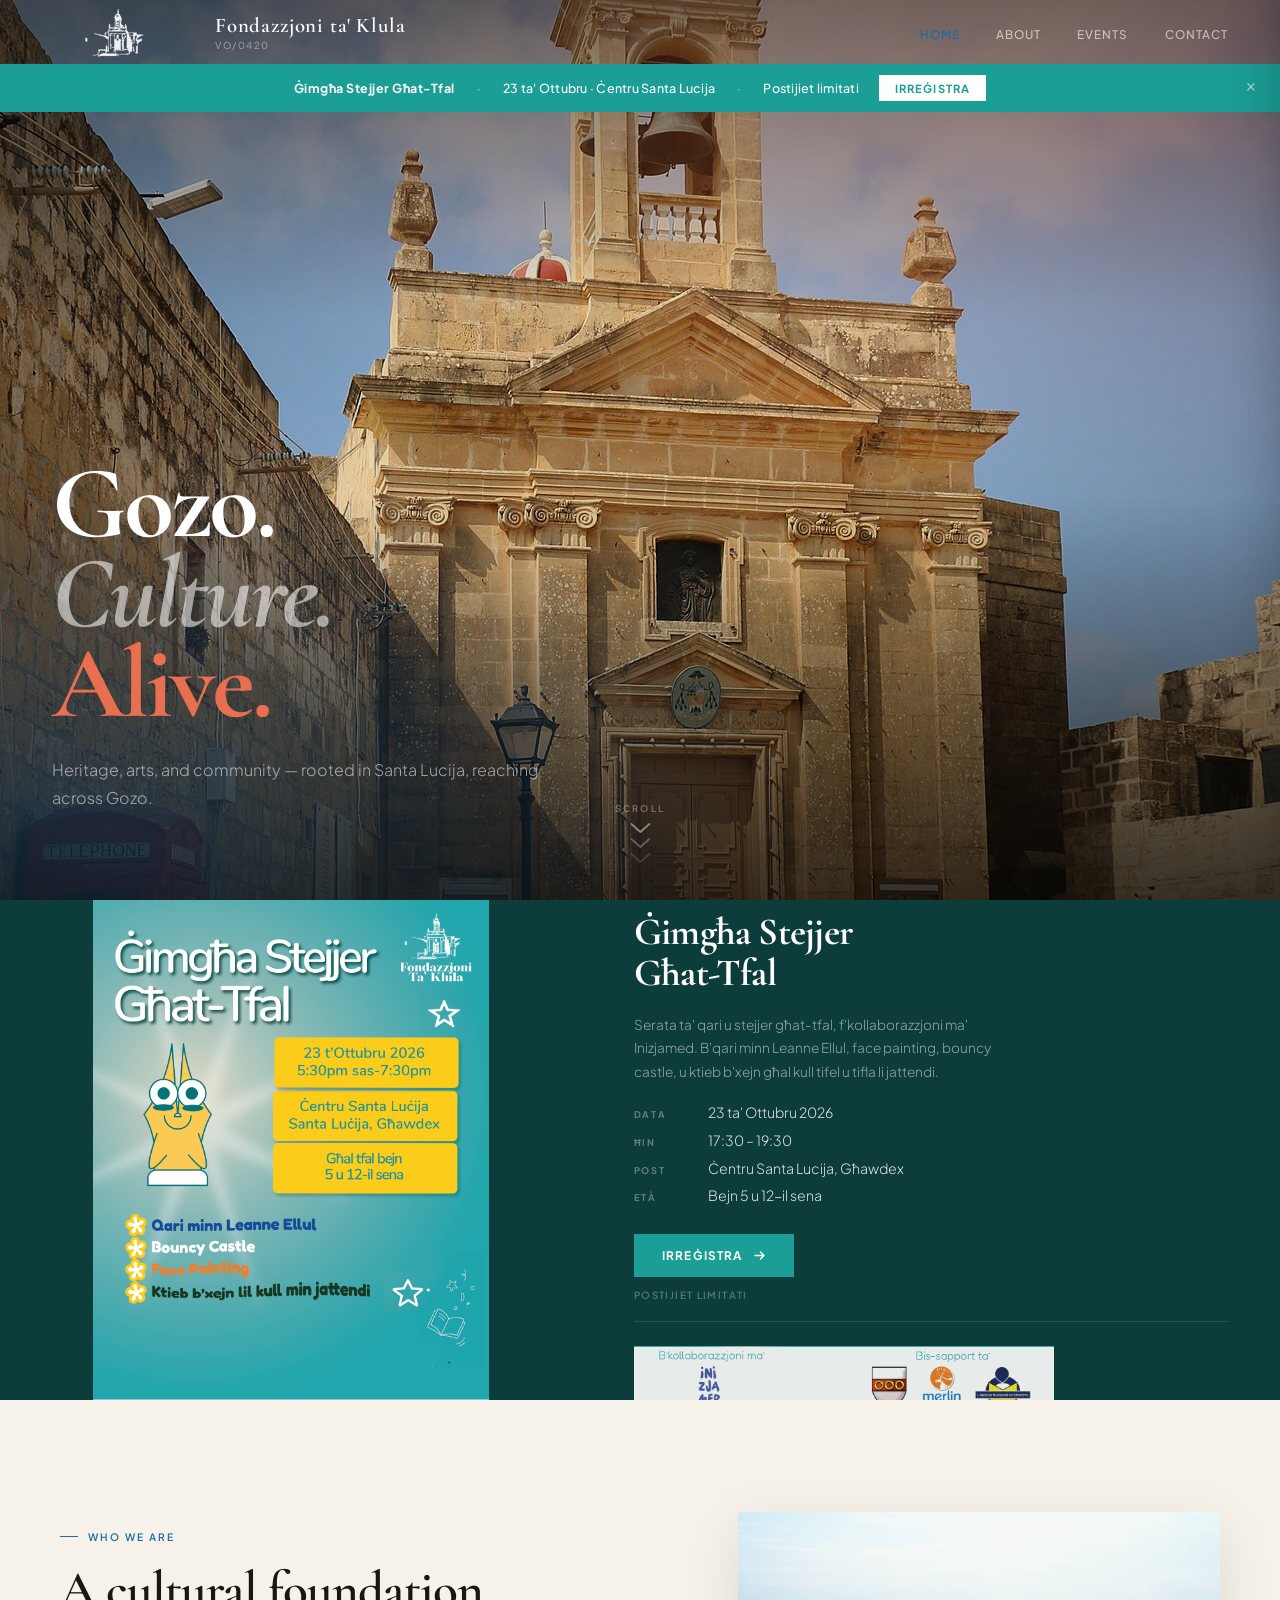
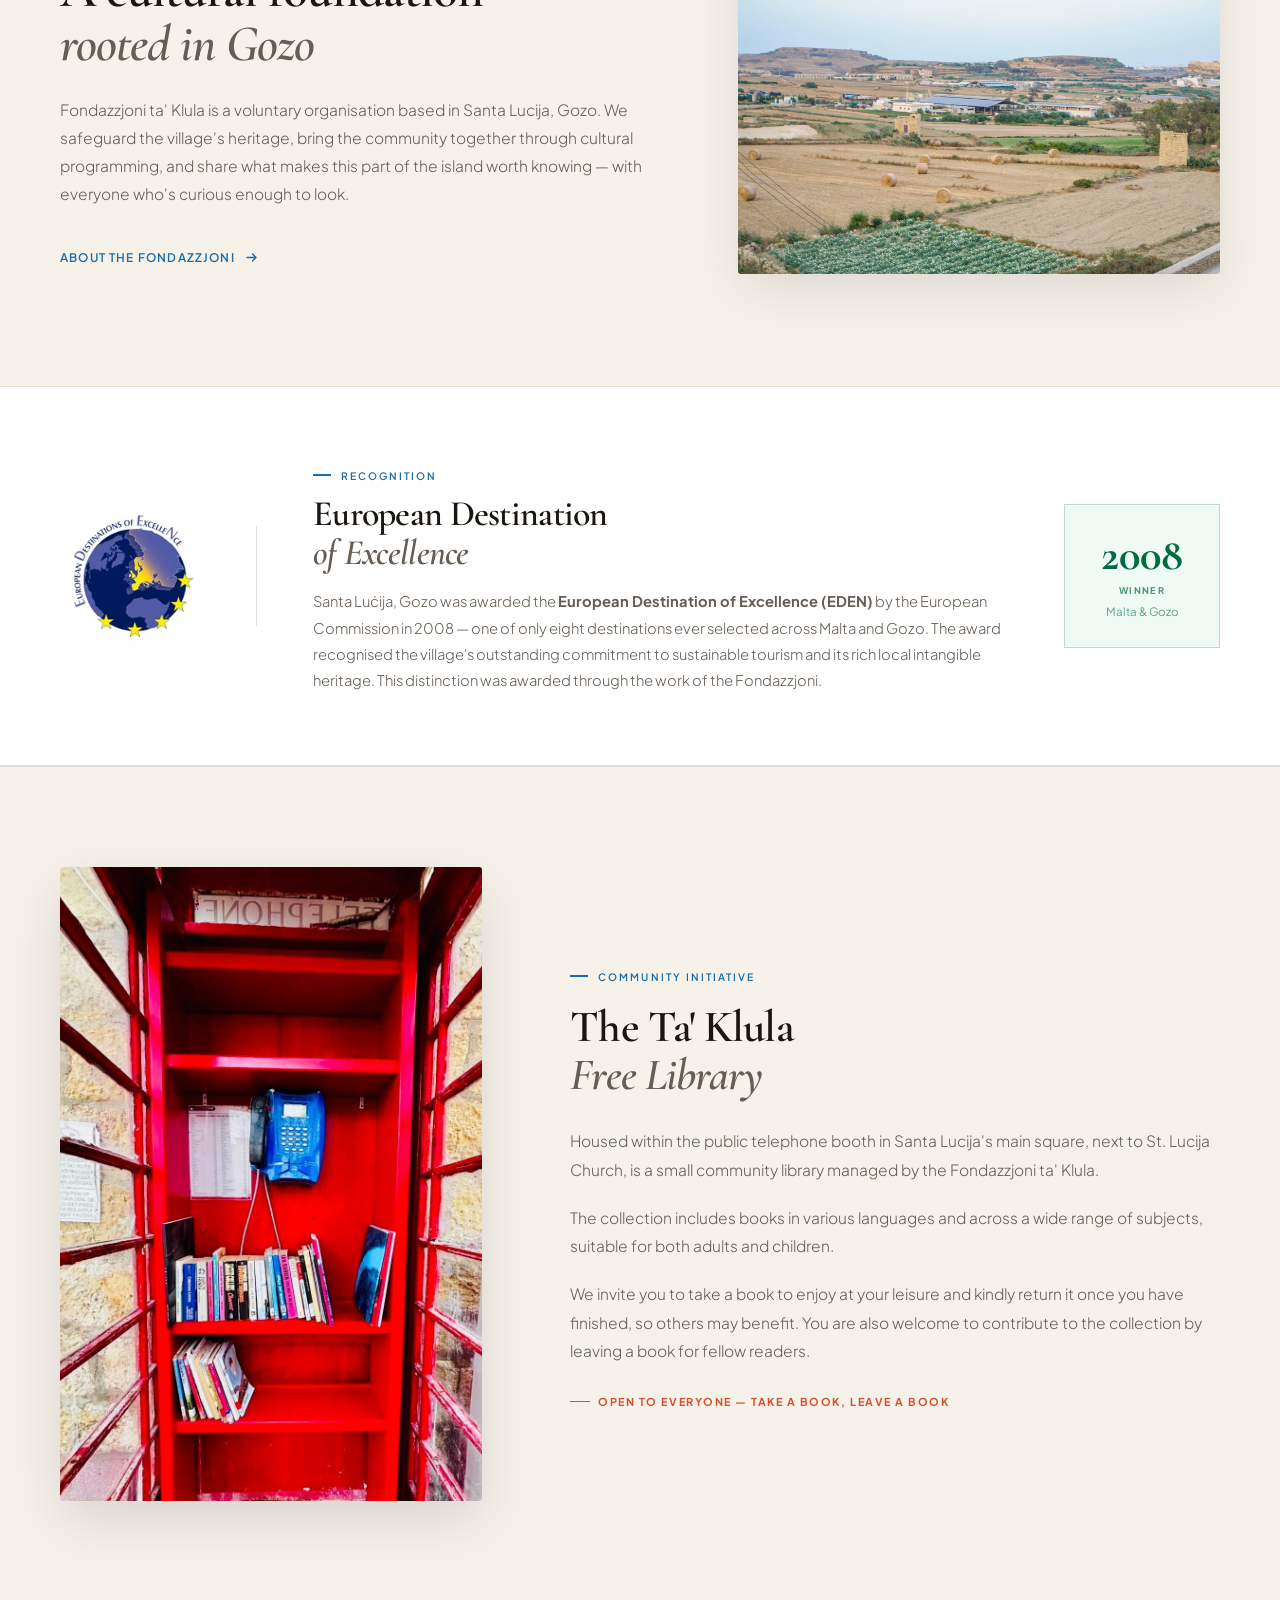
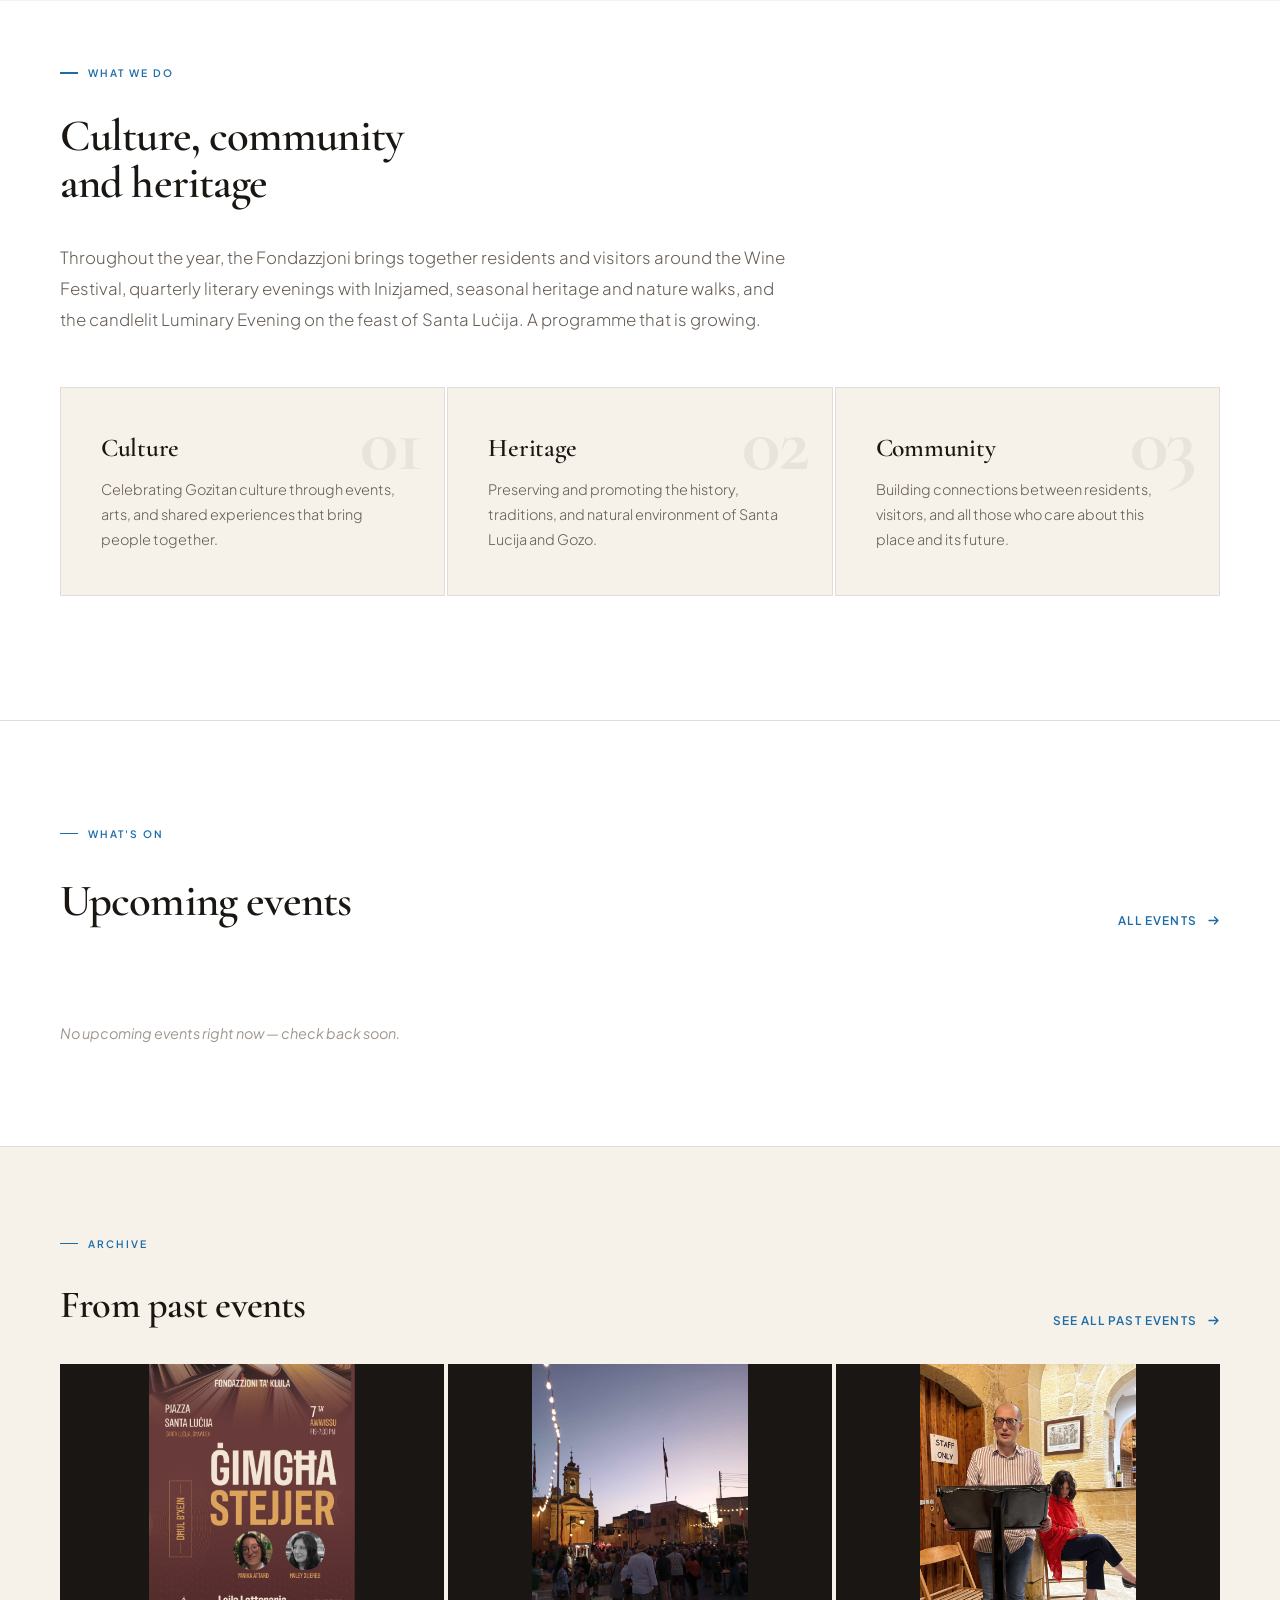
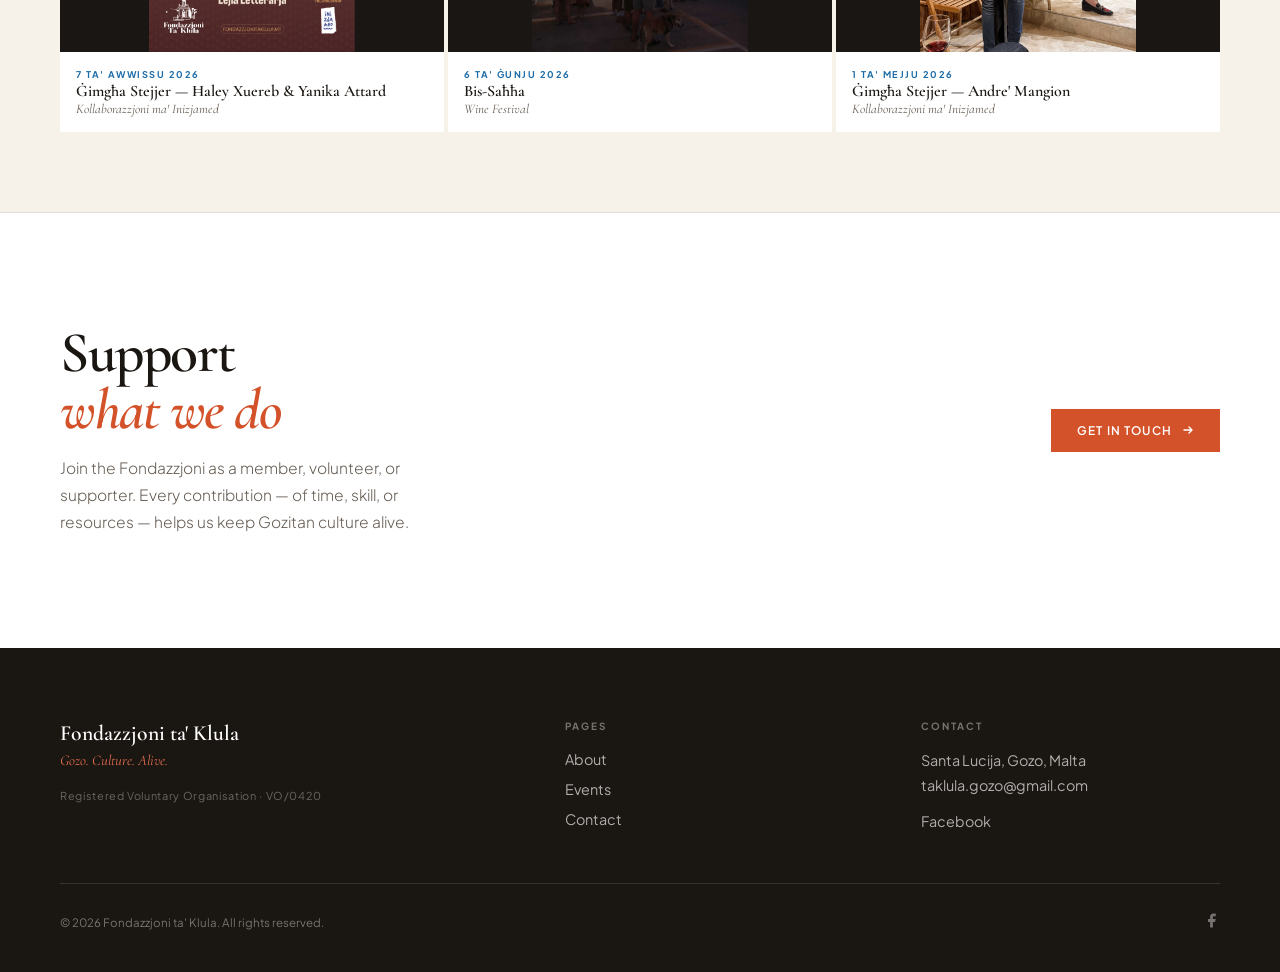
==== index.html @ 3f729a9d "Add files via upload" ====
<!DOCTYPE html>
<html lang="en">
<head>
  <meta charset="UTF-8" />
  <meta name="viewport" content="width=device-width, initial-scale=1.0" />
  <title>Fondazzjoni ta' Klula — Gozo. Culture. Alive.</title>
  <meta name="description" content="A heritage and cultural foundation celebrating Gozo — rooted in Santa Lucija, open to everyone." />
  <link rel="icon" type="image/png" sizes="32x32" href="favicon-32.png">
  <link rel="icon" type="image/png" sizes="16x16" href="favicon-16.png">
  <link rel="apple-touch-icon" sizes="180x180" href="favicon-180.png">
  <link rel="preconnect" href="https://fonts.googleapis.com" />
  <link rel="preconnect" href="https://fonts.gstatic.com" crossorigin />
  <link href="https://fonts.googleapis.com/css2?family=Cormorant+Garamond:ital,wght@0,400;0,600;0,700;1,400;1,600&family=Plus+Jakarta+Sans:wght@300;400;500;600&display=swap" rel="stylesheet" />
  <style>
    /* TOKENS */
    :root {
      --warm:        #D4522A;
      --warm-soft:   #E87050;
      --warm-bg:     #FDF2EE;
      --cool:        #1B6CA8;
      --cool-soft:   #3D8EC4;
      --cool-bg:     #EBF3FA;
      --cream:       #F6F1E9;
      --sand:        #EAE5DC;
      --white:       #FFFFFF;
      --text:        #1A1612;
      --mid:         #665D54;
      --light:       #A09890;
      --border:      #E2DDD6;
      --fd: 'Cormorant Garamond', Georgia, serif;
      --fb: 'Plus Jakarta Sans', system-ui, sans-serif;
      --ease: cubic-bezier(0.4, 0, 0.2, 1);
    }
    *, *::before, *::after { box-sizing: border-box; margin: 0; padding: 0; }
    html { scroll-behavior: smooth; }
    body { font-family: var(--fb); background: var(--white); color: var(--text); -webkit-font-smoothing: antialiased; overflow-x: hidden; }
    a { color: inherit; text-decoration: none; }
    img { display: block; max-width: 100%; }

    /* NAV */
    .nav {
      position: fixed; top: 0; left: 0; right: 0; z-index: 200;
      height: 64px; display: flex; align-items: center;
      justify-content: space-between; padding: 0 52px;
      transition: background 0.5s, border-color 0.5s;
    }
    .nav.light {
      background: rgba(246, 241, 233, 0.94);
      backdrop-filter: blur(18px);
      border-bottom: 1px solid var(--border);
    }
    .nav-brand-link { display: flex; align-items: center; gap: 14px; }
    .nav-logo-img {
      height: 52px; width: auto; opacity: 0.92;
      filter: brightness(0) invert(1);
      transition: filter 0.4s, opacity 0.4s;
    }
    .nav.light .nav-logo-img { filter: none; opacity: 1; }
    .nav-brand-text { display: flex; flex-direction: column; line-height: 1.25; }
    .nav-brand-name {
      font-family: var(--fd); font-size: 1.3rem; font-weight: 600;
      letter-spacing: 0.04em; color: var(--white); transition: color 0.4s;
    }
    .nav.light .nav-brand-name { color: var(--text); }
    .nav-brand-reg {
      font-size: 0.6rem; font-weight: 500; letter-spacing: 0.16em;
      text-transform: uppercase; color: rgba(255,255,255,0.4); transition: color 0.4s;
    }
    .nav.light .nav-brand-reg { color: var(--light); }
    .nav-links { display: flex; gap: 36px; list-style: none; }
    .nav-links a {
      font-size: 0.74rem; font-weight: 500; letter-spacing: 0.09em;
      text-transform: uppercase; color: rgba(255,255,255,0.6); transition: color 0.2s;
    }
    .nav.light .nav-links a { color: var(--mid); }
    .nav-links a:hover, .nav-links a.active { color: var(--cool) !important; }

    /* HERO */
    .hero {
      position: relative; width: 100%; height: 100vh; min-height: 640px;
      overflow: hidden; display: flex; align-items: flex-end;
    }
    .hero-photo { position: absolute; inset: 0; z-index: 0; }
    .hero-photo img {
      width: 100%; height: 100%; object-fit: cover; object-position: center 50%;
      animation: kenBurns 28s ease-in-out infinite alternate;
      transform-origin: center; will-change: transform;
    }
    @keyframes kenBurns {
      0%   { transform: scale(1.18) translate(3%, 2%); }
      25%  { transform: scale(1.12) translate(-2%, 1%); }
      50%  { transform: scale(1.15) translate(1%, -3%); }
      75%  { transform: scale(1.10) translate(-3%, 0%); }
      100% { transform: scale(1.18) translate(2%, 3%); }
    }
    .hero-overlay {
      position: absolute; inset: 0; z-index: 1;
      background: linear-gradient(to bottom,
        rgba(15,12,8,0.45) 0%, rgba(15,12,8,0.1) 35%,
        rgba(15,12,8,0.1) 55%, rgba(15,12,8,0.72) 100%);
    }
    .hero-wash {
      position: absolute; inset: 0; z-index: 2;
      background: radial-gradient(ellipse 140% 100% at 90% 10%, rgba(212,82,42,0.5) 0%, transparent 55%);
      animation: washDrift 12s ease-in-out infinite alternate;
      mix-blend-mode: screen;
    }
    @keyframes washDrift {
      0% { opacity: 0.7; transform: translate(0,0) scale(1); }
      50% { opacity: 1; transform: translate(-8%,5%) scale(1.1); }
      100% { opacity: 0.5; transform: translate(5%,-5%) scale(0.95); }
    }
    .hero-wash-2 {
      position: absolute; inset: 0; z-index: 2;
      background: radial-gradient(ellipse 120% 90% at 5% 90%, rgba(27,108,168,0.45) 0%, transparent 50%);
      animation: washDrift2 16s ease-in-out infinite alternate;
      mix-blend-mode: screen;
    }
    @keyframes washDrift2 {
      0% { opacity: 0.5; transform: translate(0,0) scale(1); }
      50% { opacity: 0.9; transform: translate(6%,-8%) scale(1.15); }
      100% { opacity: 0.4; transform: translate(-4%,4%) scale(1.05); }
    }
    .hero-wash-3 {
      position: absolute; inset: 0; z-index: 2;
      background: radial-gradient(ellipse 80% 60% at 50% 50%, rgba(0,0,0,0) 30%, rgba(0,0,0,0.35) 100%);
      animation: vignettePulse 8s ease-in-out infinite alternate;
    }
    @keyframes vignettePulse { 0% { opacity: 0.6; } 100% { opacity: 1; } }

    .hero-content {
      position: relative; z-index: 10;
      width: 100%; max-width: 780px; padding: 0 52px 88px;
    }
    .hero-headline {
      font-family: var(--fd);
      font-size: clamp(4.5rem, 8vw, 8.5rem);
      font-weight: 700; line-height: 0.88;
      letter-spacing: -0.03em; color: var(--white);
    }
    .hero-headline .ln { display: block; }
    .hero-headline .ln:nth-child(2) { color: rgba(255,255,255,0.55); font-style: italic; }
    .hero-headline .ln:nth-child(3) { color: var(--warm-soft); }
    .hero-desc {
      font-size: 1rem; font-weight: 300; line-height: 1.75;
      color: rgba(255,255,255,0.58); max-width: 520px;
      margin-top: 28px; margin-bottom: 0;
    }
    /* Scroll indicator */
    .hero-scroll {
      position: absolute; bottom: 36px; left: 50%;
      transform: translateX(-50%); z-index: 10;
      display: flex; flex-direction: column; align-items: center; gap: 8px;
      cursor: pointer; opacity: 1;
    }
    .hero-scroll span {
      font-size: 0.58rem; font-weight: 600; letter-spacing: 0.22em;
      text-transform: uppercase; color: rgba(255,255,255,0.35);
    }
    .hero-scroll-chevron { display: flex; flex-direction: column; align-items: center; gap: 3px; }
    .hero-scroll-chevron svg { animation: chevronBounce 1.8s ease-in-out infinite; color: rgba(255,255,255,0.45); }
    .hero-scroll-chevron svg:nth-child(2) { animation-delay: 0.18s; opacity: 0.6; }
    .hero-scroll-chevron svg:nth-child(3) { animation-delay: 0.36s; opacity: 0.3; }
    @keyframes chevronBounce {
      0%, 100% { transform: translateY(0); }
      50% { transform: translateY(5px); }
    }

    /* SEC LABEL */
    .sec-label {
      display: inline-flex; align-items: center; gap: 10px;
      font-size: 0.64rem; font-weight: 600; letter-spacing: 0.2em;
      text-transform: uppercase; color: var(--cool); margin-bottom: 20px;
    }
    .sec-label::before {
      content: ''; width: 18px; height: 1.5px;
      background: var(--cool); flex-shrink: 0;
    }

    /* ABOUT SECTION */
    .about { background: var(--cream); padding: 112px 52px; }
    .about-inner {
      max-width: 1160px; margin: 0 auto;
      display: grid; grid-template-columns: 1.1fr 0.9fr;
      gap: 88px; align-items: center;
    }
    .about-text h2 {
      font-family: var(--fd); font-size: clamp(2.2rem, 4vw, 3.6rem);
      font-weight: 600; line-height: 1.06; letter-spacing: -0.02em;
      color: var(--text); margin-bottom: 24px;
    }
    .about-text h2 em { font-style: italic; color: var(--mid); }
    .about-text p {
      font-size: 0.97rem; font-weight: 300; line-height: 1.82;
      color: var(--mid); margin-bottom: 36px;
    }
    .btn-arrow {
      display: inline-flex; align-items: center; gap: 10px;
      font-size: 0.74rem; font-weight: 600; letter-spacing: 0.1em;
      text-transform: uppercase; color: var(--cool); transition: gap 0.2s;
    }
    .btn-arrow:hover { gap: 16px; color: var(--cool-soft); }
    .about-photo {
      width: 100%; aspect-ratio: 4/3; overflow: hidden;
      border-radius: 3px; box-shadow: 0 16px 56px rgba(0,0,0,0.1);
    }
    .about-photo img {
      width: 100%; height: 100%; object-fit: cover;
      transition: transform 0.7s var(--ease);
    }
    .about-photo:hover img { transform: scale(1.03); }

    /* EDEN RECOGNITION */
    .eden-sec {
      background: var(--white); padding: 72px 52px;
      border-top: 1px solid var(--border); border-bottom: 1px solid var(--border);
    }
    .eden-inner {
      max-width: 1160px; margin: 0 auto;
      display: flex; flex-direction: row; align-items: center; gap: 56px;
    }
    .eden-logo-wrap { flex-shrink: 0; width: 140px; }
    .eden-logo-wrap img { width: 140px; height: 140px; object-fit: contain; }
    .eden-vdivider { flex-shrink: 0; width: 1px; height: 100px; background: var(--border); }
    .eden-text { flex: 1; min-width: 0; }
    .eden-text .sec-label { margin-bottom: 12px; }
    .eden-text h2 {
      font-family: var(--fd); font-size: clamp(1.6rem, 2.8vw, 2.4rem);
      font-weight: 600; letter-spacing: -0.02em; line-height: 1.1;
      color: var(--text); margin-bottom: 16px;
    }
    .eden-text h2 em { font-style: italic; color: var(--mid); }
    .eden-text p { font-size: 0.92rem; font-weight: 300; line-height: 1.78; color: var(--mid); }
    .eden-badge {
      flex-shrink: 0; text-align: center; padding: 28px 36px;
      background: #F0FAF5; border: 1px solid #B8DEC9; min-width: 140px;
    }
    .eden-badge .eb-year {
      font-family: var(--fd); font-size: 2.8rem; font-weight: 700;
      line-height: 1; color: #006B3C;
    }
    .eden-badge .eb-label {
      font-size: 0.58rem; font-weight: 700; letter-spacing: 0.14em;
      text-transform: uppercase; color: #006B3C; opacity: 0.7; margin-top: 6px;
    }
    .eden-badge .eb-country { font-size: 0.72rem; color: #006B3C; margin-top: 8px; opacity: 0.6; }

    /* EVENTS */
    .events { background: var(--white); padding: 96px 52px 56px; border-top: 1px solid var(--border); }
    .events-inner { max-width: 1160px; margin: 0 auto; }
    .events-header { display: flex; justify-content: space-between; align-items: flex-end; margin-bottom: 48px; }
    .events-header h2 {
      font-family: var(--fd); font-size: clamp(2rem, 3.5vw, 3rem);
      font-weight: 600; letter-spacing: -0.02em; margin-top: 14px;
    }
    .ev-featured {
      background: var(--cool); color: var(--white); padding: 48px 52px;
      display: grid; grid-template-columns: auto 1fr auto;
      gap: 48px; align-items: center; margin-bottom: 4px;
      cursor: pointer; transition: background 0.2s; text-decoration: none;
    }
    .ev-featured:hover { background: #155a8c; }
    .ev-featured-date { text-align: center; min-width: 80px; display: flex; flex-direction: column; align-items: center; }
    .ev-featured-date .fd {
      font-family: var(--fd); font-size: 3.2rem; font-weight: 700;
      line-height: 1; color: var(--white);
    }
    .ev-featured-date .fm {
      font-size: 0.85rem; font-weight: 400; letter-spacing: 0.04em;
      text-transform: none; color: rgba(255,255,255,0.75); margin-top: 8px; line-height: 1.5;
    }
    .ev-featured-divider { width: 1px; height: 80px; background: rgba(255,255,255,0.2); }
    .ev-featured-tag {
      font-size: 0.62rem; font-weight: 600; letter-spacing: 0.18em;
      text-transform: uppercase; color: rgba(255,255,255,0.5); margin-bottom: 10px;
    }
    .ev-featured-body h3 {
      font-family: var(--fd); font-size: clamp(1.4rem, 2.5vw, 2rem);
      font-weight: 600; color: var(--white); margin-bottom: 10px;
      letter-spacing: -0.01em; line-height: 1.1;
    }
    .ev-featured-meta {
      font-size: 0.82rem; color: rgba(255,255,255,0.6);
      display: flex; gap: 20px; flex-wrap: wrap;
    }
    .ev-featured-arrow { color: rgba(255,255,255,0.4); transition: transform 0.2s, color 0.2s; }
    .ev-featured:hover .ev-featured-arrow { transform: translateX(5px); color: var(--white); }
    .ev-row {
      display: grid; grid-template-columns: 80px 1fr 28px;
      align-items: stretch; border-bottom: 1px solid var(--border);
      cursor: pointer; transition: background 0.18s;
    }
    .ev-row:first-of-type { border-top: 1px solid var(--border); }
    .ev-row:hover { background: var(--cool-bg); }
    .ev-row:hover .ev-arr { opacity: 1; transform: translateX(0); }
    .ev-date {
      display: flex; flex-direction: column; align-items: center;
      justify-content: center; padding: 24px 10px; border-right: 1px solid var(--border);
    }
    .ev-date .d { font-family: var(--fd); font-size: 2rem; font-weight: 700; line-height: 1; color: var(--cool); }
    .ev-date .m { font-size: 0.57rem; font-weight: 600; letter-spacing: 0.12em; text-transform: uppercase; color: var(--light); margin-top: 3px; }
    .ev-body { padding: 22px 32px; }
    .ev-body h3 { font-family: var(--fd); font-size: 1.2rem; font-weight: 600; color: var(--text); margin-bottom: 6px; letter-spacing: -0.01em; }
    .ev-meta { display: flex; flex-wrap: wrap; gap: 14px; font-size: 0.78rem; color: var(--light); }
    .ev-arr { display: flex; align-items: center; padding-right: 4px; color: var(--cool); opacity: 0; transform: translateX(-8px); transition: opacity 0.2s, transform 0.2s; }
    .ev-empty { padding: 48px 0; font-size: 0.9rem; color: var(--light); font-style: italic; }
    .ev-loading { padding: 48px 0; font-size: 0.9rem; color: var(--light); }

    /* ACTIVITIES */
    .activities { background: var(--white); padding: 56px 52px 80px; }
    .activities-inner { max-width: 1160px; margin: 0 auto; }
    .activities-header { margin-bottom: 36px; }
    .activities-header h2 {
      font-family: var(--fd); font-size: clamp(2rem, 3.5vw, 3rem);
      font-weight: 600; letter-spacing: -0.02em; line-height: 1.05; margin-top: 14px;
    }
    .act-lead {
      font-size: 1.05rem; font-weight: 300; line-height: 1.82;
      color: var(--mid); max-width: 740px; margin-bottom: 52px;
    }
    .act-tiles {
      display: grid; grid-template-columns: repeat(3, 1fr);
      gap: 2px; margin-bottom: 44px;
    }
    .act-tile {
      background: var(--cream); padding: 44px 40px;
      border: 1px solid var(--border); position: relative;
      overflow: hidden; transition: border-color 0.25s, box-shadow 0.25s;
    }
    .act-tile:hover { border-color: var(--warm); box-shadow: 0 4px 24px rgba(212,82,42,0.08); }
    .act-tile-num {
      font-family: var(--fd); font-size: 5rem; font-weight: 700;
      line-height: 1; color: var(--text); opacity: 0.06;
      position: absolute; top: 16px; right: 24px;
      pointer-events: none; letter-spacing: -0.03em; transition: opacity 0.25s;
    }
    .act-tile:hover .act-tile-num { opacity: 0.1; }
    .act-tile-body h3 {
      font-family: var(--fd); font-size: 1.6rem; font-weight: 600;
      color: var(--text); margin-bottom: 14px; letter-spacing: -0.01em;
    }
    .act-tile-body p { font-size: 0.9rem; font-weight: 300; color: var(--mid); line-height: 1.72; }
    .act-cta-line { margin-top: 8px; }

    /* PAST EVENTS TEASER */
    .past-teaser { background: var(--cream); padding: 80px 52px; border-top: 1px solid var(--border); }
    .past-teaser-inner { max-width: 1160px; margin: 0 auto; }
    .past-teaser-header { display: flex; justify-content: space-between; align-items: flex-end; margin-bottom: 36px; }
    .past-teaser-header h2 { font-family: var(--fd); font-size: clamp(1.8rem, 3vw, 2.6rem); font-weight: 600; letter-spacing: -0.02em; margin-top: 12px; }
    .past-teaser-grid { display: grid; grid-template-columns: repeat(3, 1fr); gap: 4px; }
    .past-teaser-tile { position: relative; overflow: hidden; background: var(--sand); }
    .past-teaser-tile-img { width: 100%; aspect-ratio: 4/3; overflow: hidden; background: #1a1612; }
    .past-teaser-tile-img img { width: 100%; height: 100%; object-fit: contain; background: #1a1612; transition: transform 0.6s var(--ease); filter: saturate(0.85); }
    .past-teaser-tile:hover .past-teaser-tile-img img { transform: scale(1.05); filter: saturate(1); }
    .past-teaser-tile-ph { width: 100%; aspect-ratio: 4/3; background: var(--sand); display: flex; align-items: center; justify-content: center; }
    .past-teaser-tile-ph svg { opacity: 0.2; }
    .past-teaser-tile-info { padding: 14px 16px; background: var(--white); border-top: 2px solid transparent; transition: border-color 0.2s; }
    .past-teaser-tile:hover .past-teaser-tile-info { border-color: var(--warm); }
    .past-teaser-tile-year { font-size: 0.58rem; font-weight: 700; letter-spacing: 0.16em; text-transform: uppercase; color: var(--cool); margin-bottom: 3px; }
    .past-teaser-tile-title { font-family: var(--fd); font-size: 1rem; font-weight: 600; color: var(--text); line-height: 1.1; }
    .past-teaser-tile-subtitle { font-family: var(--fd); font-size: 0.82rem; font-style: italic; font-weight: 400; color: var(--mid); margin-top: 2px; line-height: 1.2; }

    /* EDEN RECOGNITION */
    /* CTA */
    .cta { background: var(--white); padding: 112px 52px; border-top: 1px solid var(--border); }
    .cta-inner { max-width: 1160px; margin: 0 auto; display: flex; justify-content: space-between; align-items: center; gap: 48px; }
    .cta-text h2 { font-family: var(--fd); font-size: clamp(2.2rem, 4.5vw, 4rem); font-weight: 600; letter-spacing: -0.025em; line-height: 0.98; color: var(--text); margin-bottom: 16px; }
    .cta-text h2 em { font-style: italic; color: var(--warm); }
    .cta-text p { font-size: 0.97rem; font-weight: 300; color: var(--mid); max-width: 400px; line-height: 1.75; }
    .btn-fill {
      display: inline-flex; align-items: center; gap: 10px;
      background: var(--warm); color: var(--white);
      font-size: 0.74rem; font-weight: 600; letter-spacing: 0.1em;
      text-transform: uppercase; padding: 14px 26px;
      transition: background 0.2s, transform 0.15s; border: none; cursor: pointer;
    }
    .btn-fill:hover { background: #b83d1a; transform: translateY(-1px); }

    /* FOOTER */
    .footer { background: var(--text); padding: 72px 52px 40px; }
    .footer-grid {
      max-width: 1160px; margin: 0 auto;
      display: grid; grid-template-columns: 1.5fr 1fr 1fr;
      gap: 56px; padding-bottom: 48px;
      border-bottom: 1px solid rgba(255,255,255,0.12); margin-bottom: 28px;
    }
    .f-name { font-family: var(--fd); font-size: 1.35rem; font-weight: 600; color: var(--white); margin-bottom: 5px; }
    .f-tag { font-family: var(--fd); font-style: italic; font-size: 0.92rem; color: var(--warm-soft); margin-bottom: 20px; }
    .f-reg { font-size: 0.68rem; letter-spacing: 0.06em; color: rgba(255,255,255,0.35); }
    .f-col h4 { font-size: 0.62rem; font-weight: 700; letter-spacing: 0.2em; text-transform: uppercase; color: rgba(255,255,255,0.4); margin-bottom: 16px; }
    .f-col ul { list-style: none; display: flex; flex-direction: column; gap: 9px; }
    .f-col a { font-size: 0.9rem; color: rgba(255,255,255,0.65); transition: color 0.2s; }
    .f-col a:hover { color: var(--white); }
    .f-col p { font-size: 0.9rem; line-height: 1.8; color: rgba(255,255,255,0.65); }
    .footer-bottom { max-width: 1160px; margin: 0 auto; display: flex; justify-content: space-between; align-items: center; font-size: 0.72rem; color: rgba(255,255,255,0.4); }
    .f-social a { color: rgba(255,255,255,0.4); transition: color 0.2s; margin-left: 14px; }
    .f-social a:hover { color: var(--warm-soft); }

    /* EVENT OVERLAY */
    .ev-overlay { position: fixed; inset: 0; z-index: 9999; display: flex; justify-content: flex-end; pointer-events: none; }
    .ev-overlay.open { pointer-events: all; }
    .ev-overlay-backdrop { position: absolute; inset: 0; background: rgba(26,22,18,0); transition: background 0.4s ease; }
    .ev-overlay.open .ev-overlay-backdrop { background: rgba(26,22,18,0.6); }
    .ev-overlay-panel { position: relative; z-index: 1; width: min(560px, 100vw); height: 100%; background: #fff; display: flex; flex-direction: column; transform: translateX(100%); transition: transform 0.42s cubic-bezier(0.4,0,0.2,1); overflow: hidden; box-shadow: -8px 0 48px rgba(0,0,0,0.18); }
    .ev-overlay.open .ev-overlay-panel { transform: translateX(0); }
    .ev-panel-poster { width: 100%; aspect-ratio: 3/2; flex-shrink: 0; position: relative; overflow: hidden; background: #1A1612; }
    .ev-panel-poster img { width:100%; height:100%; object-fit:cover; }
    .ev-panel-poster-placeholder { position: absolute; inset: 0; display: flex; align-items: center; justify-content: center; flex-direction: column; gap: 12px; background: linear-gradient(135deg, #1A1612 0%, #2d1f10 100%); }
    .ev-panel-poster-placeholder .p-tag { font-size: 0.6rem; font-weight: 700; letter-spacing: 0.22em; text-transform: uppercase; color: #E87050; }
    .ev-panel-poster-placeholder .p-title { font-family: 'Cormorant Garamond', Georgia, serif; font-size: clamp(1.6rem, 5vw, 2.4rem); font-weight: 700; color: #fff; text-align: center; padding: 0 32px; line-height: 1.1; letter-spacing: -0.02em; }
    .ev-panel-poster-placeholder .p-date { font-family: 'Cormorant Garamond', Georgia, serif; font-size: 1rem; color: rgba(255,255,255,0.5); letter-spacing: 0.04em; }
    .ev-panel-close { position: absolute; top: 16px; right: 16px; z-index: 2; width: 38px; height: 38px; border-radius: 50%; background: rgba(255,255,255,0.18); backdrop-filter: blur(8px); border: none; cursor: pointer; color: #fff; display: flex; align-items: center; justify-content: center; transition: background 0.2s; }
    .ev-panel-close:hover { background: rgba(255,255,255,0.32); }
    .ev-panel-body { flex: 1; overflow-y: auto; padding: 40px 44px 56px; display: flex; flex-direction: column; gap: 20px; }
    .ev-panel-tag { font-size: 0.6rem; font-weight: 700; letter-spacing: 0.2em; text-transform: uppercase; color: #D4522A; }
    .ev-panel-title { font-family: 'Cormorant Garamond', Georgia, serif; font-size: clamp(1.8rem, 5vw, 2.6rem); font-weight: 700; line-height: 1.05; letter-spacing: -0.02em; color: #1A1612; }
    .ev-panel-desc { font-size: 0.97rem; font-weight: 300; line-height: 1.8; color: #665D54; }
    .ev-panel-details { border-top: 1px solid #E2DDD6; padding-top: 20px; display: flex; flex-direction: column; }
    .ev-panel-detail { display: flex; justify-content: space-between; align-items: baseline; padding: 13px 0; border-bottom: 1px solid #E2DDD6; }
    .ev-panel-detail .d-label { font-size: 0.6rem; font-weight: 700; letter-spacing: 0.18em; text-transform: uppercase; color: #A09890; }
    .ev-panel-detail .d-value { font-size: 0.88rem; color: #1A1612; }
    .ev-panel-free { font-size: 0.7rem; font-weight: 600; letter-spacing: 0.1em; text-transform: uppercase; color: #1B6CA8; background: #EBF3FA; padding: 7px 14px; align-self: flex-start; }

    /* LIGHTBOX */
    .lb { position: fixed; inset: 0; z-index: 10000; background: rgba(10,8,6,0.95); display: flex; align-items: center; justify-content: center; opacity: 0; pointer-events: none; transition: opacity 0.3s ease; }
    .lb.open { opacity: 1; pointer-events: all; }
    .lb-img-wrap { position: relative; max-width: 90vw; max-height: 85vh; display: flex; align-items: center; justify-content: center; }
    .lb-img-wrap img { max-width: 90vw; max-height: 82vh; object-fit: contain; display: block; border-radius: 2px; box-shadow: 0 24px 80px rgba(0,0,0,0.6); transition: opacity 0.2s; }
    .lb-img-wrap img.loading { opacity: 0.3; }
    .lb-prev, .lb-next { position: fixed; top: 50%; transform: translateY(-50%); width: 52px; height: 52px; background: rgba(255,255,255,0.1); border: 1px solid rgba(255,255,255,0.15); border-radius: 50%; color: #fff; cursor: pointer; display: flex; align-items: center; justify-content: center; transition: background 0.2s; z-index: 2; }
    .lb-prev { left: 24px; }
    .lb-next { right: 24px; }
    .lb-prev:hover { background: rgba(255,255,255,0.2); }
    .lb-next:hover { background: rgba(255,255,255,0.2); }
    .lb-prev.hidden, .lb-next.hidden { opacity: 0; pointer-events: none; }
    .lb-close { position: fixed; top: 20px; right: 24px; width: 44px; height: 44px; background: rgba(255,255,255,0.1); border: 1px solid rgba(255,255,255,0.15); border-radius: 50%; color: #fff; cursor: pointer; display: flex; align-items: center; justify-content: center; transition: background 0.2s; z-index: 2; border: none; }
    .lb-close:hover { background: rgba(255,255,255,0.22); }
    .lb-meta { position: fixed; bottom: 24px; left: 50%; transform: translateX(-50%); display: flex; flex-direction: column; align-items: center; gap: 6px; z-index: 2; }
    .lb-caption { font-family: 'Cormorant Garamond', Georgia, serif; font-size: 1.1rem; font-style: italic; color: rgba(255,255,255,0.75); }
    .lb-counter { font-size: 0.68rem; font-weight: 600; letter-spacing: 0.14em; text-transform: uppercase; color: rgba(255,255,255,0.35); }
    .lb-thumbs { position: fixed; bottom: 80px; left: 50%; transform: translateX(-50%); display: flex; gap: 6px; max-width: 90vw; overflow-x: auto; padding: 4px; }
    .lb-thumb { width: 52px; height: 40px; flex-shrink: 0; overflow: hidden; cursor: pointer; opacity: 0.45; border: 2px solid transparent; transition: opacity 0.2s, border-color 0.2s; border-radius: 2px; }
    .lb-thumb img { width:100%; height:100%; object-fit:cover; }
    .lb-thumb.active { opacity: 1; border-color: rgba(255,255,255,0.7); }

    /* PAST TEASER tile placeholder */
    .past-tile-ph { width: 100%; aspect-ratio: 4/3; background: var(--sand); display: flex; align-items: center; justify-content: center; }
    .past-tile-ph svg { opacity: 0.2; }

    /* RESPONSIVE */
    @media (max-width: 1000px) {
      .nav { padding: 0 24px; }
      .nav-links { display: none; }
      .nav-toggle { display: flex !important; }
      .hero-content { max-width: 100%; padding: 0 28px 120px; }
      .hero-scroll { bottom: 24px; }
      .hero-desc { font-size: 0.9rem; }
      .about { padding: 80px 28px; }
      .about-inner { grid-template-columns: 1fr; gap: 40px; }
      .eden-sec { padding: 56px 28px; }
      .eden-inner { flex-direction: column; align-items: flex-start; gap: 28px; }
      .eden-vdivider { display: none; }
      .eden-badge { align-self: flex-start; }
      .events { padding: 72px 28px 48px; }
      .ev-featured { grid-template-columns: 80px 1fr; padding: 32px 24px; gap: 24px; }
      .ev-featured-divider, .ev-featured-arrow { display: none; }
      .ev-row { grid-template-columns: 70px 1fr; }
      .events-header { flex-direction: column; align-items: flex-start; gap: 12px; }
      .ev-arr { display: none; }
      .activities { padding: 48px 28px 80px; }
      .act-tiles { grid-template-columns: 1fr; }
      .act-tile { padding: 32px 28px; }
      .past-teaser { padding: 64px 24px; }
      .past-teaser-grid { grid-template-columns: 1fr 1fr; }
      .past-teaser-header { flex-direction: column; align-items: flex-start; gap: 16px; }
      .cta { padding: 80px 28px; }
      .cta-inner { flex-direction: column; align-items: flex-start; }
      .footer { padding: 56px 24px 32px; }
      .footer-grid { grid-template-columns: 1fr; gap: 36px; }
      .footer-bottom { flex-direction: column; gap: 14px; }
    }
  
    /* ─── TELEPHONE LIBRARY ─── */
    .library-sec {
      background: var(--cream);
      padding: 100px 52px;
      border-top: 1px solid var(--border);
    }
    .library-inner {
      max-width: 1160px;
      margin: 0 auto;
      display: grid;
      grid-template-columns: 0.65fr 1fr;
      gap: 88px;
      align-items: center;
    }
    .library-photo {
      position: relative;
      overflow: hidden;
      border-radius: 3px;
      box-shadow: 0 20px 60px rgba(0,0,0,0.12);
    }
    .library-photo img {
      width: 100%;
      aspect-ratio: 2/3;
      object-fit: cover;
      object-position: center top;
      display: block;
      transition: transform 0.7s var(--ease);
    }
    .library-photo:hover img { transform: scale(1.03); }
    .library-text { }
    .library-text .sec-label { margin-bottom: 20px; }
    .library-text h2 {
      font-family: var(--fd);
      font-size: clamp(2rem, 3.5vw, 3rem);
      font-weight: 600;
      letter-spacing: -0.02em;
      line-height: 1.08;
      color: var(--text);
      margin-bottom: 28px;
    }
    .library-text h2 em { font-style: italic; color: var(--mid); }
    .library-text p {
      font-size: 0.97rem;
      font-weight: 300;
      line-height: 1.82;
      color: var(--mid);
      margin-bottom: 20px;
    }
    .library-tag {
      display: inline-flex;
      align-items: center;
      gap: 8px;
      font-size: 0.68rem;
      font-weight: 700;
      letter-spacing: 0.14em;
      text-transform: uppercase;
      color: var(--warm);
      margin-top: 8px;
    }
    .library-tag::before {
      content: '';
      width: 20px;
      height: 1.5px;
      background: var(--warm);
    }
    @media (max-width: 900px) {
      .library-sec { padding: 72px 28px; }
      .library-inner { grid-template-columns: 1fr; gap: 40px; }
    }
  
    /* Mobile nav toggle */
    .nav-toggle {
      display: none;
      flex-direction: column;
      gap: 5px;
      cursor: pointer;
      padding: 8px;
      background: none;
      border: none;
      z-index: 201;
      position: relative;
    }
    .nav-toggle span {
      display: block;
      width: 24px;
      height: 2px;
      background: var(--white);
      transition: background 0.3s;
    }
    .nav.light .nav-toggle span { background: var(--text); }
    .nav-links.open {
      display: flex !important;
      flex-direction: column;
      position: fixed;
      top: 64px; left: 0; right: 0; bottom: 0;
      background: rgba(26, 22, 18, 0.97);
      padding: 48px 36px;
      gap: 32px;
      z-index: 199;
    }
    .nav-links.open a {
      font-size: 1.4rem !important;
      color: var(--white) !important;
      letter-spacing: 0.06em;
    }
  
    /* ─── ANNOUNCEMENT BANNER ─── */
    .announce-bar {
      position: fixed;
      top: 64px;
      left: 0; right: 0;
      z-index: 190;
      background: #1a9e96;
      display: flex;
      align-items: center;
      justify-content: center;
      gap: 20px;
      padding: 0 24px;
      height: 48px;
      font-size: 0.78rem;
      font-weight: 500;
      color: #fff;
      letter-spacing: 0.02em;
    }
    .announce-bar strong {
      font-weight: 700;
      letter-spacing: 0.04em;
    }
    .announce-bar .ann-dot {
      opacity: 0.5;
      margin: 0 2px;
    }
    .announce-bar .ann-btn {
      background: #fff;
      color: #1a9e96;
      font-size: 0.7rem;
      font-weight: 700;
      letter-spacing: 0.1em;
      text-transform: uppercase;
      padding: 6px 16px;
      white-space: nowrap;
      transition: background 0.2s, color 0.2s;
      flex-shrink: 0;
    }
    .announce-bar .ann-btn:hover {
      background: #e8faf9;
    }
    .announce-bar .ann-close {
      position: absolute;
      right: 16px;
      background: none;
      border: none;
      color: rgba(255,255,255,0.6);
      cursor: pointer;
      font-size: 1.1rem;
      line-height: 1;
      padding: 4px 8px;
      transition: color 0.2s;
    }
    .announce-bar .ann-close:hover { color: #fff; }
    /* Push page content down when banner is visible */
    body.has-banner .hero { padding-top: 48px; }
    @media (max-width: 700px) {
      .announce-bar { height: auto; padding: 10px 40px 10px 16px; flex-wrap: wrap; gap: 8px; top: 64px; }
      .announce-bar strong { font-size: 0.82rem; }
      body.has-banner .hero { padding-top: 0; }
    }
  
    .ev-panel-register {
      display: inline-flex;
      align-items: center;
      gap: 8px;
      background: #1a9e96;
      color: #fff;
      font-size: 0.74rem;
      font-weight: 700;
      letter-spacing: 0.1em;
      text-transform: uppercase;
      padding: 14px 24px;
      margin-top: 4px;
      transition: background 0.2s;
    }
    .ev-panel-register:hover { background: #158a82; color: #fff; }
  
    /* ─── FEATURED EVENT CARD ─── */
        .feat-event {
      width: 100%;
      background: #0d3d3a;
      display: grid;
      grid-template-columns: 5fr 6fr;
      height: 500px;
    }
    .feat-event-poster {
      height: 500px;
      overflow: hidden;
      background: #0d3d3a;
      display: flex;
      align-items: center;
      justify-content: center;
    }
    .feat-event-poster img {
      height: 100%;
      width: 100%;
      object-fit: contain;
      object-position: center;
      display: block;
    }
    .feat-event:hover .feat-event-poster img { transform: scale(1.02); transition: transform 0.8s ease; }
    .feat-event-body {
      height: 500px;
      display: flex;
      flex-direction: column;
      justify-content: center;
      padding: 40px 52px;
      overflow: hidden;
    }
    .feat-event-label {
      font-size: 0.6rem;
      font-weight: 700;
      letter-spacing: 0.24em;
      text-transform: uppercase;
      color: #1a9e96;
      margin-bottom: 12px;
      display: flex;
      align-items: center;
      gap: 10px;
    }
    .feat-event-label::before {
      content: '';
      width: 18px;
      height: 1.5px;
      background: #1a9e96;
    }
    .feat-event-title {
      font-family: 'Cormorant Garamond', Georgia, serif;
      font-size: clamp(1.8rem, 3vw, 2.8rem);
      font-weight: 700;
      line-height: 1.05;
      letter-spacing: -0.02em;
      color: #fff;
      margin-bottom: 20px;
    }
    .feat-event-details {
      display: flex;
      flex-direction: column;
      gap: 8px;
      margin-bottom: 28px;
    }
    .feat-event-detail {
      display: flex;
      align-items: baseline;
      gap: 14px;
    }
    .feat-event-detail .fd-label {
      font-size: 0.58rem;
      font-weight: 700;
      letter-spacing: 0.18em;
      text-transform: uppercase;
      color: rgba(255,255,255,0.35);
      min-width: 60px;
      flex-shrink: 0;
    }
    .feat-event-detail .fd-val {
      font-size: 0.88rem;
      color: rgba(255,255,255,0.85);
      font-weight: 300;
      line-height: 1.4;
    }
    .feat-event-register {
      display: inline-flex;
      align-items: center;
      gap: 10px;
      background: #1a9e96;
      color: #fff;
      font-size: 0.74rem;
      font-weight: 700;
      letter-spacing: 0.1em;
      text-transform: uppercase;
      padding: 14px 28px;
      align-self: flex-start;
      transition: background 0.2s;
      margin-bottom: 12px;
    }
    .feat-event-register:hover { background: #158a82; color: #fff; }
    .feat-event-limited {
      font-size: 0.62rem;
      font-weight: 600;
      letter-spacing: 0.14em;
      text-transform: uppercase;
      color: rgba(255,255,255,0.3);
    }
    @media (max-width: 900px) {
      .feat-event { grid-template-columns: 1fr; height: auto; }
      .feat-event-poster { height: 320px; }
      .feat-event-body { height: auto; padding: 36px 24px 40px; }
      .feat-event-title { font-size: 2rem; }
    }
  
    .feat-event-desc {
      font-size: 0.85rem;
      font-weight: 300;
      line-height: 1.72;
      color: rgba(255,255,255,0.55);
      margin-bottom: 20px;
      max-width: 360px;
    }
    .feat-event-sponsors {
      margin-top: 20px;
      padding-top: 16px;
      border-top: 1px solid rgba(255,255,255,0.1);
    }

    .fes-logos {
      width: 100%;
      max-width: 420px;
      height: auto;
      object-fit: contain;
      object-position: left center;
      opacity: 0.9;
      margin-top: 8px;
      display: block;
    }
  </style>
</head>
<body>

<!-- NAV -->
<nav class="nav" id="nav">
  <a href="index.html" class="nav-brand-link">
    <img src="[data-uri]" alt="Fondazzjoni ta' Klula" class="nav-logo-img" />
    <div class="nav-brand-text">
      <span class="nav-brand-name">Fondazzjoni ta' Klula</span>
      <span class="nav-brand-reg">VO/0420</span>
    </div>
  </a>
  <ul class="nav-links">
    <li><a href="index.html" class="active">Home</a></li>
    <li><a href="about.html">About</a></li>
    <li><a href="events.html">Events</a></li>
    <li><a href="contact.html">Contact</a></li>
  </ul>
  <button class="nav-toggle" id="nav-toggle" aria-label="Menu">
    <span></span><span></span><span></span>
  </button>
</nav>

<!-- ANNOUNCEMENT BANNER -->
<div class="announce-bar" id="announce-bar">
  <strong>Ġimgħa Stejjer Għat-Tfal</strong>
  <span class="ann-dot">·</span>
  <span>23 ta' Ottubru · Ċentru Santa Lucija</span>
  <span class="ann-dot">·</span>
  <span>Postijiet limitati</span>
  <a href="https://docs.google.com/forms/d/e/1FAIpQLScu3FLO0MWT_yY_jRtAL8XpJSt5u8g4x-mBXw4xhImKFsAhBw/viewform" target="_blank" rel="noopener" class="ann-btn">Irreġistra</a>
  <button class="ann-close" id="ann-close" aria-label="Close">×</button>
</div>

<!-- HERO -->
<section class="hero">
  <div class="hero-photo">
    <img src="images/hero-knisja.jpg" alt="Santa Lucija, Gozo" fetchpriority="high" />
  </div>
  <div class="hero-overlay"></div>
  <div class="hero-wash"></div>
  <div class="hero-wash-2"></div>
  <div class="hero-wash-3"></div>

  <div class="hero-content">
    <h1 class="hero-headline">
      <span class="ln">Gozo.</span>
      <span class="ln">Culture.</span>
      <span class="ln">Alive.</span>
    </h1>
    <p class="hero-desc">Heritage, arts, and community — rooted in Santa Lucija, reaching across Gozo.</p>
  </div>
  <div class="hero-scroll" onclick="document.querySelector('.about').scrollIntoView({behavior:'smooth'})">
    <span>Scroll</span>
    <div class="hero-scroll-chevron">
      <svg width="22" height="12" viewBox="0 0 22 12" fill="none"><path d="M2 2l9 8 9-8" stroke="currentColor" stroke-width="1.8" stroke-linecap="round" stroke-linejoin="round"/></svg>
      <svg width="22" height="12" viewBox="0 0 22 12" fill="none"><path d="M2 2l9 8 9-8" stroke="currentColor" stroke-width="1.8" stroke-linecap="round" stroke-linejoin="round"/></svg>
      <svg width="22" height="12" viewBox="0 0 22 12" fill="none"><path d="M2 2l9 8 9-8" stroke="currentColor" stroke-width="1.8" stroke-linecap="round" stroke-linejoin="round"/></svg>
    </div>
  </div>
</section>

<!-- FEATURED EVENT -->
<section class="feat-event">
  <div class="feat-event-poster">
    <img src="images/event-gimghastejjer-2026-Ottubru.png" alt="Ġimgħa Stejjer Għat-Tfal — 23 ta' Ottubru 2026" />
  </div>
  <div class="feat-event-body">
    <div class="feat-event-label">Coming Up</div>
    <h2 class="feat-event-title">Ġimgħa Stejjer<br>Għat-Tfal</h2>
    <p class="feat-event-desc">Serata ta' qari u stejjer għat-tfal, f'kollaborazzjoni ma' Inizjamed. B'qari minn Leanne Ellul, face painting, bouncy castle, u ktieb b'xejn għal kull tifel u tifla li jattendi.</p>
    <div class="feat-event-details">
      <div class="feat-event-detail">
        <span class="fd-label">Data</span>
        <span class="fd-val">23 ta' Ottubru 2026</span>
      </div>
      <div class="feat-event-detail">
        <span class="fd-label">Ħin</span>
        <span class="fd-val">17:30 &ndash; 19:30</span>
      </div>
      <div class="feat-event-detail">
        <span class="fd-label">Post</span>
        <span class="fd-val">Ċentru Santa Lucija, Għawdex</span>
      </div>
      <div class="feat-event-detail">
        <span class="fd-label">Età</span>
        <span class="fd-val">Bejn 5 u 12-il sena</span>
      </div>
    </div>
    <a href="https://docs.google.com/forms/d/e/1FAIpQLScu3FLO0MWT_yY_jRtAL8XpJSt5u8g4x-mBXw4xhImKFsAhBw/viewform" target="_blank" rel="noopener" class="feat-event-register">
      Irreġistra
      <svg width="13" height="13" viewBox="0 0 13 13" fill="none"><path d="M2 6.5h9M7.5 3l3.5 3.5L7.5 10" stroke="currentColor" stroke-width="1.4" stroke-linecap="round" stroke-linejoin="round"/></svg>
    </a>
    <div class="feat-event-limited">Postijiet Limitati</div>
    <div class="feat-event-sponsors">
      <img src="images/2026-tfal-sponsors.png" alt="Inizjamed, Kunsill Lokali Kerċem, Merlin Publishers, Aġenzija Nazzjonali tal-Litteraġġu" class="fes-logos" />
    </div>
  </div>
</section>

<!-- WHO WE ARE -->
<section class="about">
  <div class="about-inner">
    <div class="about-text">
      <div class="sec-label">Who We Are</div>
      <h2>A cultural foundation<br><em>rooted in Gozo</em></h2>
      <p>Fondazzjoni ta' Klula is a voluntary organisation based in Santa Lucija, Gozo. We safeguard the village's heritage, bring the community together through cultural programming, and share what makes this part of the island worth knowing — with everyone who's curious enough to look.</p>
      <a href="about.html" class="btn-arrow">
        About the Fondazzjoni
        <svg width="13" height="13" viewBox="0 0 13 13" fill="none"><path d="M2 6.5h9M7.5 3l3.5 3.5L7.5 10" stroke="currentColor" stroke-width="1.4" stroke-linecap="round" stroke-linejoin="round"/></svg>
      </a>
    </div>
    <div class="about-photo">
      <img src="images/santalucija_countryside.jpg" alt="Santa Lucija countryside, Gozo" />
    </div>
  </div>
</section>


<!-- EDEN RECOGNITION -->
<section class="eden-sec">
  <div class="eden-inner">
    <div class="eden-logo-wrap">
      <img src="images/eden-award.jpg" alt="European Destinations of Excellence" />
    </div>
    <div class="eden-vdivider"></div>
    <div class="eden-text">
      <div class="sec-label">Recognition</div>
      <h2>European Destination<br><em>of Excellence</em></h2>
      <p>Santa Luċija, Gozo was awarded the <strong>European Destination of Excellence (EDEN)</strong> by the European Commission in 2008 — one of only eight destinations ever selected across Malta and Gozo. The award recognised the village's outstanding commitment to sustainable tourism and its rich local intangible heritage. This distinction was awarded through the work of the Fondazzjoni.</p>
    </div>
    <div class="eden-badge">
      <div class="eb-year">2008</div>
      <div class="eb-label">Winner</div>
      <div class="eb-country">Malta &amp; Gozo</div>
    </div>
  </div>
</section>

<!-- TELEPHONE LIBRARY -->
<section class="library-sec">
  <div class="library-inner">
    <div class="library-photo">
      <img src="images/phonebox-library.jpg" alt="The Ta' Klula Free Library" />
    </div>
    <div class="library-text">
      <div class="sec-label">Community Initiative</div>
      <h2>The Ta&#39; Klula<br><em>Free Library</em></h2>
      <p>Housed within the public telephone booth in Santa Lucija's main square, next to St. Lucija Church, is a small community library managed by the Fondazzjoni ta' Klula.</p>
      <p>The collection includes books in various languages and across a wide range of subjects, suitable for both adults and children.</p>
      <p>We invite you to take a book to enjoy at your leisure and kindly return it once you have finished, so others may benefit. You are also welcome to contribute to the collection by leaving a book for fellow readers.</p>
      <div class="library-tag">Open to everyone &mdash; take a book, leave a book</div>
    </div>
  </div>
</section>

<!-- ACTIVITIES -->
<section class="activities" id="activities">
  <div class="activities-inner">
    <div class="activities-header">
      <div class="sec-label">What We Do</div>
      <h2>Culture, community<br>and heritage</h2>
    </div>
    <p class="act-lead">Throughout the year, the Fondazzjoni brings together residents and visitors around the Wine Festival, quarterly literary evenings with Inizjamed, seasonal heritage and nature walks, and the candlelit Luminary Evening on the feast of Santa Luċija. A programme that is growing.</p>
    <div class="act-tiles">
      <div class="act-tile">
        <div class="act-tile-num">01</div>
        <div class="act-tile-body">
          <h3>Culture</h3>
          <p>Celebrating Gozitan culture through events, arts, and shared experiences that bring people together.</p>
        </div>
      </div>
      <div class="act-tile">
        <div class="act-tile-num">02</div>
        <div class="act-tile-body">
          <h3>Heritage</h3>
          <p>Preserving and promoting the history, traditions, and natural environment of Santa Lucija and Gozo.</p>
        </div>
      </div>
      <div class="act-tile">
        <div class="act-tile-num">03</div>
        <div class="act-tile-body">
          <h3>Community</h3>
          <p>Building connections between residents, visitors, and all those who care about this place and its future.</p>
        </div>
      </div>
    </div>

  </div>
</section>

<!-- EVENTS -->
<section class="events">
  <div class="events-inner">
    <div class="events-header">
      <div>
        <div class="sec-label">What's On</div>
        <h2>Upcoming events</h2>
      </div>
      <a href="events.html" class="btn-arrow">
        All events
        <svg width="13" height="13" viewBox="0 0 13 13" fill="none"><path d="M2 6.5h9M7.5 3l3.5 3.5L7.5 10" stroke="currentColor" stroke-width="1.4" stroke-linecap="round" stroke-linejoin="round"/></svg>
      </a>
    </div>
    <div id="events-container"><p class="ev-loading">Loading events&hellip;</p></div>
  </div>
</section>

<!-- PAST EVENTS TEASER -->
<section class="past-teaser">
  <div class="past-teaser-inner">
    <div class="past-teaser-header">
      <div>
        <div class="sec-label">Archive</div>
        <h2>From past events</h2>
      </div>
      <a href="events.html#past" class="btn-arrow">
        See all past events
        <svg width="13" height="13" viewBox="0 0 13 13" fill="none"><path d="M2 6.5h9M7.5 3l3.5 3.5L7.5 10" stroke="currentColor" stroke-width="1.4" stroke-linecap="round" stroke-linejoin="round"/></svg>
      </a>
    </div>
    <div class="past-teaser-grid" id="past-teaser-grid"></div>
  </div>
</section>

<!-- CTA -->
<section class="cta">
  <div class="cta-inner">
    <div class="cta-text">
      <h2>Support<br><em>what we do</em></h2>
      <p>Join the Fondazzjoni as a member, volunteer, or supporter. Every contribution — of time, skill, or resources — helps us keep Gozitan culture alive.</p>
    </div>
    <a href="contact.html" class="btn-fill">
      Get in Touch
      <svg width="12" height="12" viewBox="0 0 12 12" fill="none"><path d="M2 6h8M7 3l3 3-3 3" stroke="currentColor" stroke-width="1.4" stroke-linecap="round" stroke-linejoin="round"/></svg>
    </a>
  </div>
</section>

<!-- FOOTER -->
<footer class="footer">
  <div class="footer-grid">
    <div>
      <div class="f-name">Fondazzjoni ta' Klula</div>
      <div class="f-tag">Gozo. Culture. Alive.</div>
      <div class="f-reg">Registered Voluntary Organisation &middot; VO/0420</div>
    </div>
    <div class="f-col">
      <h4>Pages</h4>
      <ul>
        <li><a href="about.html">About</a></li>
        <li><a href="events.html">Events</a></li>
        <li><a href="contact.html">Contact</a></li>
      </ul>
    </div>
    <div class="f-col">
      <h4>Contact</h4>
      <p>Santa Lucija, Gozo, Malta</p>
      <p><a href="mailto:taklula.gozo@gmail.com">taklula.gozo@gmail.com</a></p>
      <p style="margin-top:10px;"><a href="https://www.facebook.com/taklula" target="_blank" rel="noopener">Facebook</a></p>
    </div>
  </div>
  <div class="footer-bottom">
    <span>&copy; 2026 Fondazzjoni ta' Klula. All rights reserved.</span>
    <div class="f-social">
      <a href="https://www.facebook.com/taklula" target="_blank" rel="noopener" aria-label="Facebook">
        <svg width="17" height="17" viewBox="0 0 24 24" fill="currentColor"><path d="M18 2h-3a5 5 0 00-5 5v3H7v4h3v8h4v-8h3l1-4h-4V7a1 1 0 011-1h3z"/></svg>
      </a>
    </div>
  </div>
</footer>

<!-- EVENT OVERLAY -->
<div class="ev-overlay" id="ev-overlay">
  <div class="ev-overlay-backdrop" id="ev-backdrop"></div>
  <div class="ev-overlay-panel">
    <div class="ev-panel-poster" id="ev-panel-poster">
      <button class="ev-panel-close" id="ev-panel-close" aria-label="Close">
        <svg width="16" height="16" viewBox="0 0 16 16" fill="none"><path d="M3 3l10 10M13 3L3 13" stroke="currentColor" stroke-width="1.6" stroke-linecap="round"/></svg>
      </button>
    </div>
    <div class="ev-panel-body" id="ev-panel-body"></div>
  </div>
</div>

<!-- LIGHTBOX -->
<div class="lb" id="lb" role="dialog" aria-modal="true">
  <button class="lb-close" id="lb-close" aria-label="Close">
    <svg width="16" height="16" viewBox="0 0 16 16" fill="none"><path d="M3 3l10 10M13 3L3 13" stroke="currentColor" stroke-width="1.6" stroke-linecap="round"/></svg>
  </button>
  <button class="lb-prev" id="lb-prev" aria-label="Previous">
    <svg width="18" height="18" viewBox="0 0 18 18" fill="none"><path d="M11 4L6 9l5 5" stroke="currentColor" stroke-width="1.6" stroke-linecap="round" stroke-linejoin="round"/></svg>
  </button>
  <div class="lb-img-wrap"><img id="lb-img" src="" alt=""/></div>
  <button class="lb-next" id="lb-next" aria-label="Next">
    <svg width="18" height="18" viewBox="0 0 18 18" fill="none"><path d="M7 4l5 5-5 5" stroke="currentColor" stroke-width="1.6" stroke-linecap="round" stroke-linejoin="round"/></svg>
  </button>
  <div class="lb-thumbs" id="lb-thumbs"></div>
  <div class="lb-meta">
    <div class="lb-caption" id="lb-caption"></div>
    <div class="lb-counter" id="lb-counter"></div>
  </div>
</div>

<script>
  // Nav
  const nav = document.getElementById('nav');
  window.addEventListener('scroll', () => { nav.classList.toggle('light', window.scrollY > window.innerHeight - 80); }, { passive: true });
  if (window.scrollY > window.innerHeight - 80) nav.classList.add('light');

  // Events from events.json
  const MONTHS = ['January','February','March','April','May','June','July','August','September','October','November','December'];
  function parseDate(s) { const [y,m,d] = s.split('-').map(Number); return new Date(y,m-1,d); }

  function renderEvents(events) {
    const container = document.getElementById('events-container');
    if (!container) return;
    const today = new Date(); today.setHours(0,0,0,0);
    const upcoming = events.filter(e => parseDate(e.date) >= today).sort((a,b) => parseDate(a.date)-parseDate(b.date));
    if (!upcoming.length) { container.innerHTML = '<p class="ev-empty">No upcoming events right now — check back soon.</p>'; return; }
    const arrowSvg = '<svg width="20" height="20" viewBox="0 0 20 20" fill="none"><path d="M4 10h12M11 6l4 4-4 4" stroke="currentColor" stroke-width="1.4" stroke-linecap="round" stroke-linejoin="round"/></svg>';
    const smallArrow = '<svg width="16" height="16" viewBox="0 0 16 16" fill="none"><path d="M3 8h10M9 5l3 3-3 3" stroke="currentColor" stroke-width="1.4" stroke-linecap="round" stroke-linejoin="round"/></svg>';
    let html = '';
    const first = upcoming[0];
    const d0 = parseDate(first.date);
    const meta0 = [first.time, first.location, first.free ? 'Free entry' : null].filter(Boolean);
    html += '<div class="ev-featured" data-ev-id="'+first.id+'"><div class="ev-featured-date"><div class="fd">'+d0.getDate()+'</div><div class="fm">'+MONTHS[d0.getMonth()]+'<br>'+d0.getFullYear()+'</div></div><div class="ev-featured-divider"></div><div class="ev-featured-body">'+
      (first.tag ? '<div class="ev-featured-tag">'+first.tag+'</div>' : '')+
      '<h3>'+first.title+'</h3><div class="ev-featured-meta">'+meta0.map(m=>'<span>'+m+'</span>').join('')+'</div></div><div class="ev-featured-arrow">'+arrowSvg+'</div></div>';
    upcoming.slice(1).forEach(ev => {
      const d = parseDate(ev.date);
      const meta = [ev.time, ev.location].filter(Boolean);
      html += '<div class="ev-row" data-ev-id="'+ev.id+'"><div class="ev-date"><div class="d">'+d.getDate()+'</div><div class="m">'+MONTHS[d.getMonth()]+' '+d.getFullYear()+'</div></div><div class="ev-body"><h3>'+ev.title+'</h3><div class="ev-meta">'+meta.map(m=>'<span>'+m+'</span>').join('')+'</div></div><div class="ev-arr">'+smallArrow+'</div></div>';
    });
    container.innerHTML = html;
  }

  const fallbackEvents = [
    {id:"evt-001",title:"Wine Festival 2026",date:"2026-06-14",time:"18:00",location:"Santa Lucija Village Square",description:"Our annual celebration of Gozitan wine and local produce. Free entry, open to all.",tag:"Festival",free:true,poster:"images/event-winefestival.jpg"},
    {id:"evt-002",title:"Ġimgħa Stejjer — Literary Evening",date:"2026-07-03",time:"19:30",location:"Venue TBC, Santa Lucija",description:"Our quarterly literary evening in partnership with Inizjamed — poetry, prose, and good conversation.",tag:"Arts",free:true,poster:"images/event-gimghastejjer-may.jpg"}
  ];
  fetch('events.json').then(r=>r.json()).then(d=>{window.__allEvents=d;renderEvents(d);}).catch(()=>{window.__allEvents=fallbackEvents;renderEvents(fallbackEvents);});

  // Past events teaser
  (function() {
    var ph = '<div class="past-tile-ph"><svg width="36" height="36" viewBox="0 0 40 40" fill="none"><rect x="4" y="8" width="32" height="24" rx="2" stroke="#9E958C" stroke-width="1.5"/><circle cx="14" cy="17" r="3" stroke="#9E958C" stroke-width="1.5"/><path d="M4 26l8-6 6 5 5-4 9 7" stroke="#9E958C" stroke-width="1.5" stroke-linecap="round" stroke-linejoin="round"/></svg></div>';
    var _pastData = [];
    function renderTeaser(events) {
      var grid = document.getElementById('past-teaser-grid');
      if (!grid) return;
      var top = events.slice(0,3);
      if (!top.length) { grid.closest('.past-teaser').style.display='none'; return; }
      grid.innerHTML = top.map(function(ev) {
        var hasCover = ev.photos && ev.photos.length;
        var img = hasCover ? '<div class="past-teaser-tile-img"><img src="'+ev.folder+'/'+ev.photos[0]+'" alt="'+ev.title+'" loading="lazy"/></div>' : ph;
        return '<div class="past-teaser-tile"'+(hasCover?' style="cursor:pointer;"':'')+' data-past-id="'+ev.id+'">'+img+'<div class="past-teaser-tile-info"><div class="past-teaser-tile-year">'+ev.year+'</div><div class="past-teaser-tile-title">'+ev.title+'</div>'+(ev.subtitle?'<div class="past-teaser-tile-subtitle">'+ev.subtitle+'</div>':'')+'</div></div>';
      }).join('');
      grid.addEventListener('click', function(e) {
        var tile = e.target.closest('[data-past-id]');
        if (!tile) return;
        var id = tile.getAttribute('data-past-id');
        var ev = _pastData.find(function(x){return x.id===id;});
        if (!ev || !ev.photos || !ev.photos.length) return;
        var photos = ev.photos.map(function(f){return{src:ev.folder+'/'+f,caption:ev.title+' — '+ev.year};});
        if (window.__openLightbox) window.__openLightbox(photos,0);
      });
    }
    fetch('past-events.json').then(function(r){return r.json();}).then(function(d){_pastData=d;renderTeaser(d);}).catch(function(){renderTeaser([]);});
  })();

  // Event overlay
  (function(){
    var MON=['January','February','March','April','May','June','July','August','September','October','November','December'];
    function pDate(s){var p=s.split('-').map(Number);return new Date(p[0],p[1]-1,p[2]);}
    function fDate(s){var d=pDate(s);return d.getDate()+' '+MON[d.getMonth()]+' '+d.getFullYear();}
    function openOv(ev){
      var ov=document.getElementById('ev-overlay');
      var po=document.getElementById('ev-panel-poster');
      var bo=document.getElementById('ev-panel-body');
      if(!ov||!po||!bo)return;
      var cb=po.querySelector('#ev-panel-close');
      po.innerHTML='';if(cb)po.appendChild(cb);
      if(ev.poster){var im=document.createElement('img');im.src=ev.poster;im.alt=ev.title;po.appendChild(im);}
      else{var ph=document.createElement('div');ph.className='ev-panel-poster-placeholder';ph.innerHTML=(ev.tag?'<div class="p-tag">'+ev.tag+'</div>':'')+'<div class="p-title">'+ev.title+'</div>'+'<div class="p-date">'+fDate(ev.date)+'</div>';po.appendChild(ph);}
      var det='<div class="ev-panel-detail"><span class="d-label">Date</span><span class="d-value">'+fDate(ev.date)+'</span></div>';
      if(ev.time)det+='<div class="ev-panel-detail"><span class="d-label">Time</span><span class="d-value">'+ev.time+'</span></div>';
      if(ev.location)det+='<div class="ev-panel-detail"><span class="d-label">Location</span><span class="d-value">'+ev.location+'</span></div>';
      bo.innerHTML=(ev.tag?'<div class="ev-panel-tag">'+ev.tag+'</div>':'')+'<div class="ev-panel-title">'+ev.title+'</div>'+(ev.description?'<p class="ev-panel-desc">'+ev.description+'</p>':'')+'<div class="ev-panel-details">'+det+'</div>'+(ev.free?'<div class="ev-panel-free">Free entry</div>':'')+(ev.register?'<a href="'+ev.register+'" target="_blank" rel="noopener" class="ev-panel-register">Irreġistra / Register <svg width="12" height="12" viewBox="0 0 12 12" fill="none"><path d="M2 6h8M7 3l3 3-3 3" stroke="currentColor" stroke-width="1.4" stroke-linecap="round" stroke-linejoin="round"/></svg></a>':'');
      ov.classList.add('open');document.body.style.overflow='hidden';
    }
    function closeOv(){var ov=document.getElementById('ev-overlay');if(ov)ov.classList.remove('open');document.body.style.overflow='';}
    document.addEventListener('click',function(e){
      var t=e.target;
      if(t.id==='ev-backdrop'||t.closest('#ev-panel-close')){closeOv();return;}
      var card=t.closest?t.closest('[data-ev-id]'):null;
      if(!card)return;
      var id=card.getAttribute('data-ev-id');
      var all=window.__allEvents||[];
      for(var i=0;i<all.length;i++){if(all[i].id===id){openOv(all[i]);return;}}
    });
    document.addEventListener('keydown',function(e){if(e.key==='Escape')closeOv();});
    window.__openOverlay=openOv;window.__closeOverlay=closeOv;
  })();

  // Lightbox
  (function(){
    var _photos=[],_idx=0;
    var lb=document.getElementById('lb'),lbImg=document.getElementById('lb-img'),lbPrev=document.getElementById('lb-prev'),lbNext=document.getElementById('lb-next'),lbClose=document.getElementById('lb-close'),lbThumbs=document.getElementById('lb-thumbs'),lbCaption=document.getElementById('lb-caption'),lbCounter=document.getElementById('lb-counter');
    function show(idx){
      if(!_photos.length)return;
      _idx=(_idx+_photos.length)%_photos.length;_idx=(idx+_photos.length)%_photos.length;
      var p=_photos[_idx];lbImg.classList.add('loading');
      var tmp=new Image();tmp.onload=function(){lbImg.src=p.src;lbImg.classList.remove('loading');};tmp.src=p.src;
      lbCaption.textContent=p.caption||'';lbCounter.textContent=(_idx+1)+' / '+_photos.length;
      if(lbPrev)lbPrev.classList.toggle('hidden',_photos.length<=1);
      if(lbNext)lbNext.classList.toggle('hidden',_photos.length<=1);
      if(lbThumbs)Array.from(lbThumbs.querySelectorAll('.lb-thumb')).forEach(function(t,i){t.classList.toggle('active',i===_idx);});
    }
    function openLb(photos,startIdx){
      _photos=photos;
      if(lbThumbs){lbThumbs.innerHTML=photos.map(function(p,i){return'<div class="lb-thumb'+(i===startIdx?' active':'')+'" data-i="'+i+'"><img src="'+p.src+'" alt="" loading="lazy"/></div>';}).join('');
        lbThumbs.querySelectorAll('.lb-thumb').forEach(function(t){t.addEventListener('click',function(){show(parseInt(t.dataset.i));});});}
      show(startIdx||0);lb.classList.add('open');document.body.style.overflow='hidden';
    }
    function closeLb(){lb.classList.remove('open');document.body.style.overflow='';}
    if(lbClose)lbClose.addEventListener('click',closeLb);
    if(lbPrev)lbPrev.addEventListener('click',function(){show(_idx-1);});
    if(lbNext)lbNext.addEventListener('click',function(){show(_idx+1);});
    if(lb)lb.addEventListener('click',function(e){if(e.target===lb)closeLb();});
    document.addEventListener('keydown',function(e){if(!lb||!lb.classList.contains('open'))return;if(e.key==='ArrowLeft')show(_idx-1);if(e.key==='ArrowRight')show(_idx+1);if(e.key==='Escape')closeLb();});
    window.__openLightbox=openLb;
  })();

  // Mobile nav toggle
  const navToggle = document.getElementById('nav-toggle');
  const navLinks = document.querySelector('.nav-links');
  if (navToggle) {
    navToggle.addEventListener('click', function() {
      navLinks.classList.toggle('open');
    });
    // Close on link click
    navLinks.querySelectorAll('a').forEach(function(a) {
      a.addEventListener('click', function() {
        navLinks.classList.remove('open');
      });
    });
  }

  // Announcement banner
  (function() {
    var bar = document.getElementById('announce-bar');
    var closeBtn = document.getElementById('ann-close');
    if (!bar) return;
    // Check if dismissed
    try {
      if (localStorage.getItem('ann-dismissed-evt-003') === '1') {
        bar.style.display = 'none';
        return;
      }
    } catch(e) {}
    document.body.classList.add('has-banner');
    if (closeBtn) closeBtn.addEventListener('click', function() {
      bar.style.display = 'none';
      document.body.classList.remove('has-banner');
      try { localStorage.setItem('ann-dismissed-evt-003', '1'); } catch(e) {}
    });
  })();
</script>
</body>
</html>
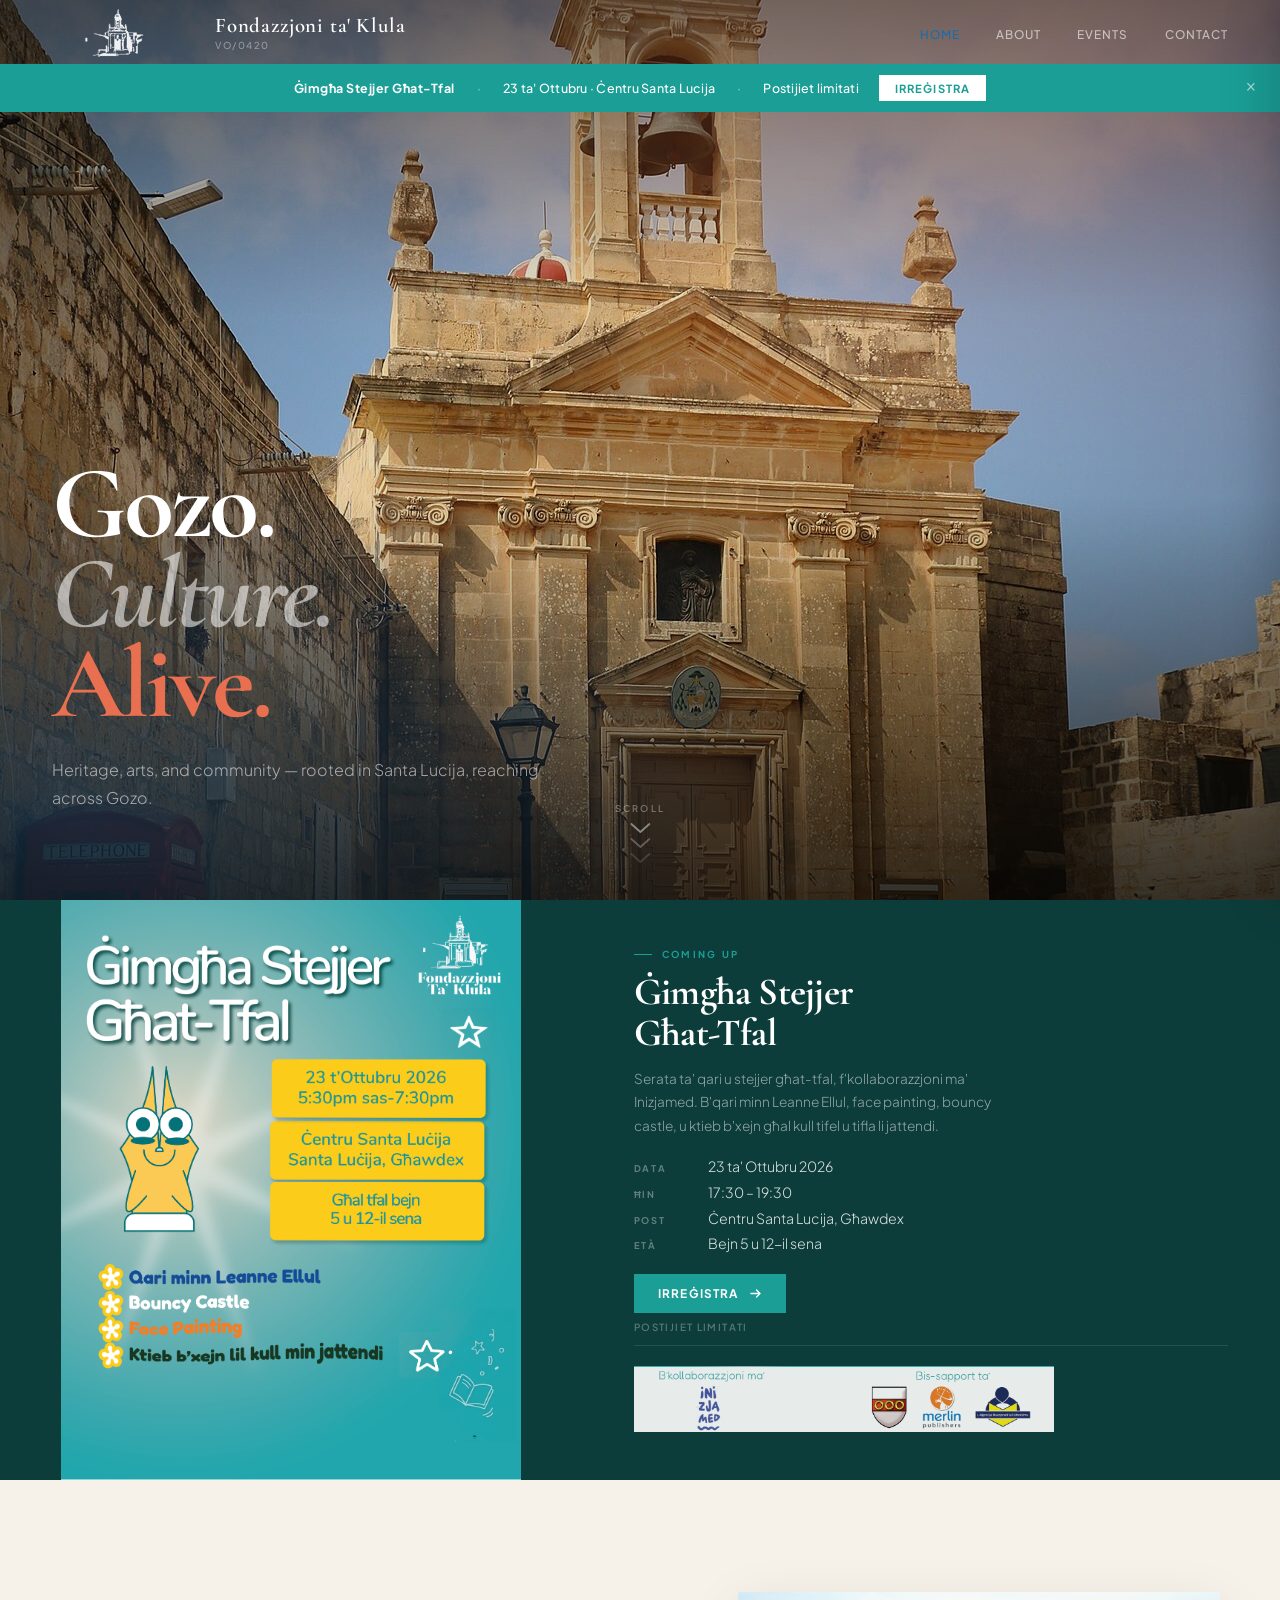
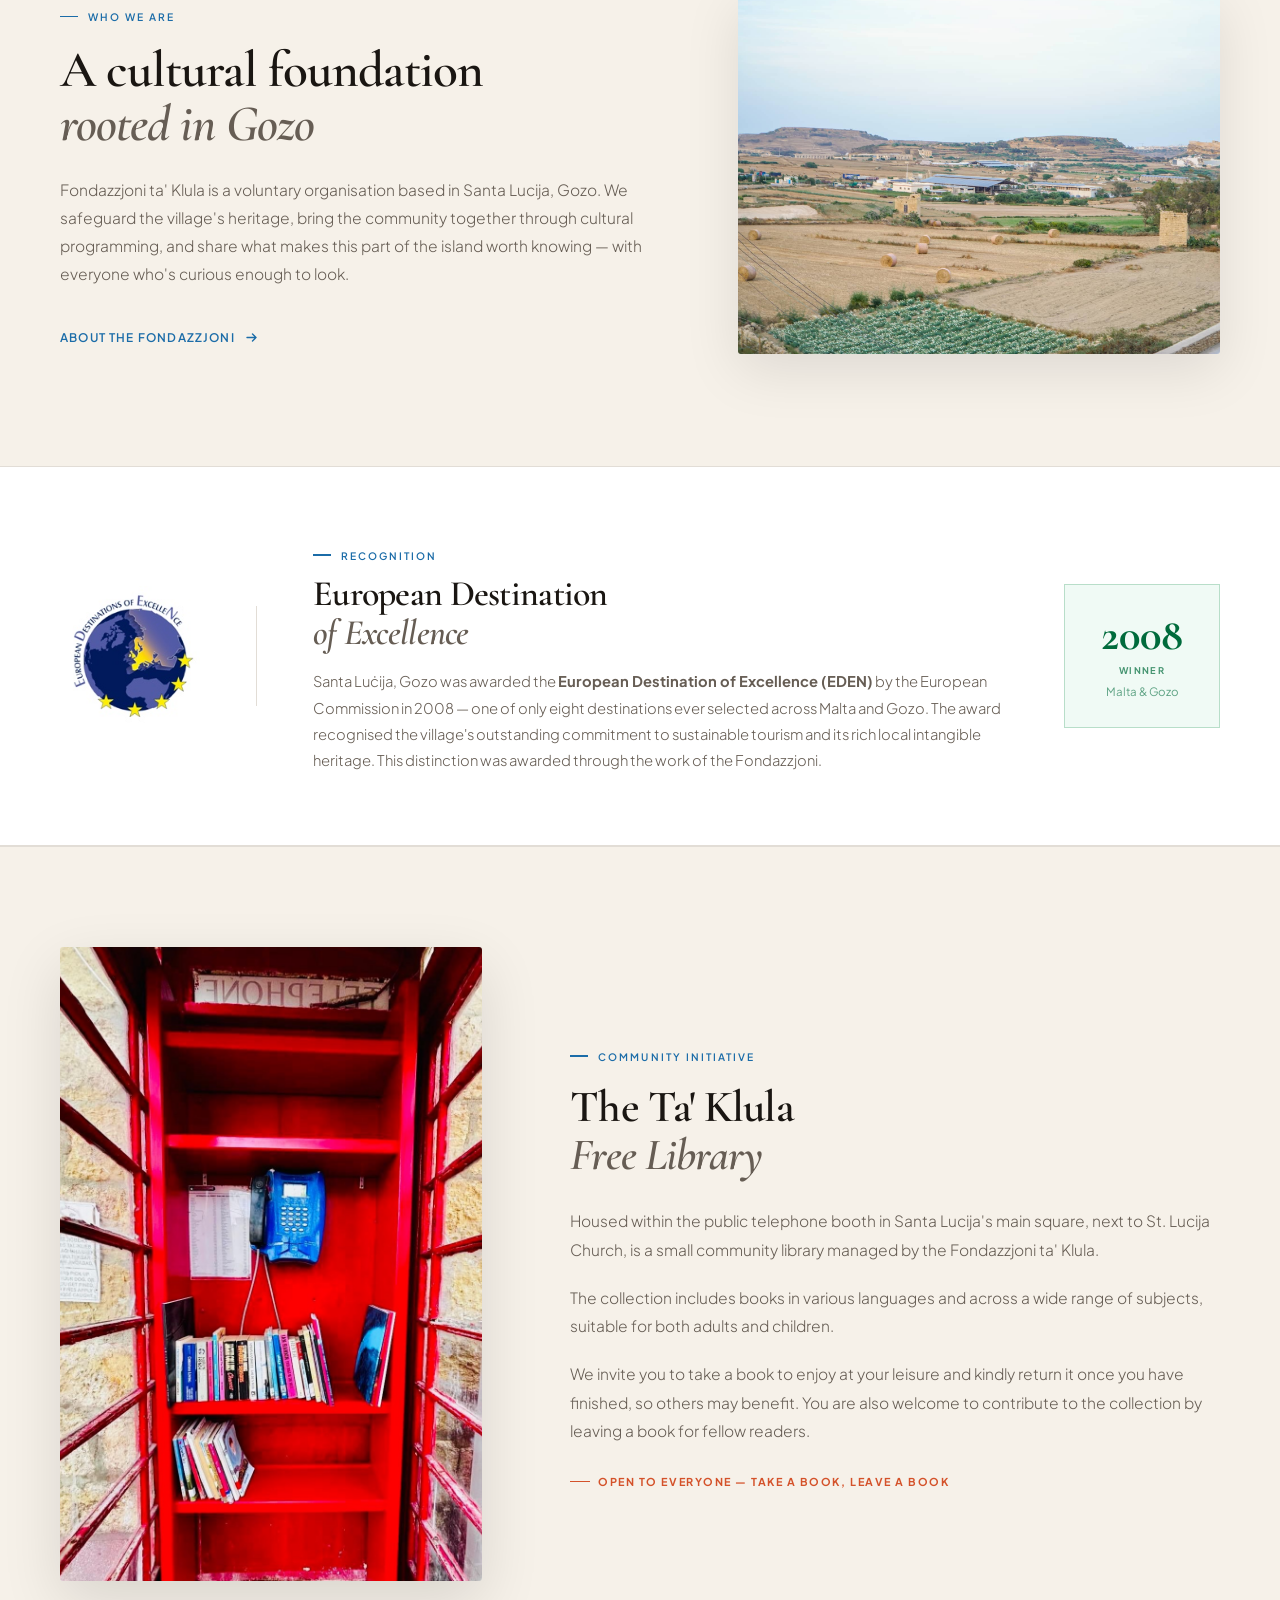
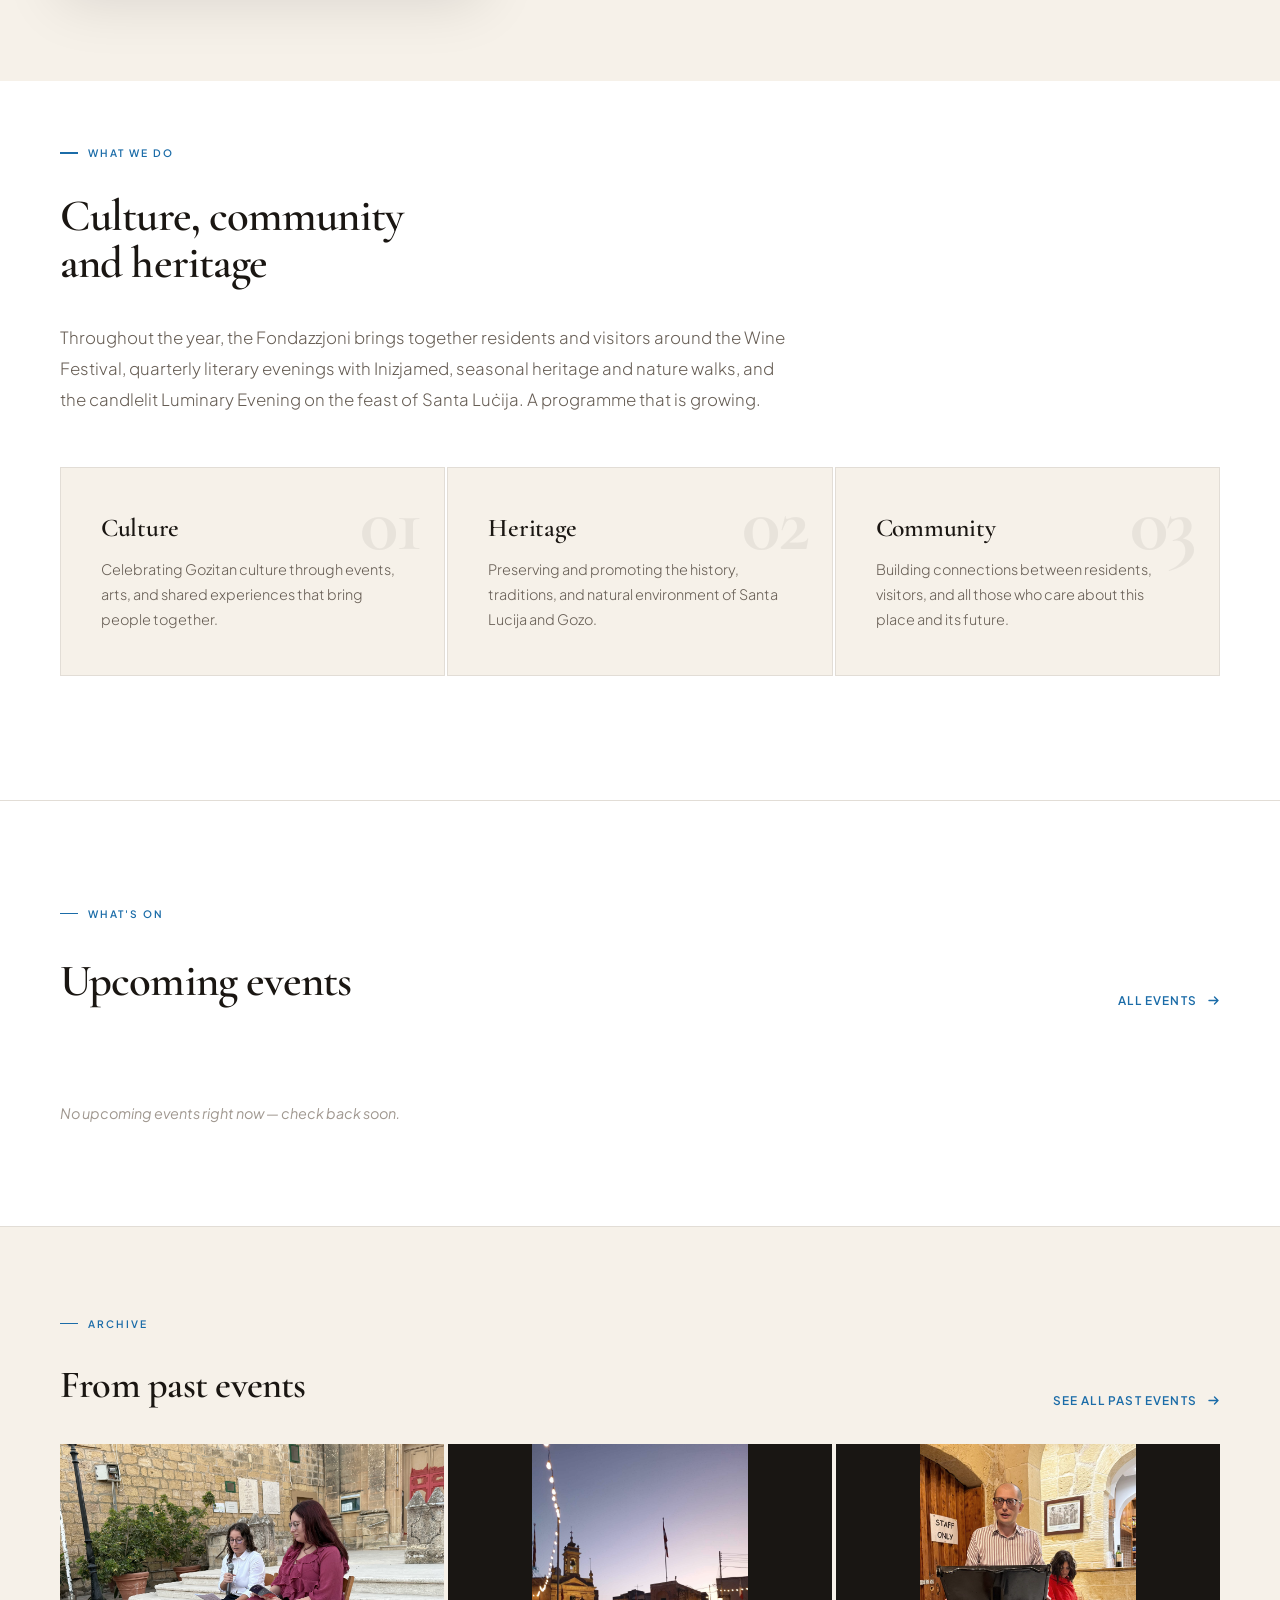
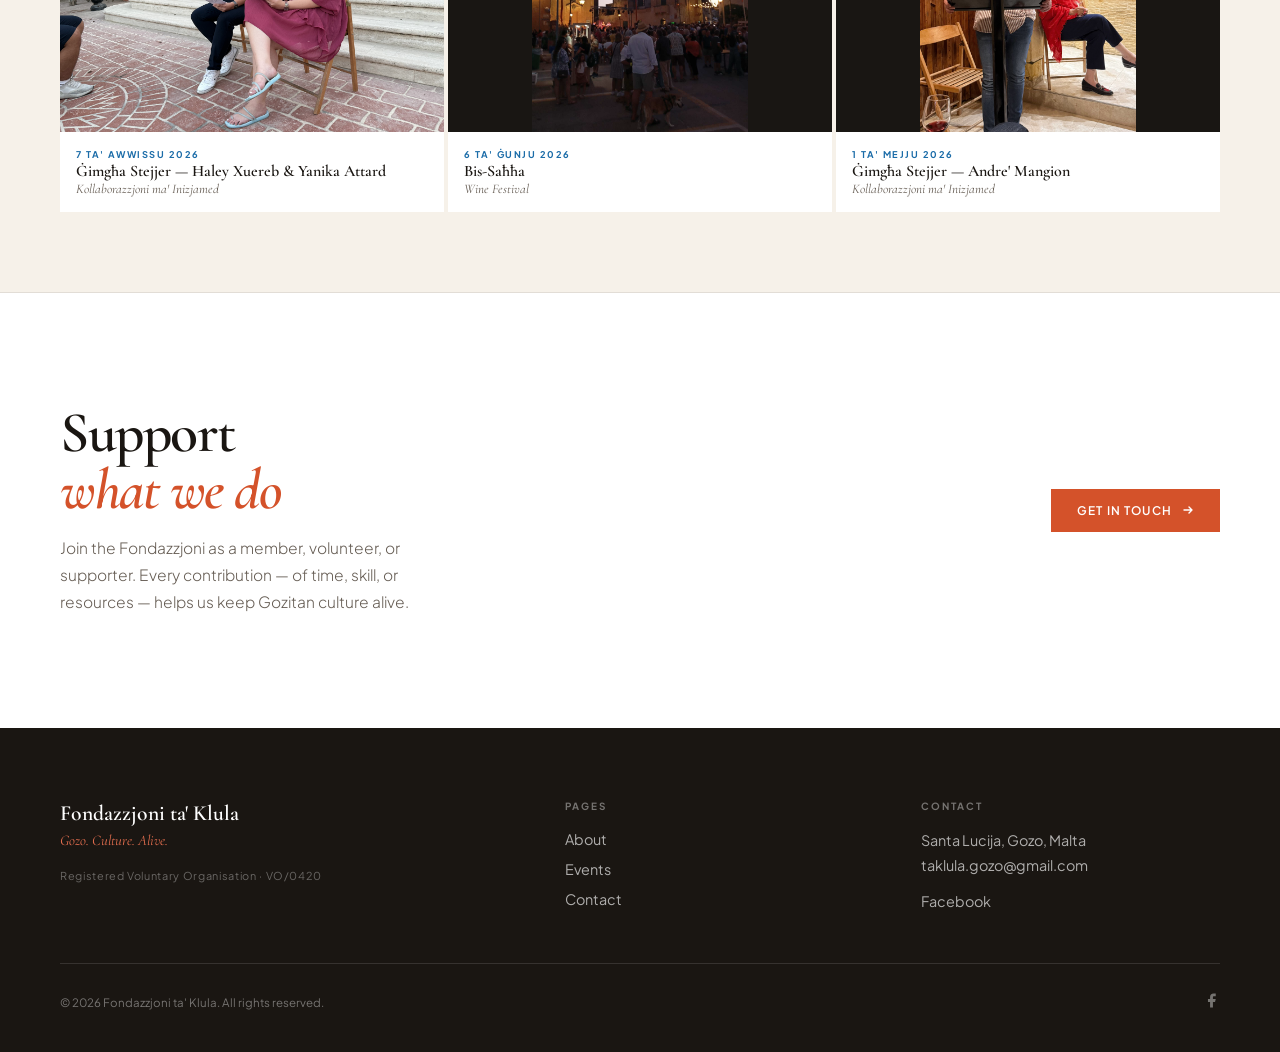
==== commit fcb4727b: "Add files via upload" ====
--- a/index.html
+++ b/index.html
@@ -670,10 +670,10 @@
       background: #0d3d3a;
       display: grid;
       grid-template-columns: 5fr 6fr;
-      height: 500px;
+      height: 580px;
     }
     .feat-event-poster {
-      height: 500px;
+      height: 580px;
       overflow: hidden;
       background: #0d3d3a;
       display: flex;
@@ -689,11 +689,11 @@
     }
     .feat-event:hover .feat-event-poster img { transform: scale(1.02); transition: transform 0.8s ease; }
     .feat-event-body {
-      height: 500px;
+      height: 100%;
       display: flex;
       flex-direction: column;
       justify-content: center;
-      padding: 40px 52px;
+      padding: 32px 52px;
       overflow: hidden;
     }
     .feat-event-label {
@@ -720,13 +720,13 @@
       line-height: 1.05;
       letter-spacing: -0.02em;
       color: #fff;
-      margin-bottom: 20px;
+      margin-bottom: 14px;
     }
     .feat-event-details {
       display: flex;
       flex-direction: column;
-      gap: 8px;
-      margin-bottom: 28px;
+      gap: 6px;
+      margin-bottom: 20px;
     }
     .feat-event-detail {
       display: flex;
@@ -758,10 +758,10 @@
       font-weight: 700;
       letter-spacing: 0.1em;
       text-transform: uppercase;
-      padding: 14px 28px;
+      padding: 12px 24px;
       align-self: flex-start;
       transition: background 0.2s;
-      margin-bottom: 12px;
+      margin-bottom: 8px;
     }
     .feat-event-register:hover { background: #158a82; color: #fff; }
     .feat-event-limited {
@@ -787,8 +787,8 @@
       max-width: 360px;
     }
     .feat-event-sponsors {
-      margin-top: 20px;
-      padding-top: 16px;
+      margin-top: 12px;
+      padding-top: 12px;
       border-top: 1px solid rgba(255,255,255,0.1);
     }
 
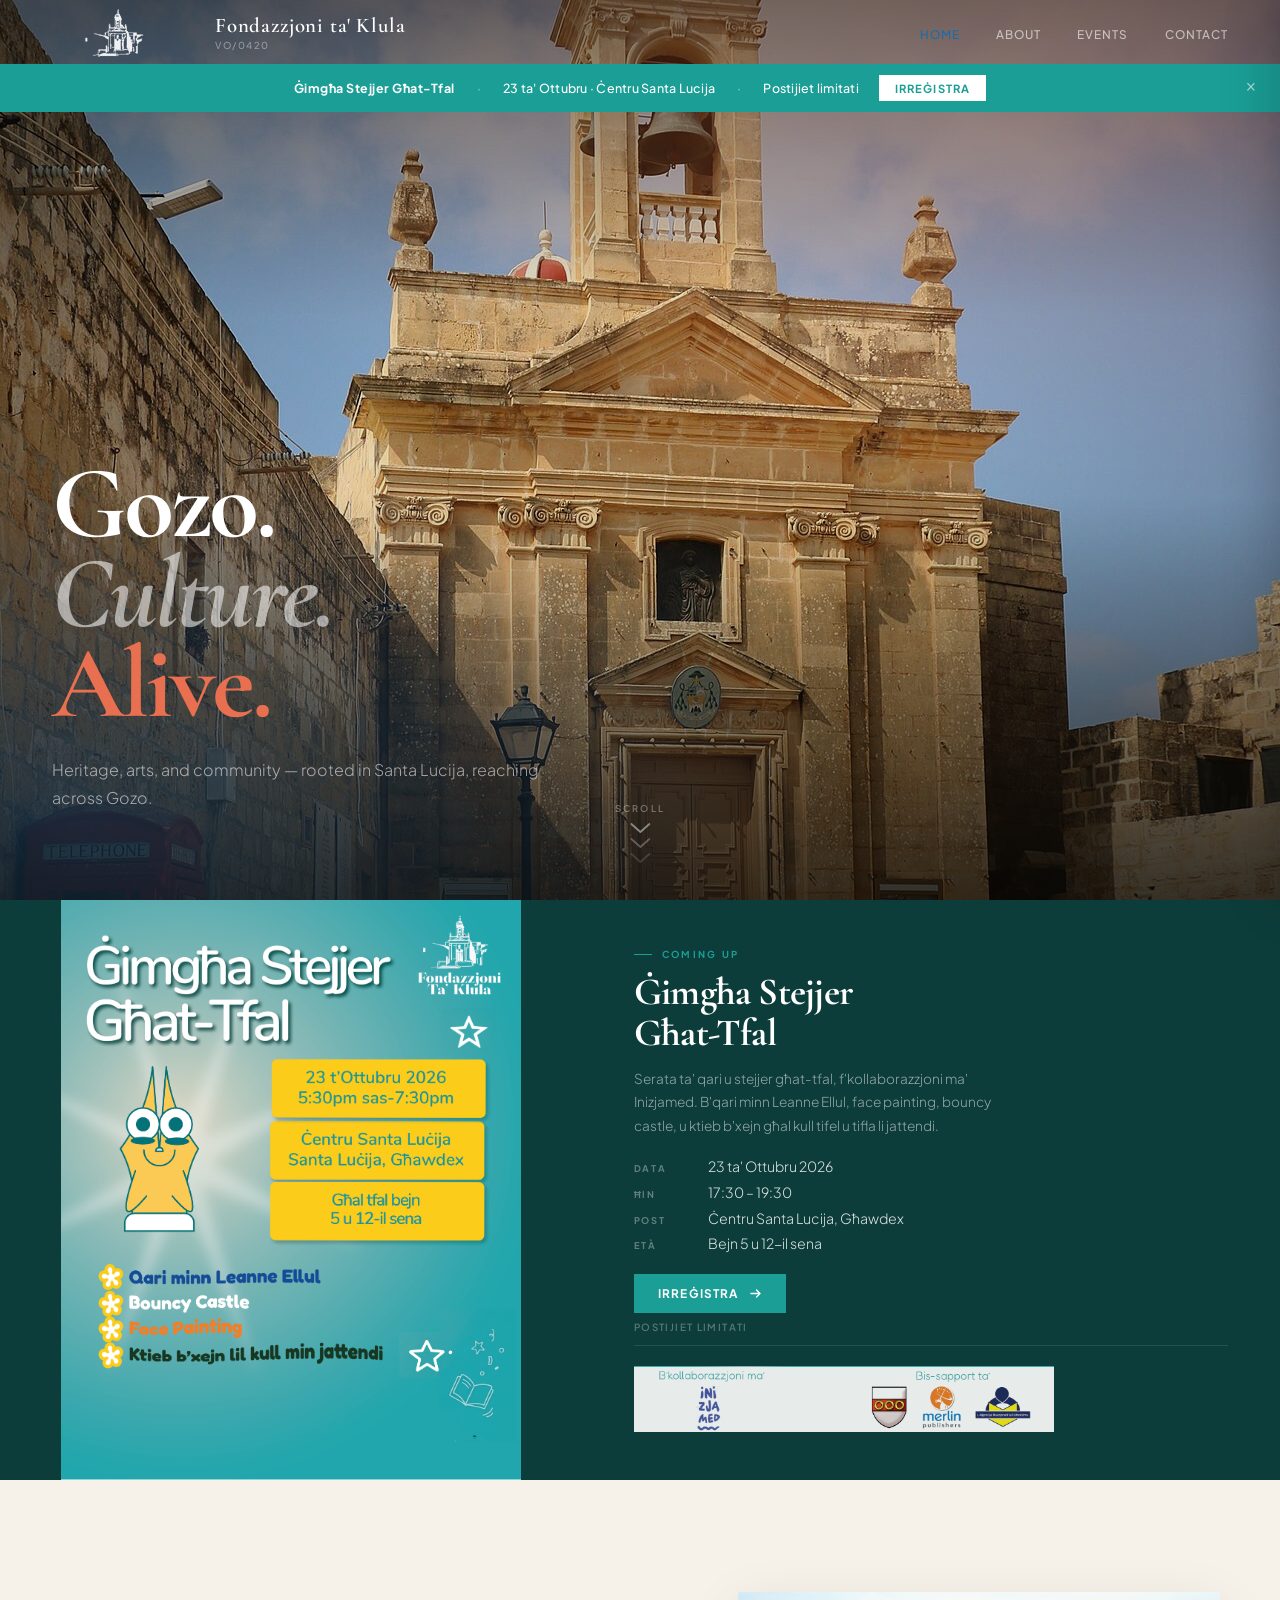
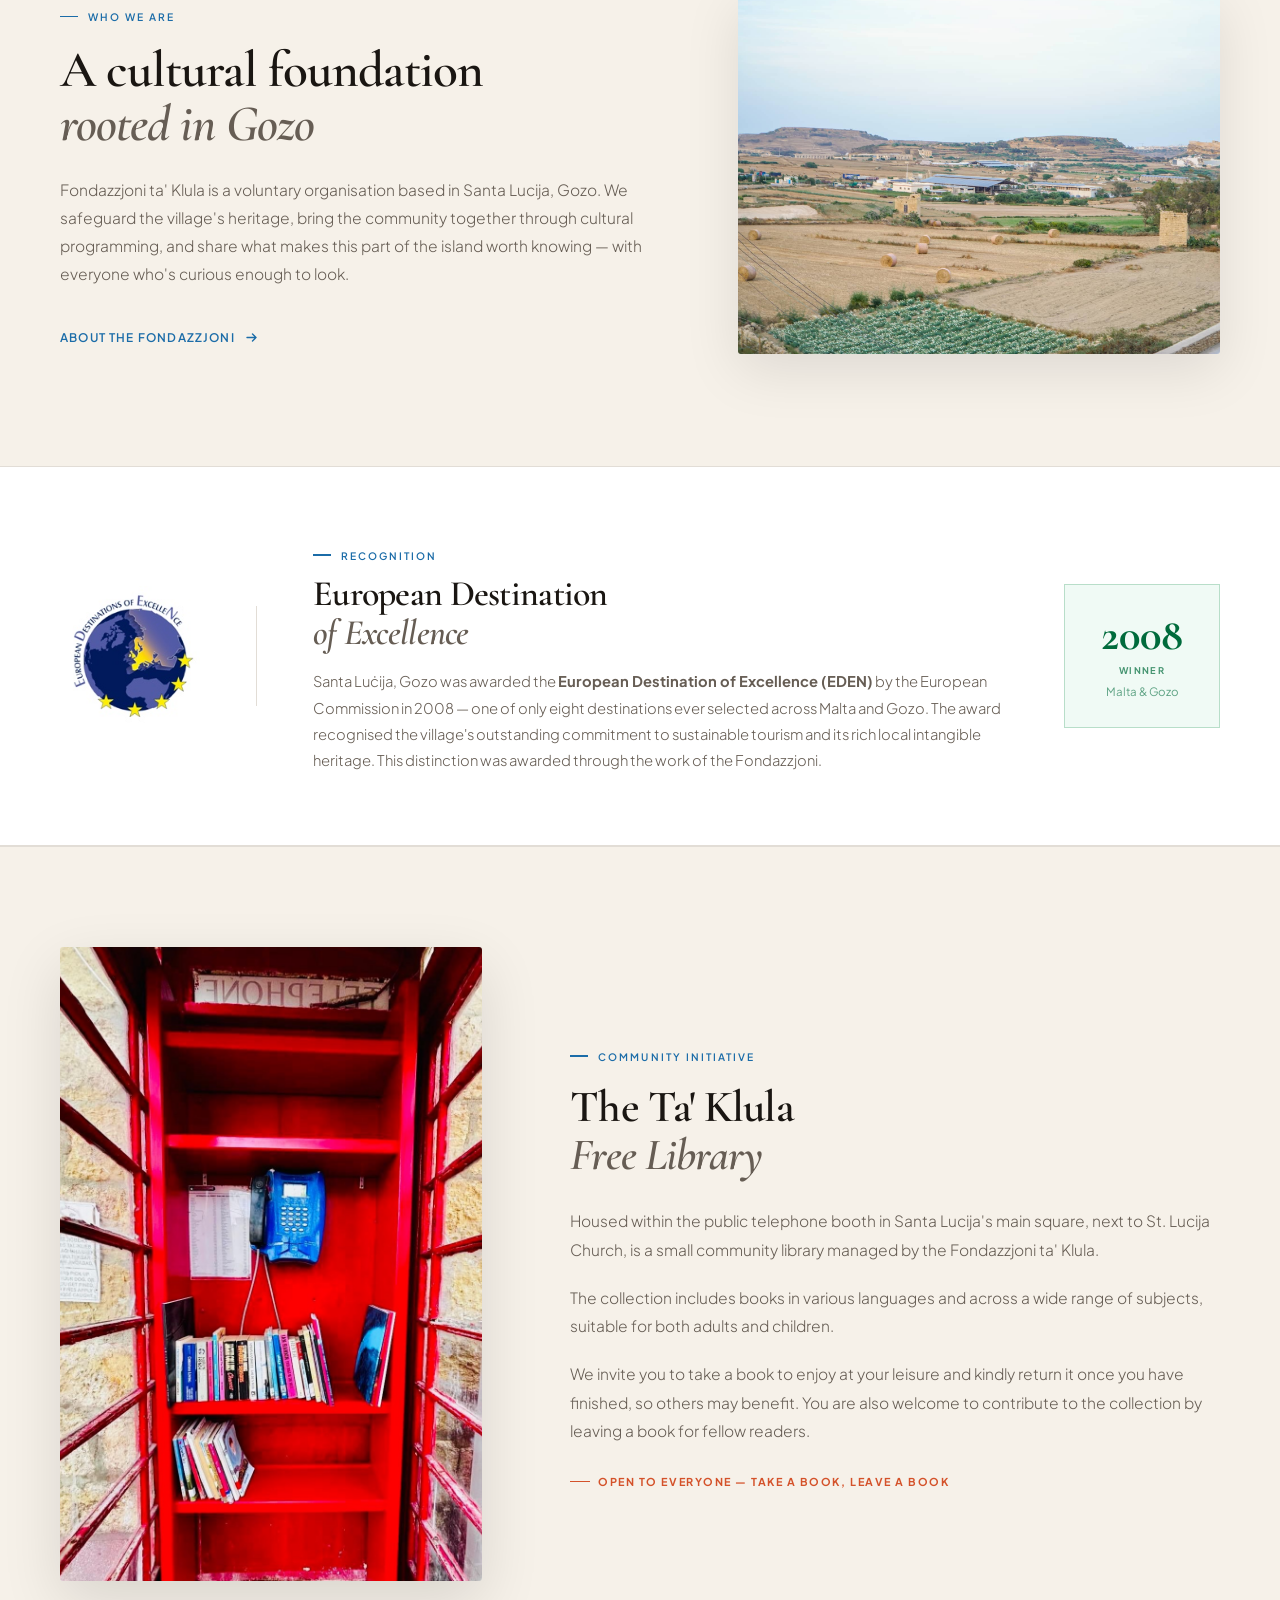
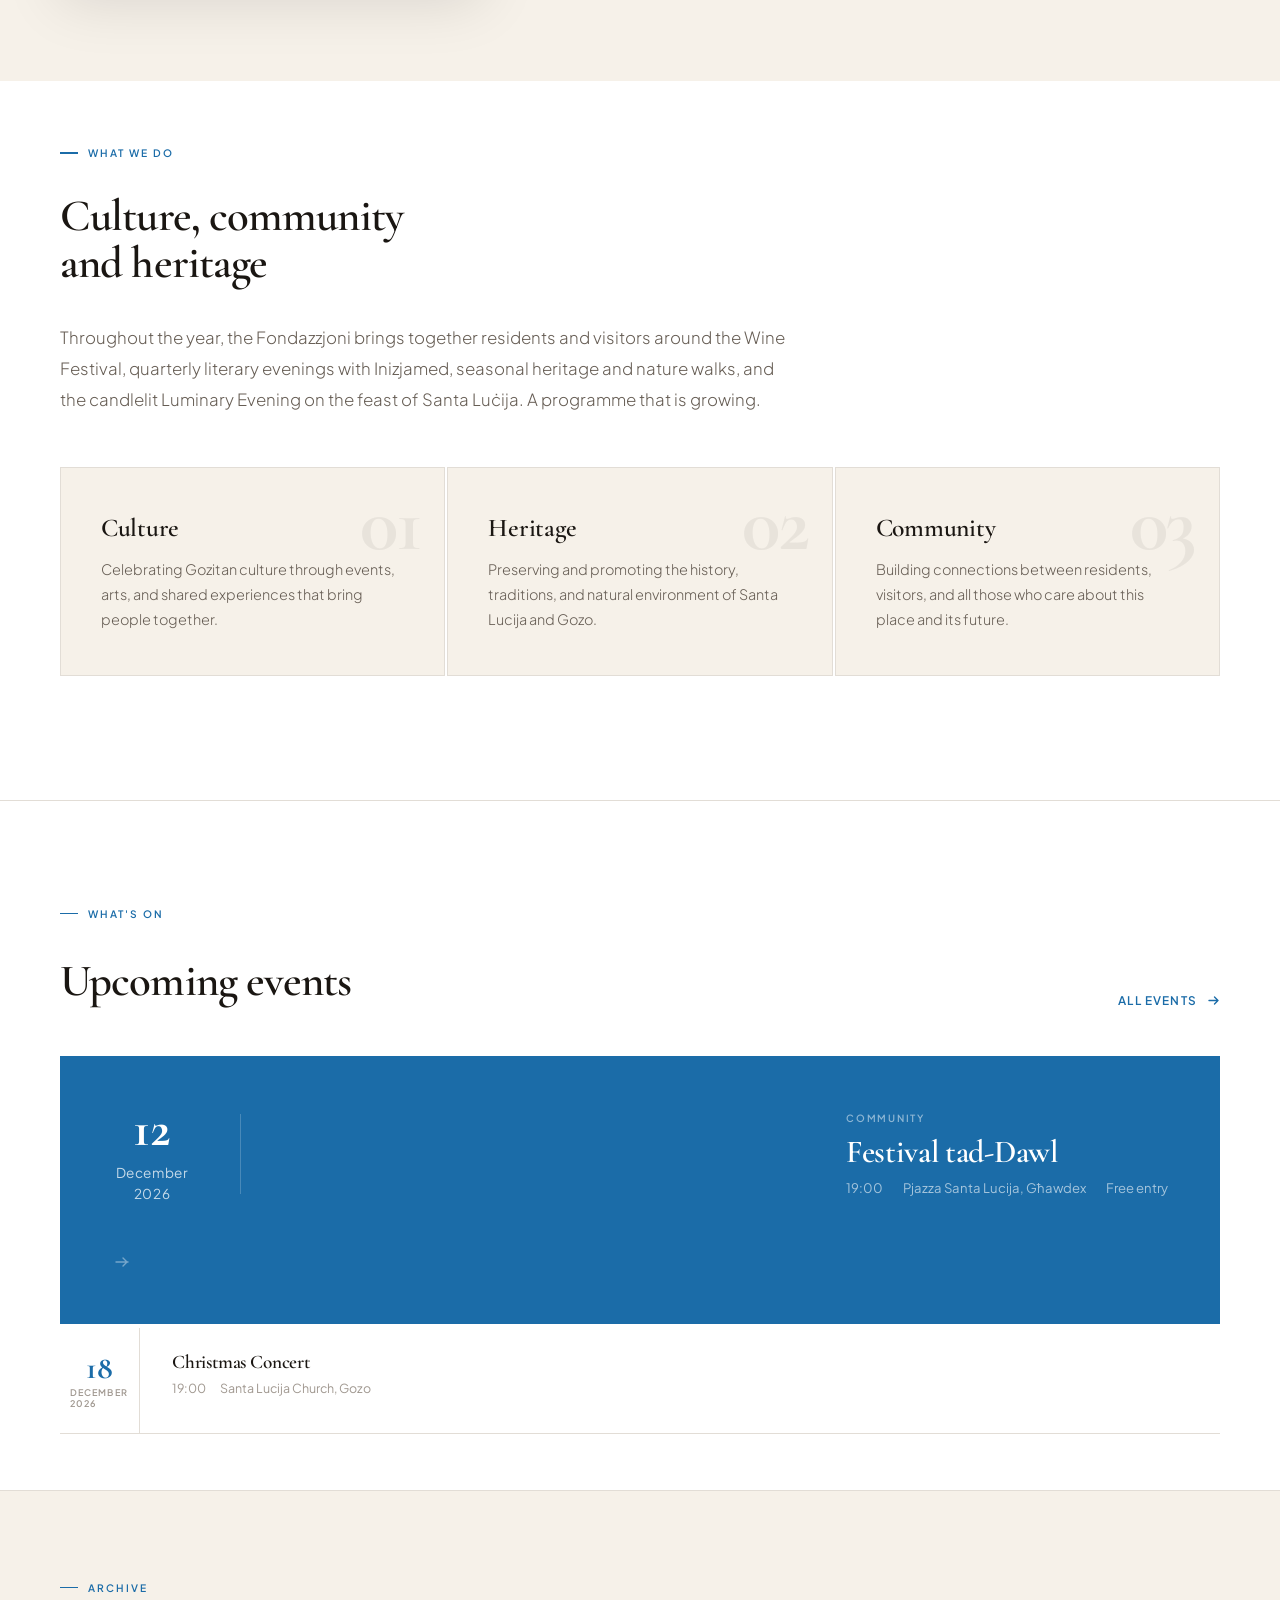
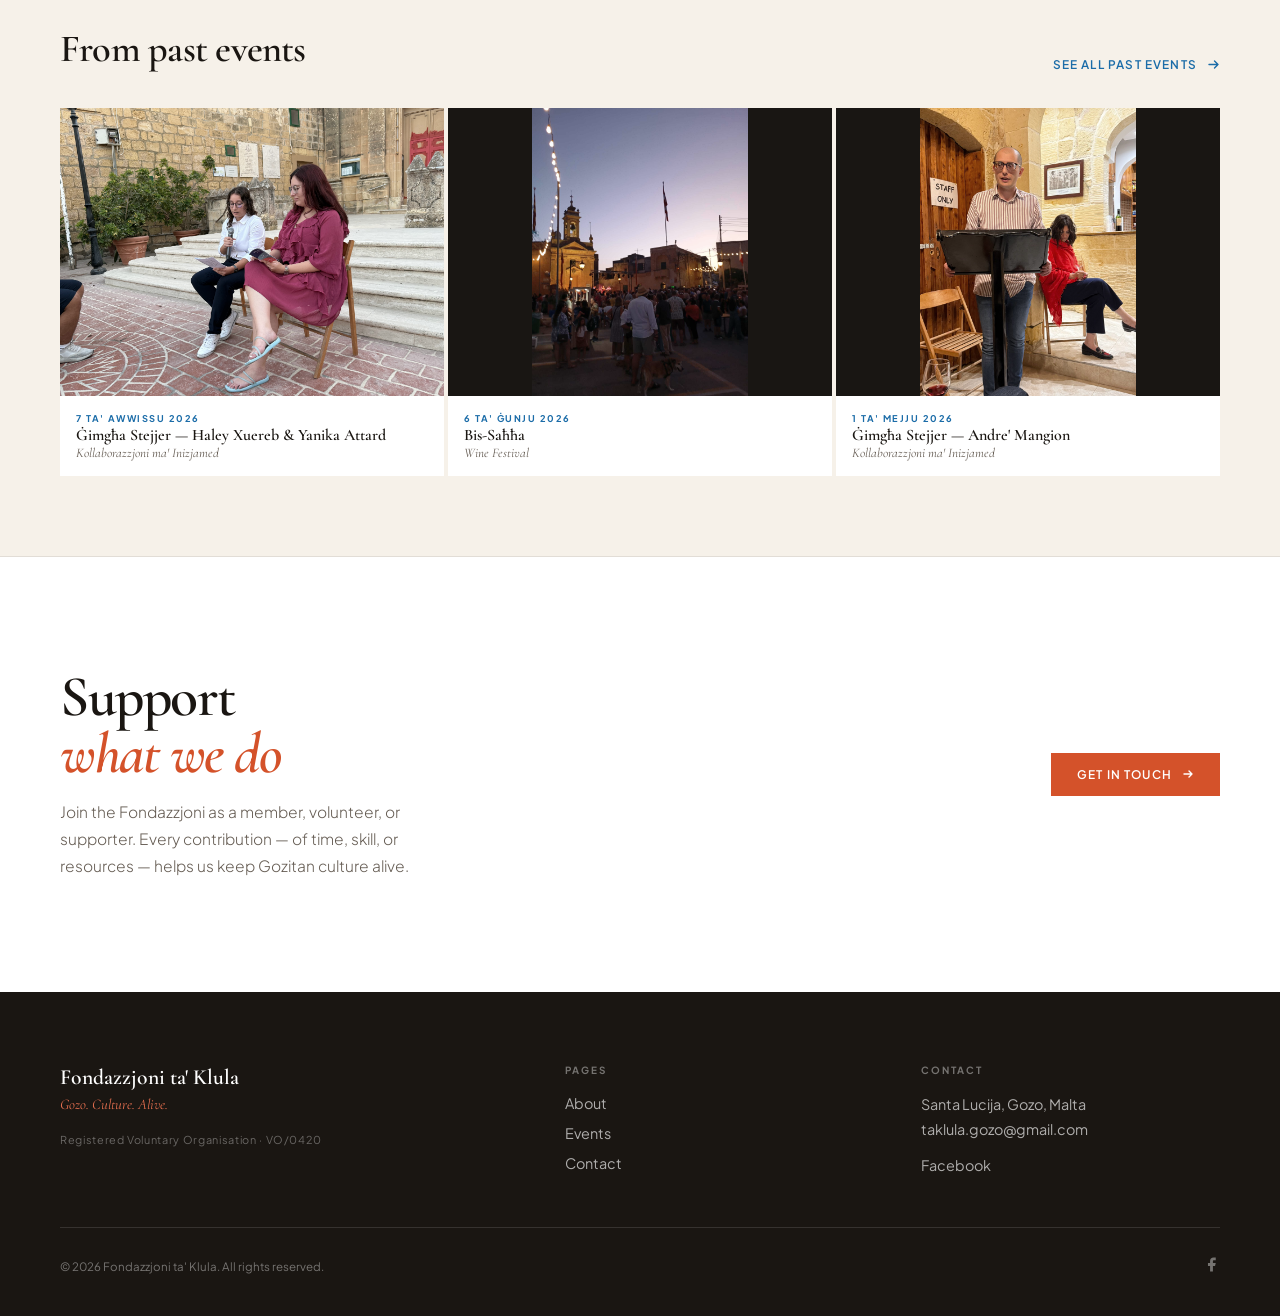
==== commit 7fdcb519: "Add files via upload" ====
--- a/index.html
+++ b/index.html
@@ -802,6 +802,21 @@
       margin-top: 8px;
       display: block;
     }
+  
+    /* BILINGUAL OVERLAY */
+    .ev-panel-title-mt {
+      font-family: 'Cormorant Garamond', Georgia, serif;
+      font-size: 1.1rem; font-weight: 400; font-style: italic;
+      color: #A09890; margin-top: -10px; margin-bottom: 4px;
+    }
+    .ev-panel-desc-mt {
+      font-size: 0.92rem; font-weight: 300; line-height: 1.78;
+      color: #A09890; font-style: italic;
+      padding-top: 12px; border-top: 1px solid #E2DDD6; margin-top: 4px;
+    }
+    .ev-panel-location-mt {
+      font-size: 0.8rem; color: #A09890; font-style: italic;
+    }
   </style>
 </head>
 <body>
@@ -1190,7 +1205,7 @@
       var det='<div class="ev-panel-detail"><span class="d-label">Date</span><span class="d-value">'+fDate(ev.date)+'</span></div>';
       if(ev.time)det+='<div class="ev-panel-detail"><span class="d-label">Time</span><span class="d-value">'+ev.time+'</span></div>';
       if(ev.location)det+='<div class="ev-panel-detail"><span class="d-label">Location</span><span class="d-value">'+ev.location+'</span></div>';
-      bo.innerHTML=(ev.tag?'<div class="ev-panel-tag">'+ev.tag+'</div>':'')+'<div class="ev-panel-title">'+ev.title+'</div>'+(ev.description?'<p class="ev-panel-desc">'+ev.description+'</p>':'')+'<div class="ev-panel-details">'+det+'</div>'+(ev.free?'<div class="ev-panel-free">Free entry</div>':'')+(ev.register?'<a href="'+ev.register+'" target="_blank" rel="noopener" class="ev-panel-register">Irreġistra / Register <svg width="12" height="12" viewBox="0 0 12 12" fill="none"><path d="M2 6h8M7 3l3 3-3 3" stroke="currentColor" stroke-width="1.4" stroke-linecap="round" stroke-linejoin="round"/></svg></a>':'');
+      bo.innerHTML=(ev.tag?'<div class="ev-panel-tag">'+ev.tag+'</div>':'')+'<div class="ev-panel-title">'+ev.title+'</div>'+(ev.title_mt?'<div class="ev-panel-title-mt">'+ev.title_mt+'</div>':'')+(ev.description?'<p class="ev-panel-desc">'+ev.description+'</p>':'')+(ev.description_mt?'<p class="ev-panel-desc-mt">'+ev.description_mt+'</p>':'')+'<div class="ev-panel-details">'+det+'</div>'+(ev.free?'<div class="ev-panel-free">Free entry</div>':'')+(ev.register?'<a href="'+ev.register+'" target="_blank" rel="noopener" class="ev-panel-register">Irreġistra / Register <svg width="12" height="12" viewBox="0 0 12 12" fill="none"><path d="M2 6h8M7 3l3 3-3 3" stroke="currentColor" stroke-width="1.4" stroke-linecap="round" stroke-linejoin="round"/></svg></a>':'');
       ov.classList.add('open');document.body.style.overflow='hidden';
     }
     function closeOv(){var ov=document.getElementById('ev-overlay');if(ov)ov.classList.remove('open');document.body.style.overflow='';}
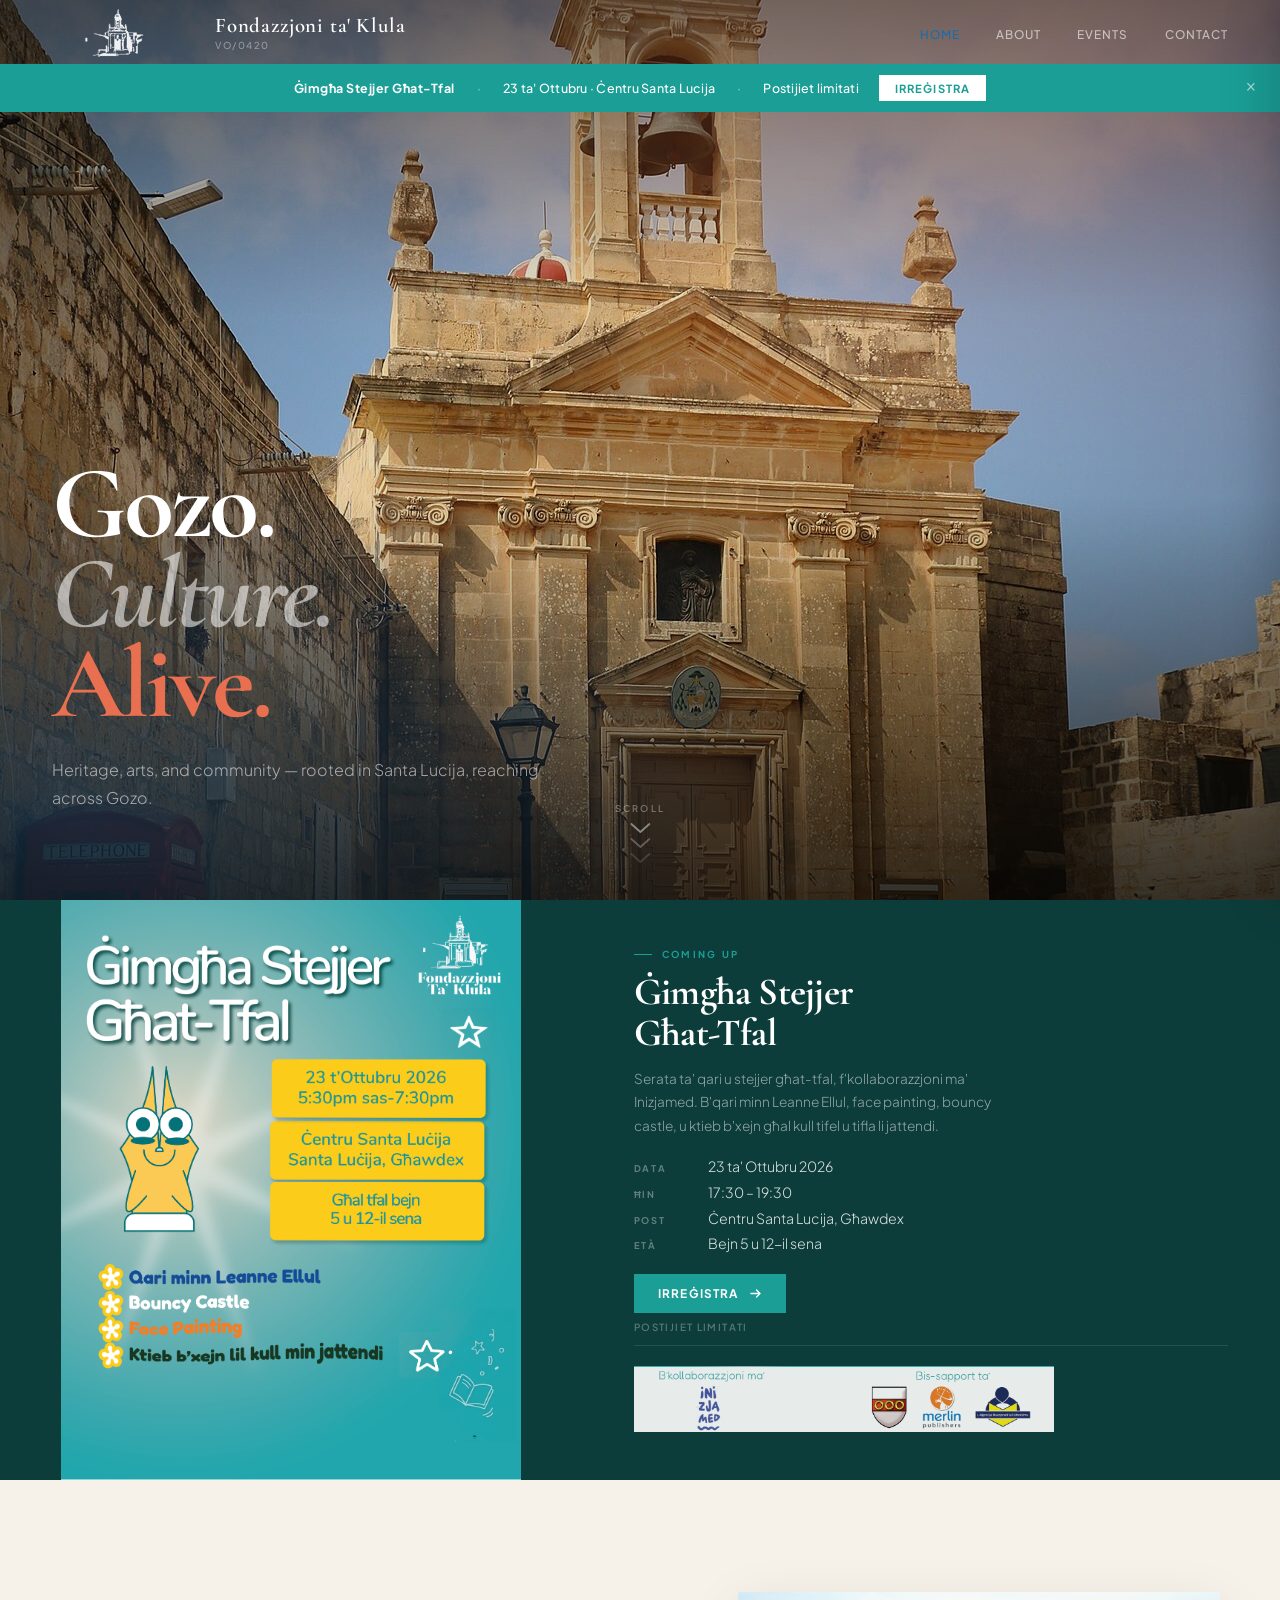
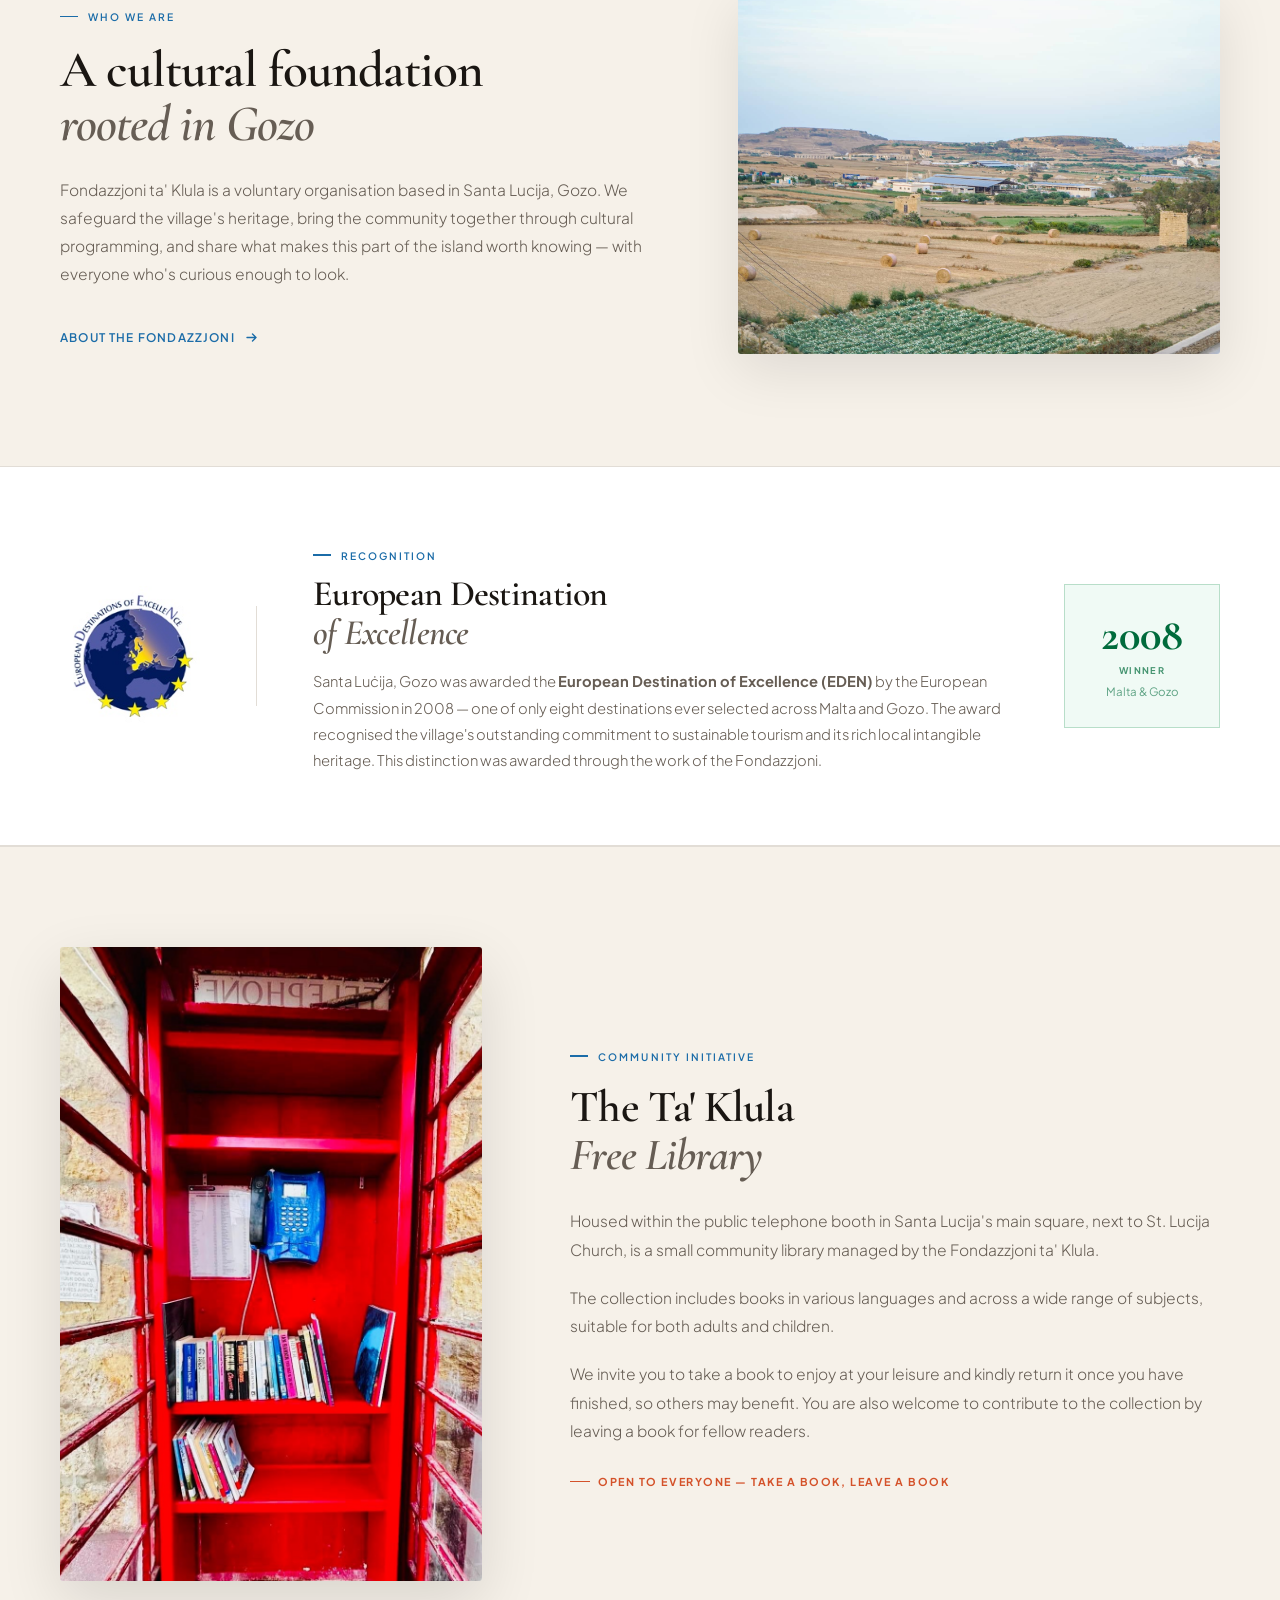
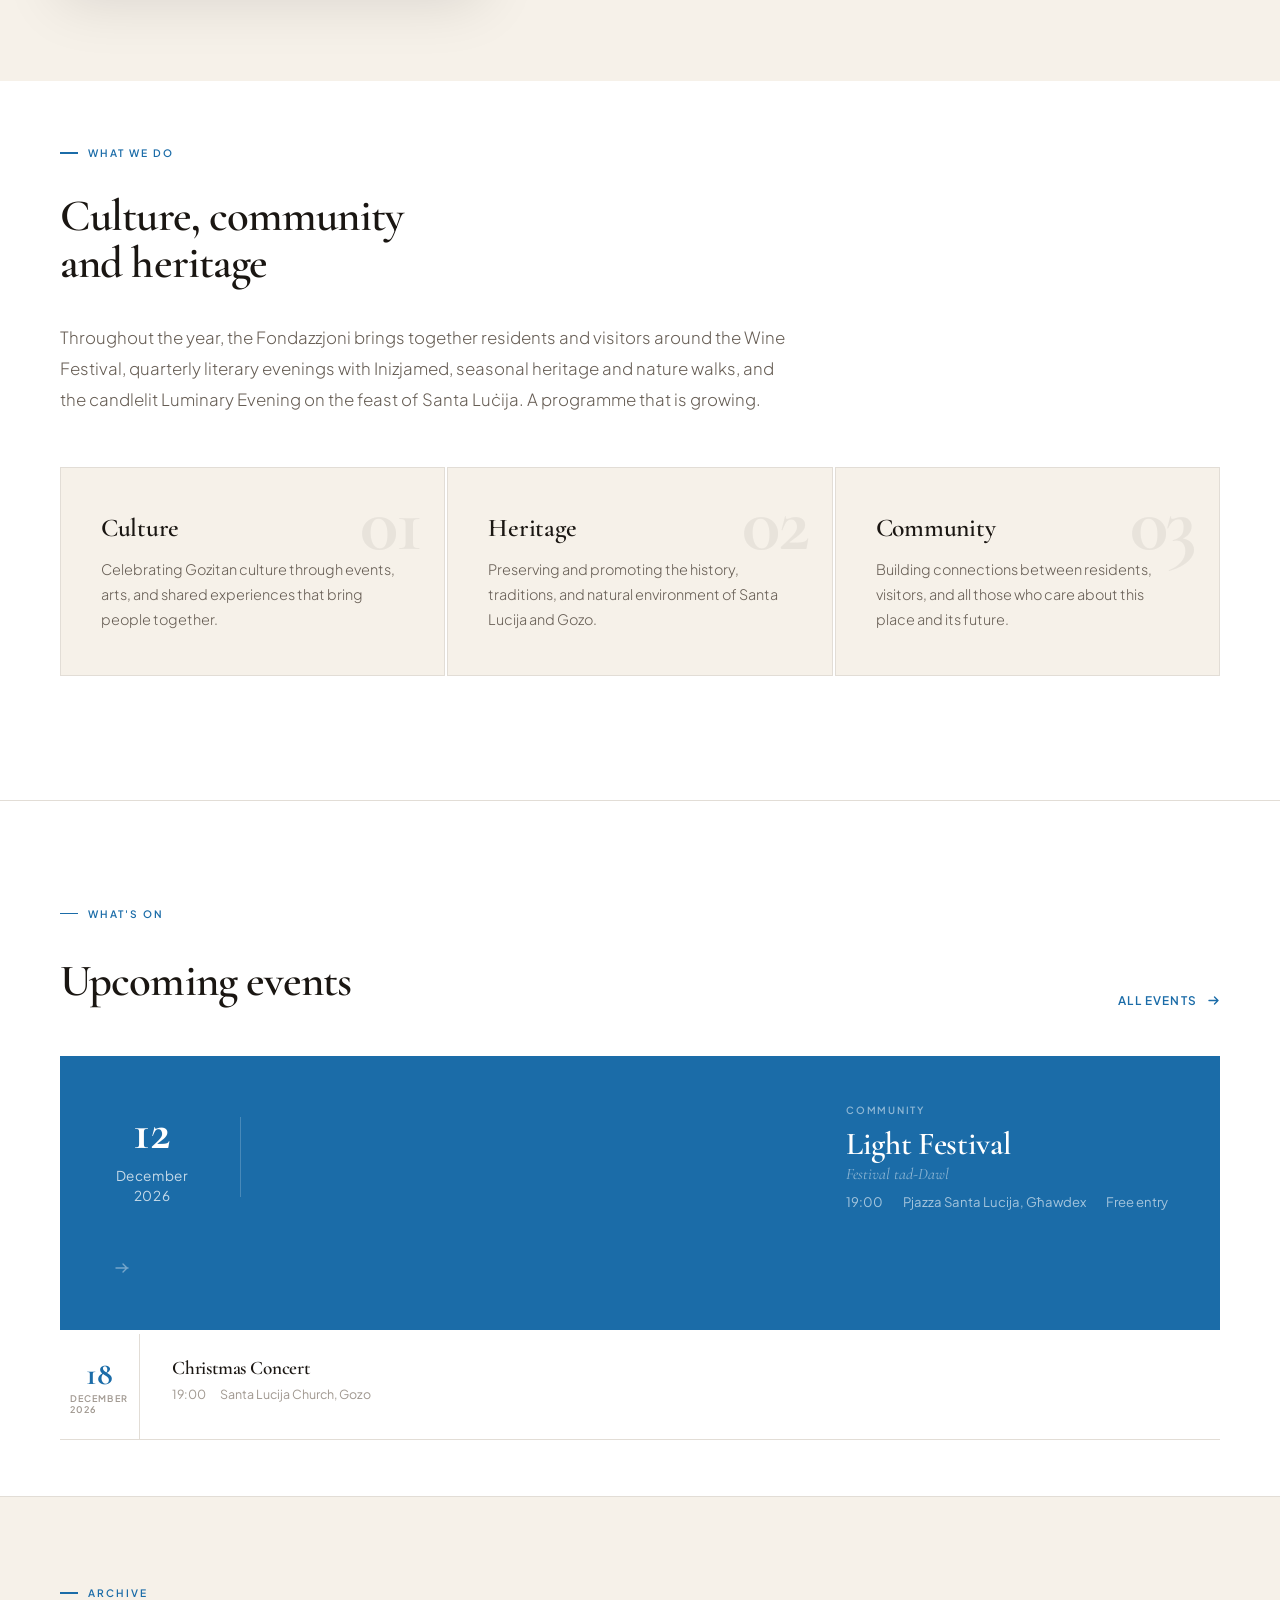
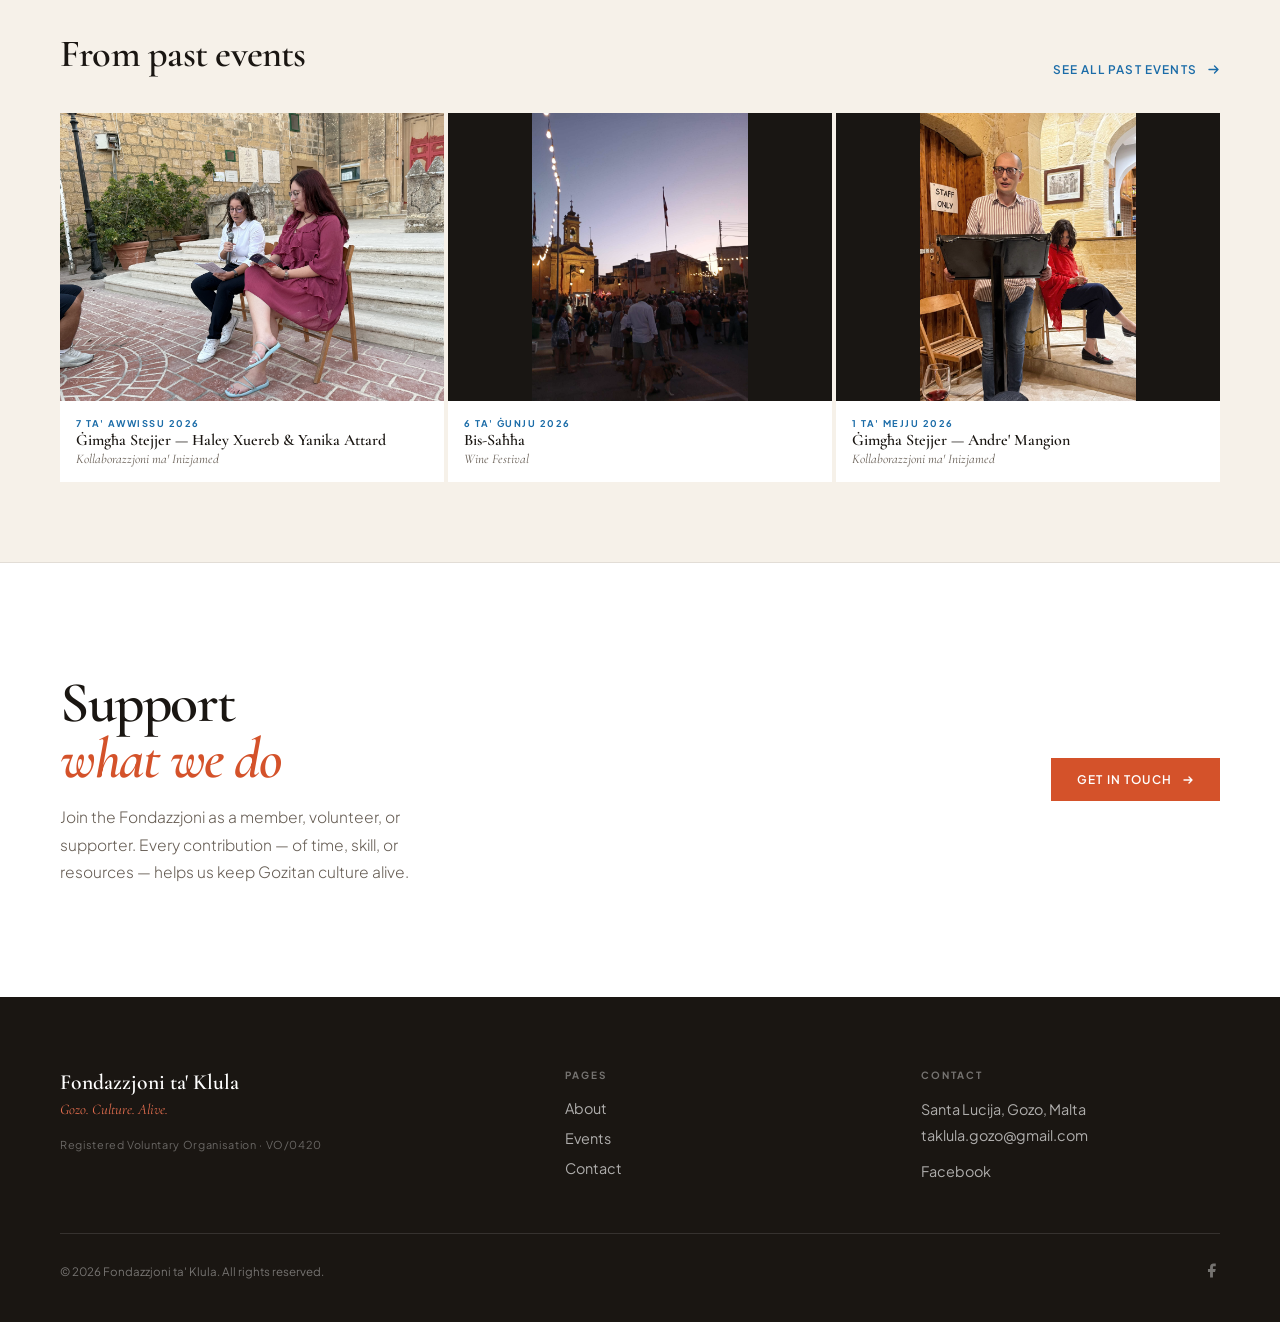
==== commit a451808c: "Add files via upload" ====
--- a/index.html
+++ b/index.html
@@ -817,6 +817,20 @@
     .ev-panel-location-mt {
       font-size: 0.8rem; color: #A09890; font-style: italic;
     }
+  
+    .ev-featured-title-mt {
+      font-family: var(--fd); font-size: 1rem;
+      font-style: italic; font-weight: 400;
+      color: rgba(255,255,255,0.5);
+      margin-top: -6px; margin-bottom: 8px;
+      line-height: 1.2;
+    }
+    .ev-row-title-mt {
+      font-family: var(--fd); font-size: 0.85rem;
+      font-style: italic; font-weight: 400;
+      color: var(--light); margin-top: 1px;
+      line-height: 1.2;
+    }
   </style>
 </head>
 <body>
@@ -1146,7 +1160,7 @@
     const meta0 = [first.time, first.location, first.free ? 'Free entry' : null].filter(Boolean);
     html += '<div class="ev-featured" data-ev-id="'+first.id+'"><div class="ev-featured-date"><div class="fd">'+d0.getDate()+'</div><div class="fm">'+MONTHS[d0.getMonth()]+'<br>'+d0.getFullYear()+'</div></div><div class="ev-featured-divider"></div><div class="ev-featured-body">'+
       (first.tag ? '<div class="ev-featured-tag">'+first.tag+'</div>' : '')+
-      '<h3>'+first.title+'</h3><div class="ev-featured-meta">'+meta0.map(m=>'<span>'+m+'</span>').join('')+'</div></div><div class="ev-featured-arrow">'+arrowSvg+'</div></div>';
+      '<h3>'+first.title+'</h3>'+(first.title_mt?'<div class="ev-featured-title-mt">'+first.title_mt+'</div>':'')+'<div class="ev-featured-meta">'+meta0.map(m=>'<span>'+m+'</span>').join('')+'</div></div><div class="ev-featured-arrow">'+arrowSvg+'</div></div>';
     upcoming.slice(1).forEach(ev => {
       const d = parseDate(ev.date);
       const meta = [ev.time, ev.location].filter(Boolean);
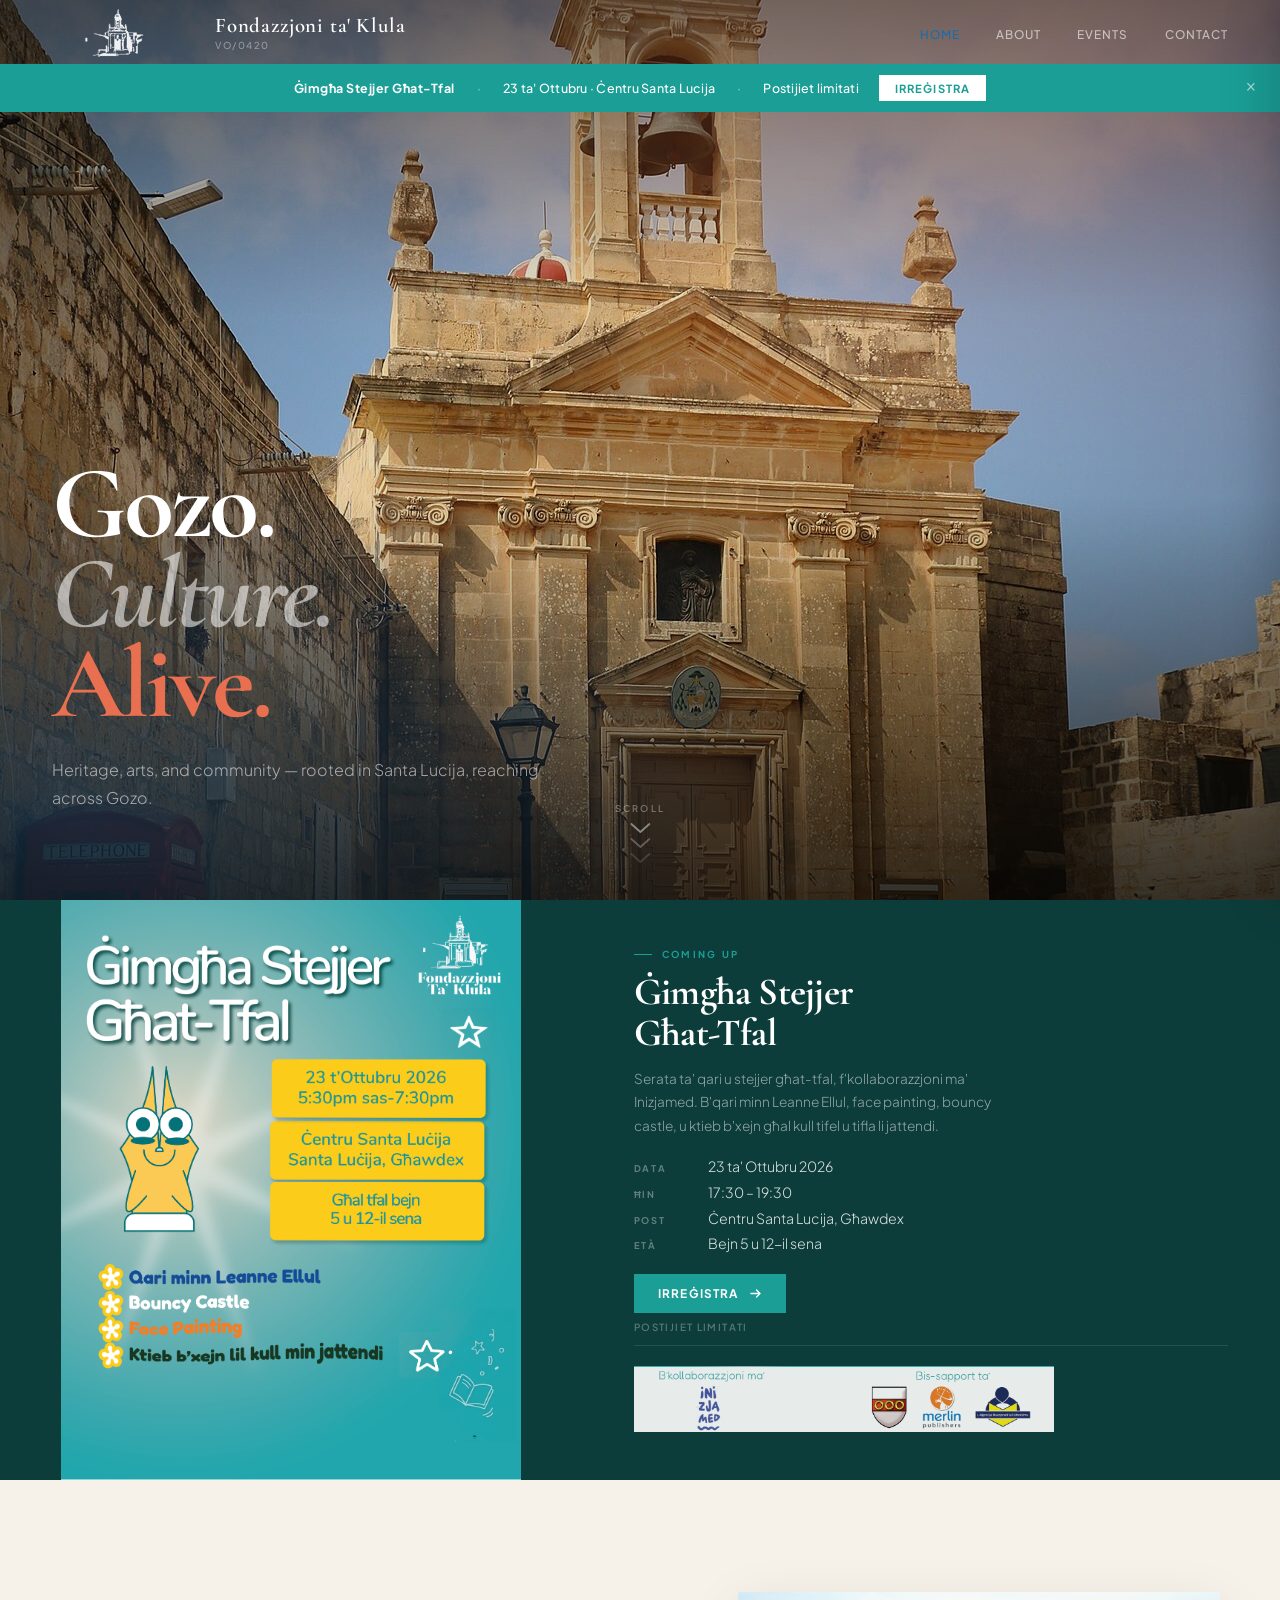
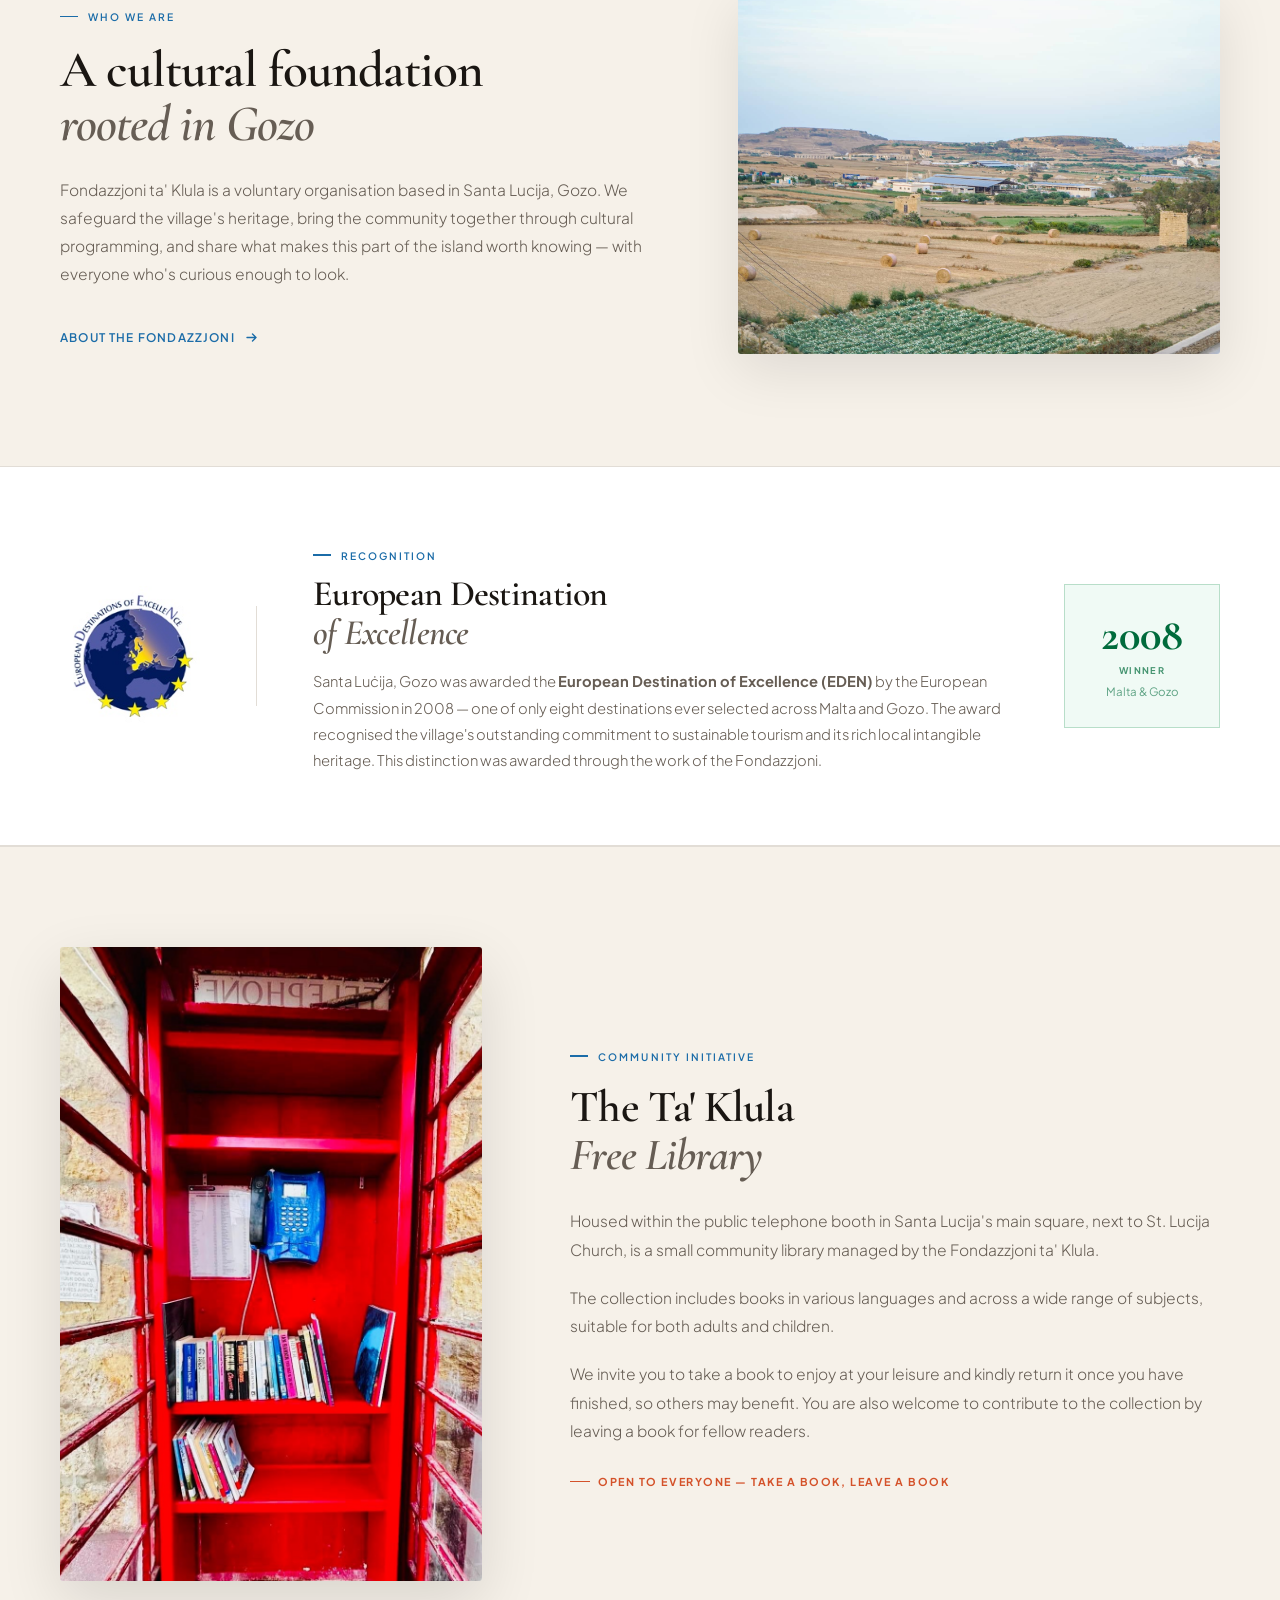
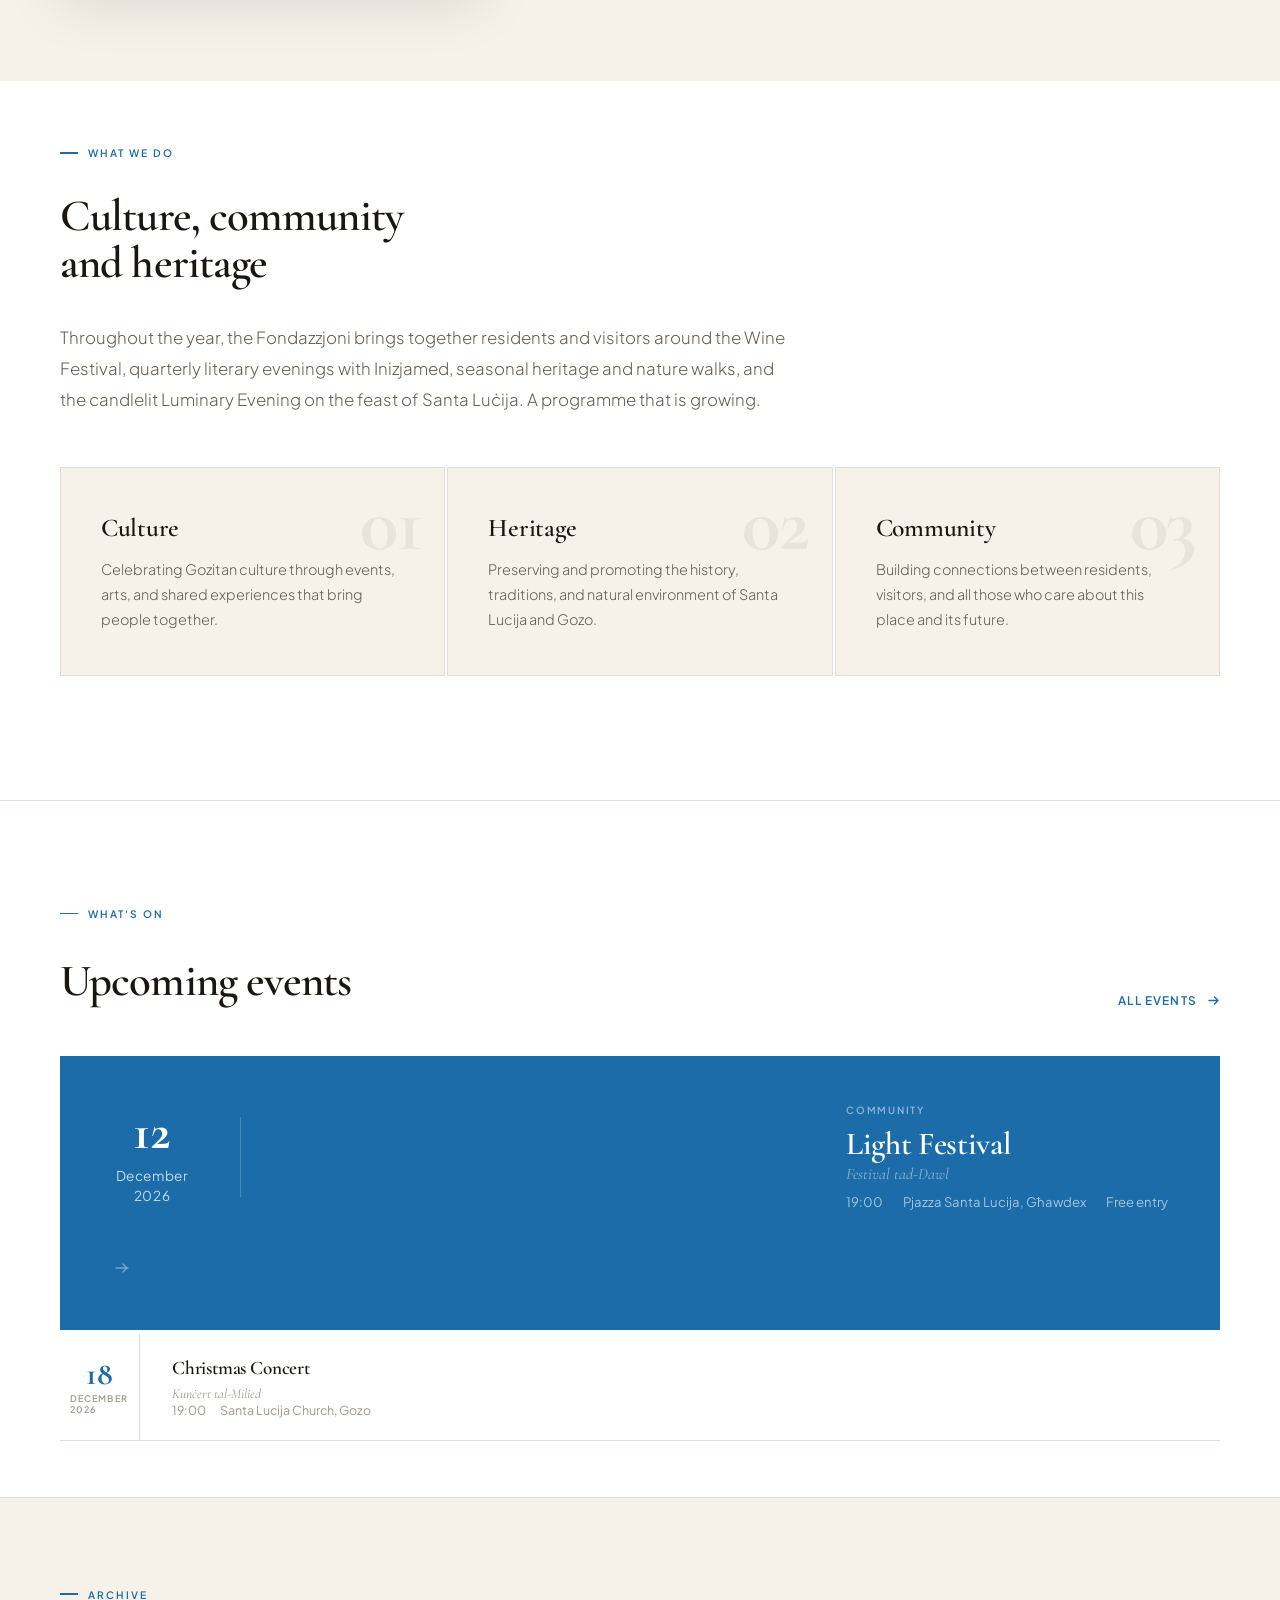
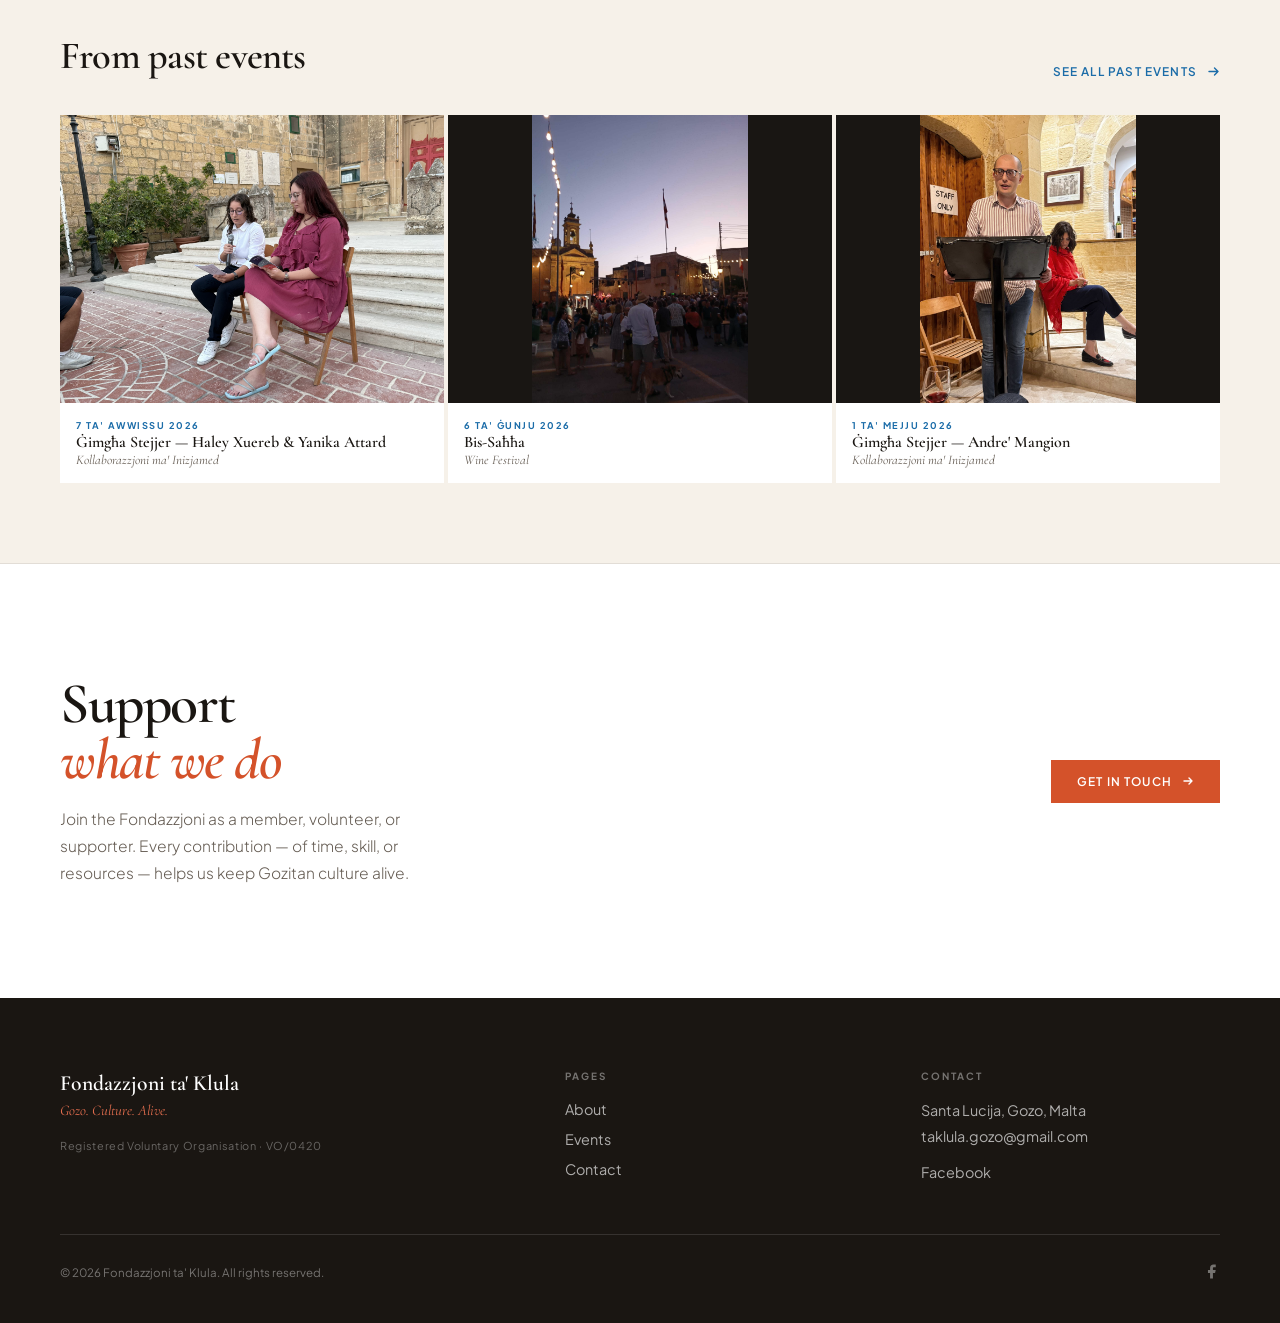
==== commit 52e7e99c: "Add files via upload" ====
--- a/index.html
+++ b/index.html
@@ -1164,7 +1164,7 @@
     upcoming.slice(1).forEach(ev => {
       const d = parseDate(ev.date);
       const meta = [ev.time, ev.location].filter(Boolean);
-      html += '<div class="ev-row" data-ev-id="'+ev.id+'"><div class="ev-date"><div class="d">'+d.getDate()+'</div><div class="m">'+MONTHS[d.getMonth()]+' '+d.getFullYear()+'</div></div><div class="ev-body"><h3>'+ev.title+'</h3><div class="ev-meta">'+meta.map(m=>'<span>'+m+'</span>').join('')+'</div></div><div class="ev-arr">'+smallArrow+'</div></div>';
+      html += '<div class="ev-row" data-ev-id="'+ev.id+'"><div class="ev-date"><div class="d">'+d.getDate()+'</div><div class="m">'+MONTHS[d.getMonth()]+' '+d.getFullYear()+'</div></div><div class="ev-body"><h3>'+ev.title+'</h3>'+(ev.title_mt?'<div class="ev-row-title-mt">'+ev.title_mt+'</div>':'')+'<div class="ev-meta">'+meta.map(m=>'<span>'+m+'</span>').join('')+'</div></div><div class="ev-arr">'+smallArrow+'</div></div>';
     });
     container.innerHTML = html;
   }
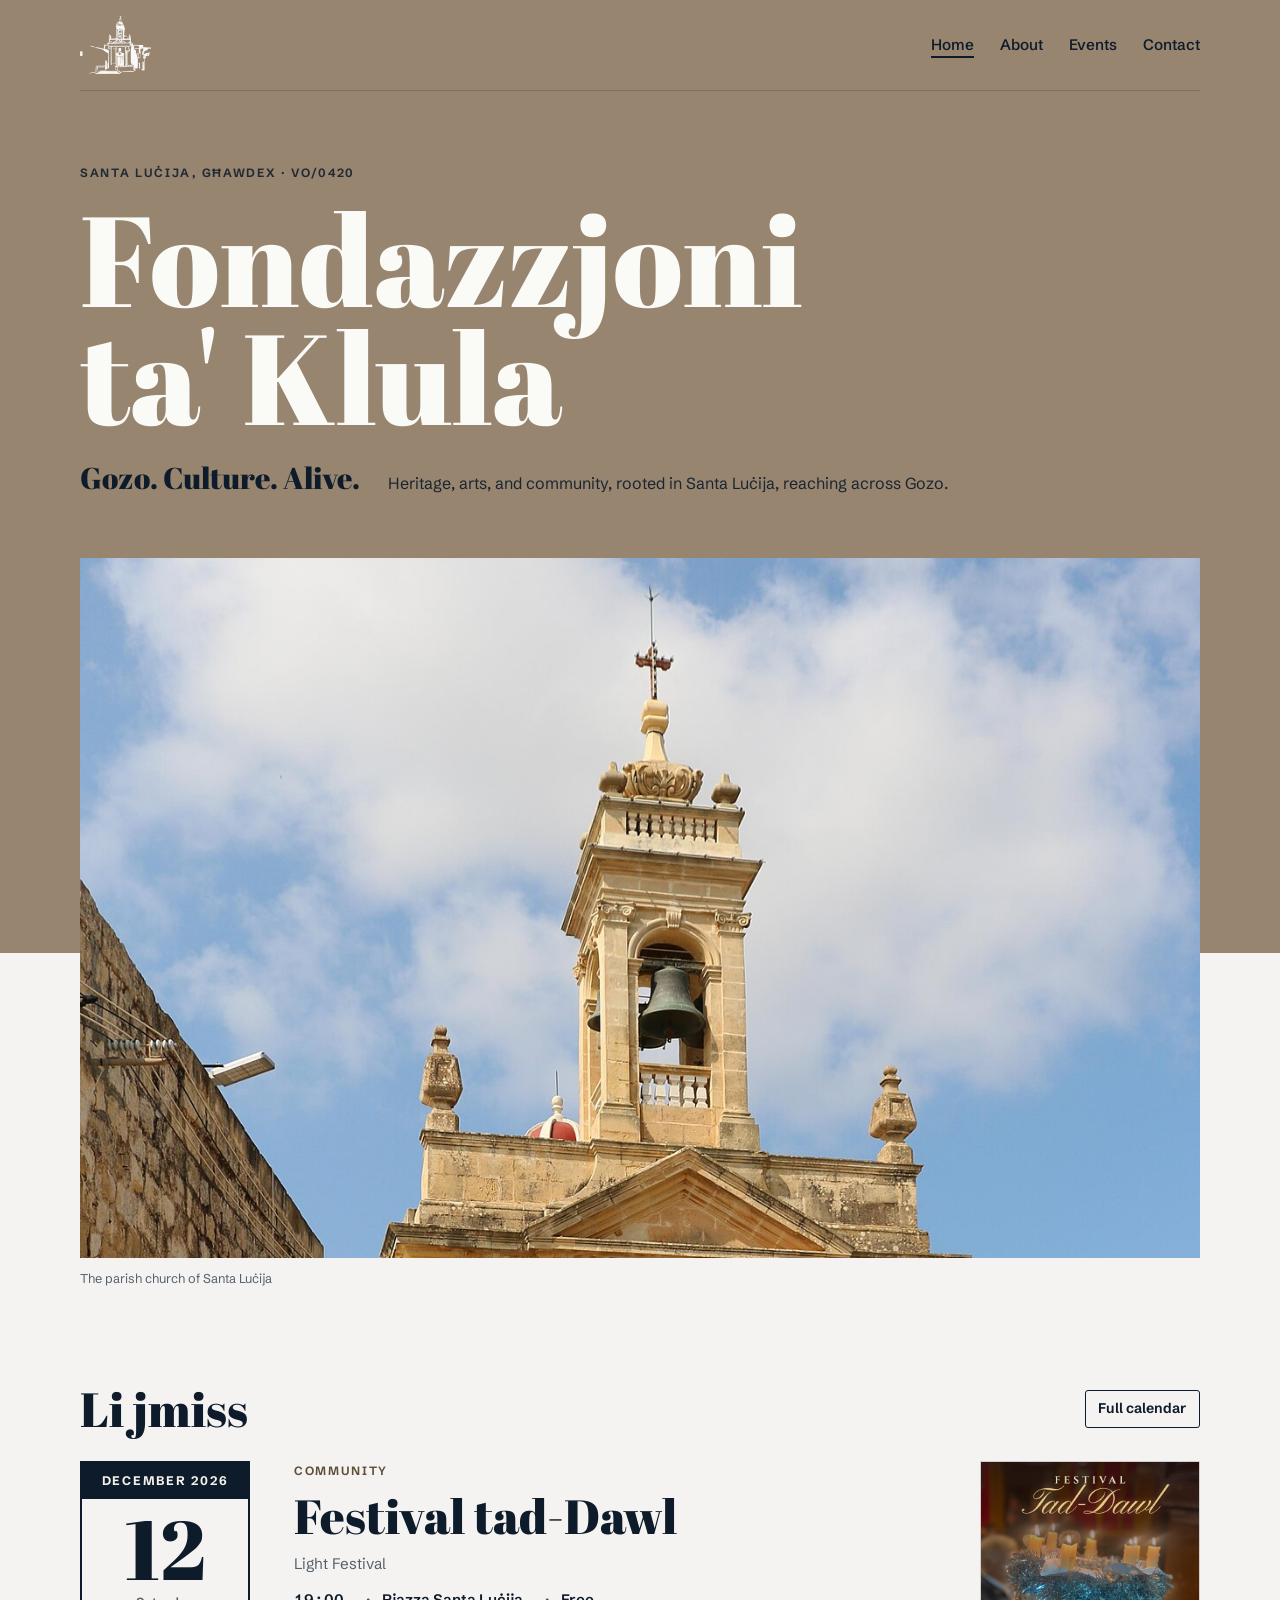
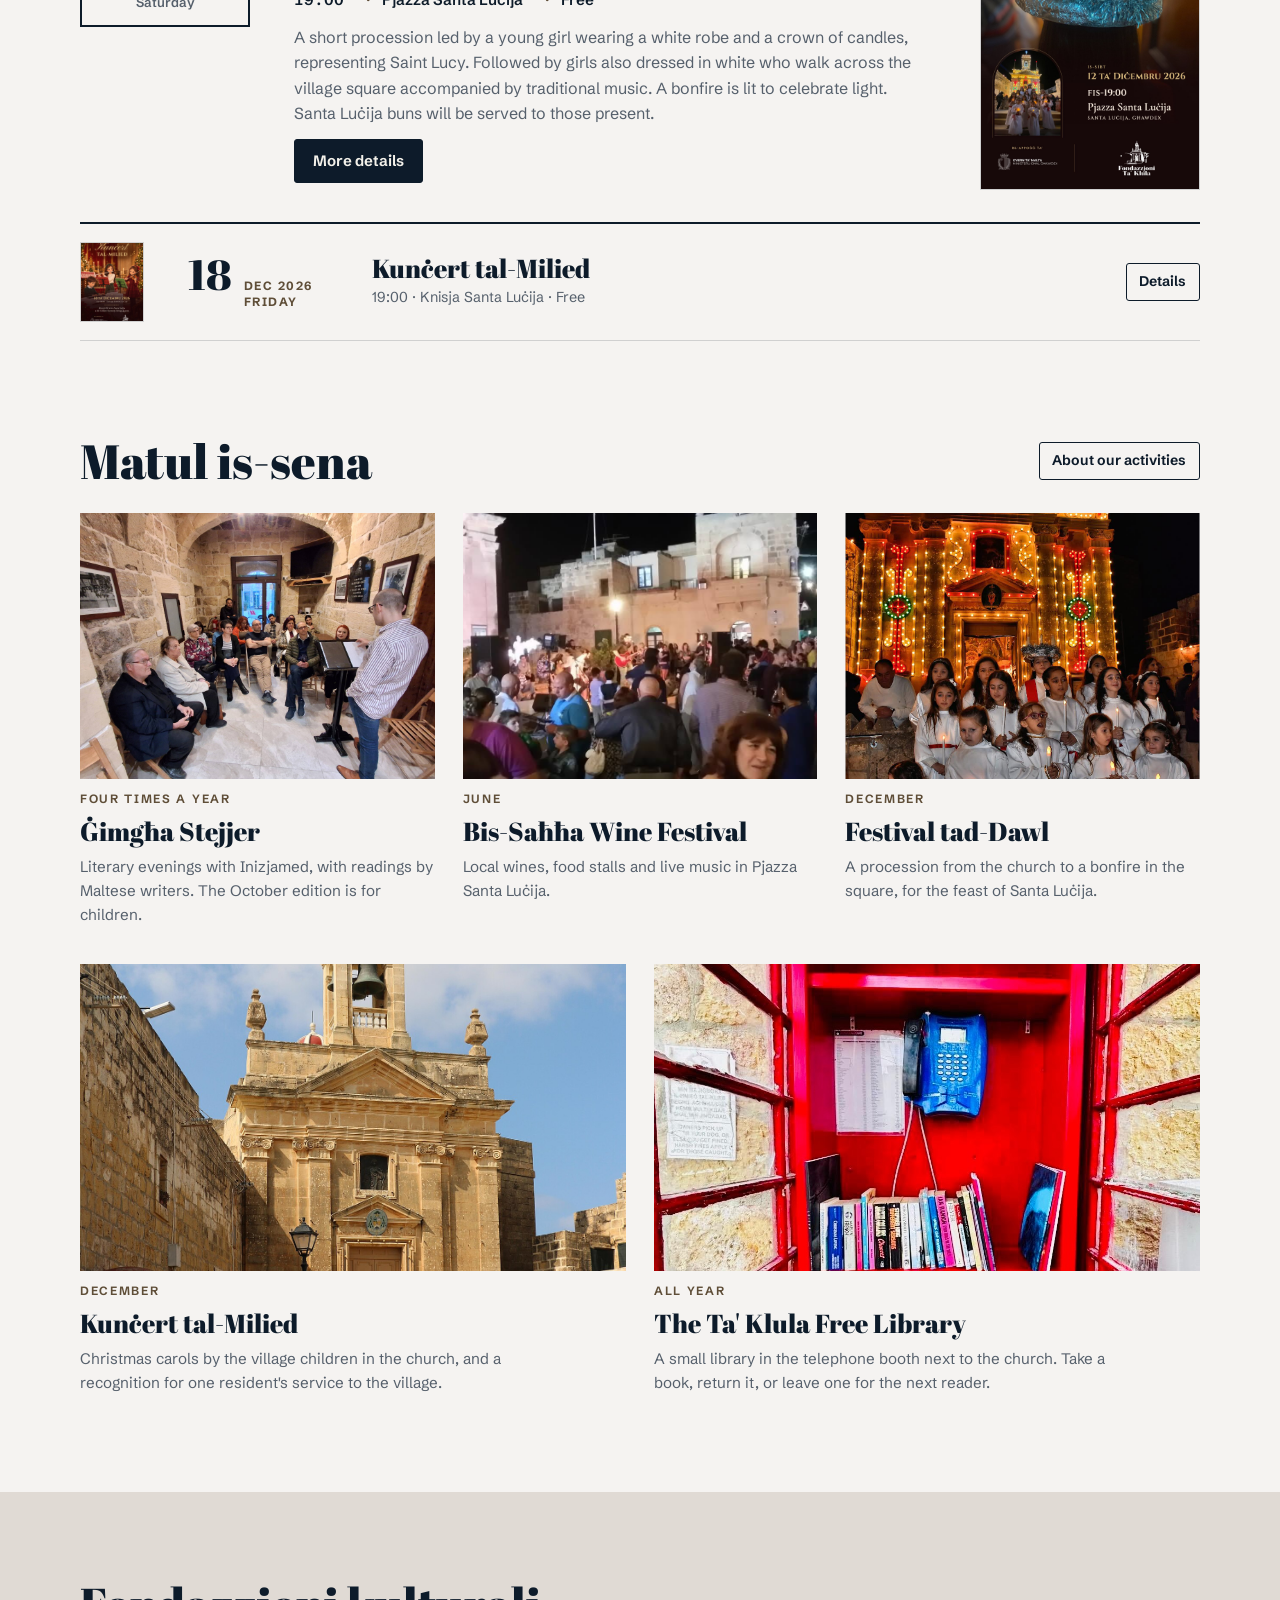
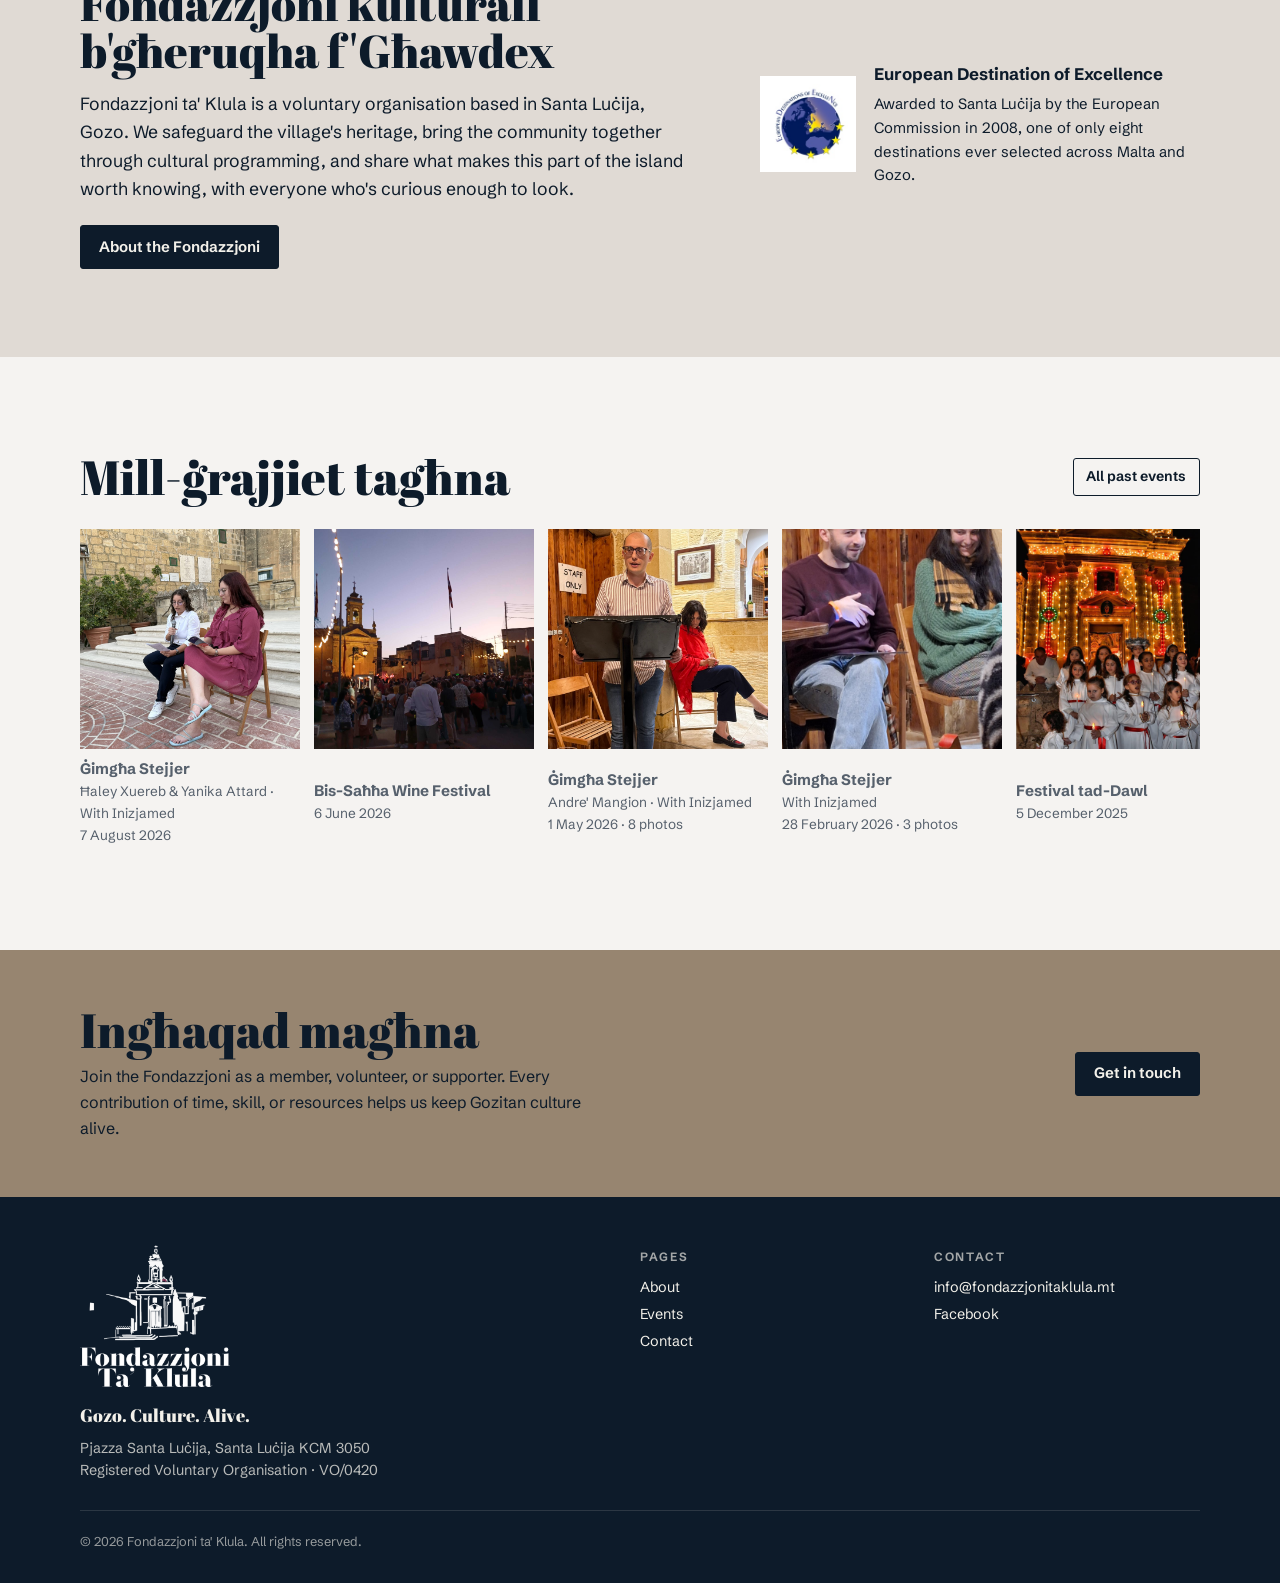
==== commit 0c21e0ec: "Add files via upload new design" ====
--- a/index.html
+++ b/index.html
@@ -1,1304 +1,90 @@
-<!DOCTYPE html>
+<!doctype html>
 <html lang="en">
 <head>
-  <meta charset="UTF-8" />
-  <meta name="viewport" content="width=device-width, initial-scale=1.0" />
-  <title>Fondazzjoni ta' Klula — Gozo. Culture. Alive.</title>
-  <meta name="description" content="A heritage and cultural foundation celebrating Gozo — rooted in Santa Lucija, open to everyone." />
-  <link rel="icon" type="image/png" sizes="32x32" href="favicon-32.png">
-  <link rel="icon" type="image/png" sizes="16x16" href="favicon-16.png">
-  <link rel="apple-touch-icon" sizes="180x180" href="favicon-180.png">
-  <link rel="preconnect" href="https://fonts.googleapis.com" />
-  <link rel="preconnect" href="https://fonts.gstatic.com" crossorigin />
-  <link href="https://fonts.googleapis.com/css2?family=Cormorant+Garamond:ital,wght@0,400;0,600;0,700;1,400;1,600&family=Plus+Jakarta+Sans:wght@300;400;500;600&display=swap" rel="stylesheet" />
-  <style>
-    /* TOKENS */
-    :root {
-      --warm:        #D4522A;
-      --warm-soft:   #E87050;
-      --warm-bg:     #FDF2EE;
-      --cool:        #1B6CA8;
-      --cool-soft:   #3D8EC4;
-      --cool-bg:     #EBF3FA;
-      --cream:       #F6F1E9;
-      --sand:        #EAE5DC;
-      --white:       #FFFFFF;
-      --text:        #1A1612;
-      --mid:         #665D54;
-      --light:       #A09890;
-      --border:      #E2DDD6;
-      --fd: 'Cormorant Garamond', Georgia, serif;
-      --fb: 'Plus Jakarta Sans', system-ui, sans-serif;
-      --ease: cubic-bezier(0.4, 0, 0.2, 1);
-    }
-    *, *::before, *::after { box-sizing: border-box; margin: 0; padding: 0; }
-    html { scroll-behavior: smooth; }
-    body { font-family: var(--fb); background: var(--white); color: var(--text); -webkit-font-smoothing: antialiased; overflow-x: hidden; }
-    a { color: inherit; text-decoration: none; }
-    img { display: block; max-width: 100%; }
-
-    /* NAV */
-    .nav {
-      position: fixed; top: 0; left: 0; right: 0; z-index: 200;
-      height: 64px; display: flex; align-items: center;
-      justify-content: space-between; padding: 0 52px;
-      transition: background 0.5s, border-color 0.5s;
-    }
-    .nav.light {
-      background: rgba(246, 241, 233, 0.94);
-      backdrop-filter: blur(18px);
-      border-bottom: 1px solid var(--border);
-    }
-    .nav-brand-link { display: flex; align-items: center; gap: 14px; }
-    .nav-logo-img {
-      height: 52px; width: auto; opacity: 0.92;
-      filter: brightness(0) invert(1);
-      transition: filter 0.4s, opacity 0.4s;
-    }
-    .nav.light .nav-logo-img { filter: none; opacity: 1; }
-    .nav-brand-text { display: flex; flex-direction: column; line-height: 1.25; }
-    .nav-brand-name {
-      font-family: var(--fd); font-size: 1.3rem; font-weight: 600;
-      letter-spacing: 0.04em; color: var(--white); transition: color 0.4s;
-    }
-    .nav.light .nav-brand-name { color: var(--text); }
-    .nav-brand-reg {
-      font-size: 0.6rem; font-weight: 500; letter-spacing: 0.16em;
-      text-transform: uppercase; color: rgba(255,255,255,0.4); transition: color 0.4s;
-    }
-    .nav.light .nav-brand-reg { color: var(--light); }
-    .nav-links { display: flex; gap: 36px; list-style: none; }
-    .nav-links a {
-      font-size: 0.74rem; font-weight: 500; letter-spacing: 0.09em;
-      text-transform: uppercase; color: rgba(255,255,255,0.6); transition: color 0.2s;
-    }
-    .nav.light .nav-links a { color: var(--mid); }
-    .nav-links a:hover, .nav-links a.active { color: var(--cool) !important; }
-
-    /* HERO */
-    .hero {
-      position: relative; width: 100%; height: 100vh; min-height: 640px;
-      overflow: hidden; display: flex; align-items: flex-end;
-    }
-    .hero-photo { position: absolute; inset: 0; z-index: 0; }
-    .hero-photo img {
-      width: 100%; height: 100%; object-fit: cover; object-position: center 50%;
-      animation: kenBurns 28s ease-in-out infinite alternate;
-      transform-origin: center; will-change: transform;
-    }
-    @keyframes kenBurns {
-      0%   { transform: scale(1.18) translate(3%, 2%); }
-      25%  { transform: scale(1.12) translate(-2%, 1%); }
-      50%  { transform: scale(1.15) translate(1%, -3%); }
-      75%  { transform: scale(1.10) translate(-3%, 0%); }
-      100% { transform: scale(1.18) translate(2%, 3%); }
-    }
-    .hero-overlay {
-      position: absolute; inset: 0; z-index: 1;
-      background: linear-gradient(to bottom,
-        rgba(15,12,8,0.45) 0%, rgba(15,12,8,0.1) 35%,
-        rgba(15,12,8,0.1) 55%, rgba(15,12,8,0.72) 100%);
-    }
-    .hero-wash {
-      position: absolute; inset: 0; z-index: 2;
-      background: radial-gradient(ellipse 140% 100% at 90% 10%, rgba(212,82,42,0.5) 0%, transparent 55%);
-      animation: washDrift 12s ease-in-out infinite alternate;
-      mix-blend-mode: screen;
-    }
-    @keyframes washDrift {
-      0% { opacity: 0.7; transform: translate(0,0) scale(1); }
-      50% { opacity: 1; transform: translate(-8%,5%) scale(1.1); }
-      100% { opacity: 0.5; transform: translate(5%,-5%) scale(0.95); }
-    }
-    .hero-wash-2 {
-      position: absolute; inset: 0; z-index: 2;
-      background: radial-gradient(ellipse 120% 90% at 5% 90%, rgba(27,108,168,0.45) 0%, transparent 50%);
-      animation: washDrift2 16s ease-in-out infinite alternate;
-      mix-blend-mode: screen;
-    }
-    @keyframes washDrift2 {
-      0% { opacity: 0.5; transform: translate(0,0) scale(1); }
-      50% { opacity: 0.9; transform: translate(6%,-8%) scale(1.15); }
-      100% { opacity: 0.4; transform: translate(-4%,4%) scale(1.05); }
-    }
-    .hero-wash-3 {
-      position: absolute; inset: 0; z-index: 2;
-      background: radial-gradient(ellipse 80% 60% at 50% 50%, rgba(0,0,0,0) 30%, rgba(0,0,0,0.35) 100%);
-      animation: vignettePulse 8s ease-in-out infinite alternate;
-    }
-    @keyframes vignettePulse { 0% { opacity: 0.6; } 100% { opacity: 1; } }
-
-    .hero-content {
-      position: relative; z-index: 10;
-      width: 100%; max-width: 780px; padding: 0 52px 88px;
-    }
-    .hero-headline {
-      font-family: var(--fd);
-      font-size: clamp(4.5rem, 8vw, 8.5rem);
-      font-weight: 700; line-height: 0.88;
-      letter-spacing: -0.03em; color: var(--white);
-    }
-    .hero-headline .ln { display: block; }
-    .hero-headline .ln:nth-child(2) { color: rgba(255,255,255,0.55); font-style: italic; }
-    .hero-headline .ln:nth-child(3) { color: var(--warm-soft); }
-    .hero-desc {
-      font-size: 1rem; font-weight: 300; line-height: 1.75;
-      color: rgba(255,255,255,0.58); max-width: 520px;
-      margin-top: 28px; margin-bottom: 0;
-    }
-    /* Scroll indicator */
-    .hero-scroll {
-      position: absolute; bottom: 36px; left: 50%;
-      transform: translateX(-50%); z-index: 10;
-      display: flex; flex-direction: column; align-items: center; gap: 8px;
-      cursor: pointer; opacity: 1;
-    }
-    .hero-scroll span {
-      font-size: 0.58rem; font-weight: 600; letter-spacing: 0.22em;
-      text-transform: uppercase; color: rgba(255,255,255,0.35);
-    }
-    .hero-scroll-chevron { display: flex; flex-direction: column; align-items: center; gap: 3px; }
-    .hero-scroll-chevron svg { animation: chevronBounce 1.8s ease-in-out infinite; color: rgba(255,255,255,0.45); }
-    .hero-scroll-chevron svg:nth-child(2) { animation-delay: 0.18s; opacity: 0.6; }
-    .hero-scroll-chevron svg:nth-child(3) { animation-delay: 0.36s; opacity: 0.3; }
-    @keyframes chevronBounce {
-      0%, 100% { transform: translateY(0); }
-      50% { transform: translateY(5px); }
-    }
-
-    /* SEC LABEL */
-    .sec-label {
-      display: inline-flex; align-items: center; gap: 10px;
-      font-size: 0.64rem; font-weight: 600; letter-spacing: 0.2em;
-      text-transform: uppercase; color: var(--cool); margin-bottom: 20px;
-    }
-    .sec-label::before {
-      content: ''; width: 18px; height: 1.5px;
-      background: var(--cool); flex-shrink: 0;
-    }
-
-    /* ABOUT SECTION */
-    .about { background: var(--cream); padding: 112px 52px; }
-    .about-inner {
-      max-width: 1160px; margin: 0 auto;
-      display: grid; grid-template-columns: 1.1fr 0.9fr;
-      gap: 88px; align-items: center;
-    }
-    .about-text h2 {
-      font-family: var(--fd); font-size: clamp(2.2rem, 4vw, 3.6rem);
-      font-weight: 600; line-height: 1.06; letter-spacing: -0.02em;
-      color: var(--text); margin-bottom: 24px;
-    }
-    .about-text h2 em { font-style: italic; color: var(--mid); }
-    .about-text p {
-      font-size: 0.97rem; font-weight: 300; line-height: 1.82;
-      color: var(--mid); margin-bottom: 36px;
-    }
-    .btn-arrow {
-      display: inline-flex; align-items: center; gap: 10px;
-      font-size: 0.74rem; font-weight: 600; letter-spacing: 0.1em;
-      text-transform: uppercase; color: var(--cool); transition: gap 0.2s;
-    }
-    .btn-arrow:hover { gap: 16px; color: var(--cool-soft); }
-    .about-photo {
-      width: 100%; aspect-ratio: 4/3; overflow: hidden;
-      border-radius: 3px; box-shadow: 0 16px 56px rgba(0,0,0,0.1);
-    }
-    .about-photo img {
-      width: 100%; height: 100%; object-fit: cover;
-      transition: transform 0.7s var(--ease);
-    }
-    .about-photo:hover img { transform: scale(1.03); }
-
-    /* EDEN RECOGNITION */
-    .eden-sec {
-      background: var(--white); padding: 72px 52px;
-      border-top: 1px solid var(--border); border-bottom: 1px solid var(--border);
-    }
-    .eden-inner {
-      max-width: 1160px; margin: 0 auto;
-      display: flex; flex-direction: row; align-items: center; gap: 56px;
-    }
-    .eden-logo-wrap { flex-shrink: 0; width: 140px; }
-    .eden-logo-wrap img { width: 140px; height: 140px; object-fit: contain; }
-    .eden-vdivider { flex-shrink: 0; width: 1px; height: 100px; background: var(--border); }
-    .eden-text { flex: 1; min-width: 0; }
-    .eden-text .sec-label { margin-bottom: 12px; }
-    .eden-text h2 {
-      font-family: var(--fd); font-size: clamp(1.6rem, 2.8vw, 2.4rem);
-      font-weight: 600; letter-spacing: -0.02em; line-height: 1.1;
-      color: var(--text); margin-bottom: 16px;
-    }
-    .eden-text h2 em { font-style: italic; color: var(--mid); }
-    .eden-text p { font-size: 0.92rem; font-weight: 300; line-height: 1.78; color: var(--mid); }
-    .eden-badge {
-      flex-shrink: 0; text-align: center; padding: 28px 36px;
-      background: #F0FAF5; border: 1px solid #B8DEC9; min-width: 140px;
-    }
-    .eden-badge .eb-year {
-      font-family: var(--fd); font-size: 2.8rem; font-weight: 700;
-      line-height: 1; color: #006B3C;
-    }
-    .eden-badge .eb-label {
-      font-size: 0.58rem; font-weight: 700; letter-spacing: 0.14em;
-      text-transform: uppercase; color: #006B3C; opacity: 0.7; margin-top: 6px;
-    }
-    .eden-badge .eb-country { font-size: 0.72rem; color: #006B3C; margin-top: 8px; opacity: 0.6; }
-
-    /* EVENTS */
-    .events { background: var(--white); padding: 96px 52px 56px; border-top: 1px solid var(--border); }
-    .events-inner { max-width: 1160px; margin: 0 auto; }
-    .events-header { display: flex; justify-content: space-between; align-items: flex-end; margin-bottom: 48px; }
-    .events-header h2 {
-      font-family: var(--fd); font-size: clamp(2rem, 3.5vw, 3rem);
-      font-weight: 600; letter-spacing: -0.02em; margin-top: 14px;
-    }
-    .ev-featured {
-      background: var(--cool); color: var(--white); padding: 48px 52px;
-      display: grid; grid-template-columns: auto 1fr auto;
-      gap: 48px; align-items: center; margin-bottom: 4px;
-      cursor: pointer; transition: background 0.2s; text-decoration: none;
-    }
-    .ev-featured:hover { background: #155a8c; }
-    .ev-featured-date { text-align: center; min-width: 80px; display: flex; flex-direction: column; align-items: center; }
-    .ev-featured-date .fd {
-      font-family: var(--fd); font-size: 3.2rem; font-weight: 700;
-      line-height: 1; color: var(--white);
-    }
-    .ev-featured-date .fm {
-      font-size: 0.85rem; font-weight: 400; letter-spacing: 0.04em;
-      text-transform: none; color: rgba(255,255,255,0.75); margin-top: 8px; line-height: 1.5;
-    }
-    .ev-featured-divider { width: 1px; height: 80px; background: rgba(255,255,255,0.2); }
-    .ev-featured-tag {
-      font-size: 0.62rem; font-weight: 600; letter-spacing: 0.18em;
-      text-transform: uppercase; color: rgba(255,255,255,0.5); margin-bottom: 10px;
-    }
-    .ev-featured-body h3 {
-      font-family: var(--fd); font-size: clamp(1.4rem, 2.5vw, 2rem);
-      font-weight: 600; color: var(--white); margin-bottom: 10px;
-      letter-spacing: -0.01em; line-height: 1.1;
-    }
-    .ev-featured-meta {
-      font-size: 0.82rem; color: rgba(255,255,255,0.6);
-      display: flex; gap: 20px; flex-wrap: wrap;
-    }
-    .ev-featured-arrow { color: rgba(255,255,255,0.4); transition: transform 0.2s, color 0.2s; }
-    .ev-featured:hover .ev-featured-arrow { transform: translateX(5px); color: var(--white); }
-    .ev-row {
-      display: grid; grid-template-columns: 80px 1fr 28px;
-      align-items: stretch; border-bottom: 1px solid var(--border);
-      cursor: pointer; transition: background 0.18s;
-    }
-    .ev-row:first-of-type { border-top: 1px solid var(--border); }
-    .ev-row:hover { background: var(--cool-bg); }
-    .ev-row:hover .ev-arr { opacity: 1; transform: translateX(0); }
-    .ev-date {
-      display: flex; flex-direction: column; align-items: center;
-      justify-content: center; padding: 24px 10px; border-right: 1px solid var(--border);
-    }
-    .ev-date .d { font-family: var(--fd); font-size: 2rem; font-weight: 700; line-height: 1; color: var(--cool); }
-    .ev-date .m { font-size: 0.57rem; font-weight: 600; letter-spacing: 0.12em; text-transform: uppercase; color: var(--light); margin-top: 3px; }
-    .ev-body { padding: 22px 32px; }
-    .ev-body h3 { font-family: var(--fd); font-size: 1.2rem; font-weight: 600; color: var(--text); margin-bottom: 6px; letter-spacing: -0.01em; }
-    .ev-meta { display: flex; flex-wrap: wrap; gap: 14px; font-size: 0.78rem; color: var(--light); }
-    .ev-arr { display: flex; align-items: center; padding-right: 4px; color: var(--cool); opacity: 0; transform: translateX(-8px); transition: opacity 0.2s, transform 0.2s; }
-    .ev-empty { padding: 48px 0; font-size: 0.9rem; color: var(--light); font-style: italic; }
-    .ev-loading { padding: 48px 0; font-size: 0.9rem; color: var(--light); }
-
-    /* ACTIVITIES */
-    .activities { background: var(--white); padding: 56px 52px 80px; }
-    .activities-inner { max-width: 1160px; margin: 0 auto; }
-    .activities-header { margin-bottom: 36px; }
-    .activities-header h2 {
-      font-family: var(--fd); font-size: clamp(2rem, 3.5vw, 3rem);
-      font-weight: 600; letter-spacing: -0.02em; line-height: 1.05; margin-top: 14px;
-    }
-    .act-lead {
-      font-size: 1.05rem; font-weight: 300; line-height: 1.82;
-      color: var(--mid); max-width: 740px; margin-bottom: 52px;
-    }
-    .act-tiles {
-      display: grid; grid-template-columns: repeat(3, 1fr);
-      gap: 2px; margin-bottom: 44px;
-    }
-    .act-tile {
-      background: var(--cream); padding: 44px 40px;
-      border: 1px solid var(--border); position: relative;
-      overflow: hidden; transition: border-color 0.25s, box-shadow 0.25s;
-    }
-    .act-tile:hover { border-color: var(--warm); box-shadow: 0 4px 24px rgba(212,82,42,0.08); }
-    .act-tile-num {
-      font-family: var(--fd); font-size: 5rem; font-weight: 700;
-      line-height: 1; color: var(--text); opacity: 0.06;
-      position: absolute; top: 16px; right: 24px;
-      pointer-events: none; letter-spacing: -0.03em; transition: opacity 0.25s;
-    }
-    .act-tile:hover .act-tile-num { opacity: 0.1; }
-    .act-tile-body h3 {
-      font-family: var(--fd); font-size: 1.6rem; font-weight: 600;
-      color: var(--text); margin-bottom: 14px; letter-spacing: -0.01em;
-    }
-    .act-tile-body p { font-size: 0.9rem; font-weight: 300; color: var(--mid); line-height: 1.72; }
-    .act-cta-line { margin-top: 8px; }
-
-    /* PAST EVENTS TEASER */
-    .past-teaser { background: var(--cream); padding: 80px 52px; border-top: 1px solid var(--border); }
-    .past-teaser-inner { max-width: 1160px; margin: 0 auto; }
-    .past-teaser-header { display: flex; justify-content: space-between; align-items: flex-end; margin-bottom: 36px; }
-    .past-teaser-header h2 { font-family: var(--fd); font-size: clamp(1.8rem, 3vw, 2.6rem); font-weight: 600; letter-spacing: -0.02em; margin-top: 12px; }
-    .past-teaser-grid { display: grid; grid-template-columns: repeat(3, 1fr); gap: 4px; }
-    .past-teaser-tile { position: relative; overflow: hidden; background: var(--sand); }
-    .past-teaser-tile-img { width: 100%; aspect-ratio: 4/3; overflow: hidden; background: #1a1612; }
-    .past-teaser-tile-img img { width: 100%; height: 100%; object-fit: contain; background: #1a1612; transition: transform 0.6s var(--ease); filter: saturate(0.85); }
-    .past-teaser-tile:hover .past-teaser-tile-img img { transform: scale(1.05); filter: saturate(1); }
-    .past-teaser-tile-ph { width: 100%; aspect-ratio: 4/3; background: var(--sand); display: flex; align-items: center; justify-content: center; }
-    .past-teaser-tile-ph svg { opacity: 0.2; }
-    .past-teaser-tile-info { padding: 14px 16px; background: var(--white); border-top: 2px solid transparent; transition: border-color 0.2s; }
-    .past-teaser-tile:hover .past-teaser-tile-info { border-color: var(--warm); }
-    .past-teaser-tile-year { font-size: 0.58rem; font-weight: 700; letter-spacing: 0.16em; text-transform: uppercase; color: var(--cool); margin-bottom: 3px; }
-    .past-teaser-tile-title { font-family: var(--fd); font-size: 1rem; font-weight: 600; color: var(--text); line-height: 1.1; }
-    .past-teaser-tile-subtitle { font-family: var(--fd); font-size: 0.82rem; font-style: italic; font-weight: 400; color: var(--mid); margin-top: 2px; line-height: 1.2; }
-
-    /* EDEN RECOGNITION */
-    /* CTA */
-    .cta { background: var(--white); padding: 112px 52px; border-top: 1px solid var(--border); }
-    .cta-inner { max-width: 1160px; margin: 0 auto; display: flex; justify-content: space-between; align-items: center; gap: 48px; }
-    .cta-text h2 { font-family: var(--fd); font-size: clamp(2.2rem, 4.5vw, 4rem); font-weight: 600; letter-spacing: -0.025em; line-height: 0.98; color: var(--text); margin-bottom: 16px; }
-    .cta-text h2 em { font-style: italic; color: var(--warm); }
-    .cta-text p { font-size: 0.97rem; font-weight: 300; color: var(--mid); max-width: 400px; line-height: 1.75; }
-    .btn-fill {
-      display: inline-flex; align-items: center; gap: 10px;
-      background: var(--warm); color: var(--white);
-      font-size: 0.74rem; font-weight: 600; letter-spacing: 0.1em;
-      text-transform: uppercase; padding: 14px 26px;
-      transition: background 0.2s, transform 0.15s; border: none; cursor: pointer;
-    }
-    .btn-fill:hover { background: #b83d1a; transform: translateY(-1px); }
-
-    /* FOOTER */
-    .footer { background: var(--text); padding: 72px 52px 40px; }
-    .footer-grid {
-      max-width: 1160px; margin: 0 auto;
-      display: grid; grid-template-columns: 1.5fr 1fr 1fr;
-      gap: 56px; padding-bottom: 48px;
-      border-bottom: 1px solid rgba(255,255,255,0.12); margin-bottom: 28px;
-    }
-    .f-name { font-family: var(--fd); font-size: 1.35rem; font-weight: 600; color: var(--white); margin-bottom: 5px; }
-    .f-tag { font-family: var(--fd); font-style: italic; font-size: 0.92rem; color: var(--warm-soft); margin-bottom: 20px; }
-    .f-reg { font-size: 0.68rem; letter-spacing: 0.06em; color: rgba(255,255,255,0.35); }
-    .f-col h4 { font-size: 0.62rem; font-weight: 700; letter-spacing: 0.2em; text-transform: uppercase; color: rgba(255,255,255,0.4); margin-bottom: 16px; }
-    .f-col ul { list-style: none; display: flex; flex-direction: column; gap: 9px; }
-    .f-col a { font-size: 0.9rem; color: rgba(255,255,255,0.65); transition: color 0.2s; }
-    .f-col a:hover { color: var(--white); }
-    .f-col p { font-size: 0.9rem; line-height: 1.8; color: rgba(255,255,255,0.65); }
-    .footer-bottom { max-width: 1160px; margin: 0 auto; display: flex; justify-content: space-between; align-items: center; font-size: 0.72rem; color: rgba(255,255,255,0.4); }
-    .f-social a { color: rgba(255,255,255,0.4); transition: color 0.2s; margin-left: 14px; }
-    .f-social a:hover { color: var(--warm-soft); }
-
-    /* EVENT OVERLAY */
-    .ev-overlay { position: fixed; inset: 0; z-index: 9999; display: flex; justify-content: flex-end; pointer-events: none; }
-    .ev-overlay.open { pointer-events: all; }
-    .ev-overlay-backdrop { position: absolute; inset: 0; background: rgba(26,22,18,0); transition: background 0.4s ease; }
-    .ev-overlay.open .ev-overlay-backdrop { background: rgba(26,22,18,0.6); }
-    .ev-overlay-panel { position: relative; z-index: 1; width: min(560px, 100vw); height: 100%; background: #fff; display: flex; flex-direction: column; transform: translateX(100%); transition: transform 0.42s cubic-bezier(0.4,0,0.2,1); overflow: hidden; box-shadow: -8px 0 48px rgba(0,0,0,0.18); }
-    .ev-overlay.open .ev-overlay-panel { transform: translateX(0); }
-    .ev-panel-poster { width: 100%; aspect-ratio: 3/2; flex-shrink: 0; position: relative; overflow: hidden; background: #1A1612; }
-    .ev-panel-poster img { width:100%; height:100%; object-fit:cover; }
-    .ev-panel-poster-placeholder { position: absolute; inset: 0; display: flex; align-items: center; justify-content: center; flex-direction: column; gap: 12px; background: linear-gradient(135deg, #1A1612 0%, #2d1f10 100%); }
-    .ev-panel-poster-placeholder .p-tag { font-size: 0.6rem; font-weight: 700; letter-spacing: 0.22em; text-transform: uppercase; color: #E87050; }
-    .ev-panel-poster-placeholder .p-title { font-family: 'Cormorant Garamond', Georgia, serif; font-size: clamp(1.6rem, 5vw, 2.4rem); font-weight: 700; color: #fff; text-align: center; padding: 0 32px; line-height: 1.1; letter-spacing: -0.02em; }
-    .ev-panel-poster-placeholder .p-date { font-family: 'Cormorant Garamond', Georgia, serif; font-size: 1rem; color: rgba(255,255,255,0.5); letter-spacing: 0.04em; }
-    .ev-panel-close { position: absolute; top: 16px; right: 16px; z-index: 2; width: 38px; height: 38px; border-radius: 50%; background: rgba(255,255,255,0.18); backdrop-filter: blur(8px); border: none; cursor: pointer; color: #fff; display: flex; align-items: center; justify-content: center; transition: background 0.2s; }
-    .ev-panel-close:hover { background: rgba(255,255,255,0.32); }
-    .ev-panel-body { flex: 1; overflow-y: auto; padding: 40px 44px 56px; display: flex; flex-direction: column; gap: 20px; }
-    .ev-panel-tag { font-size: 0.6rem; font-weight: 700; letter-spacing: 0.2em; text-transform: uppercase; color: #D4522A; }
-    .ev-panel-title { font-family: 'Cormorant Garamond', Georgia, serif; font-size: clamp(1.8rem, 5vw, 2.6rem); font-weight: 700; line-height: 1.05; letter-spacing: -0.02em; color: #1A1612; }
-    .ev-panel-desc { font-size: 0.97rem; font-weight: 300; line-height: 1.8; color: #665D54; }
-    .ev-panel-details { border-top: 1px solid #E2DDD6; padding-top: 20px; display: flex; flex-direction: column; }
-    .ev-panel-detail { display: flex; justify-content: space-between; align-items: baseline; padding: 13px 0; border-bottom: 1px solid #E2DDD6; }
-    .ev-panel-detail .d-label { font-size: 0.6rem; font-weight: 700; letter-spacing: 0.18em; text-transform: uppercase; color: #A09890; }
-    .ev-panel-detail .d-value { font-size: 0.88rem; color: #1A1612; }
-    .ev-panel-free { font-size: 0.7rem; font-weight: 600; letter-spacing: 0.1em; text-transform: uppercase; color: #1B6CA8; background: #EBF3FA; padding: 7px 14px; align-self: flex-start; }
-
-    /* LIGHTBOX */
-    .lb { position: fixed; inset: 0; z-index: 10000; background: rgba(10,8,6,0.95); display: flex; align-items: center; justify-content: center; opacity: 0; pointer-events: none; transition: opacity 0.3s ease; }
-    .lb.open { opacity: 1; pointer-events: all; }
-    .lb-img-wrap { position: relative; max-width: 90vw; max-height: 85vh; display: flex; align-items: center; justify-content: center; }
-    .lb-img-wrap img { max-width: 90vw; max-height: 82vh; object-fit: contain; display: block; border-radius: 2px; box-shadow: 0 24px 80px rgba(0,0,0,0.6); transition: opacity 0.2s; }
-    .lb-img-wrap img.loading { opacity: 0.3; }
-    .lb-prev, .lb-next { position: fixed; top: 50%; transform: translateY(-50%); width: 52px; height: 52px; background: rgba(255,255,255,0.1); border: 1px solid rgba(255,255,255,0.15); border-radius: 50%; color: #fff; cursor: pointer; display: flex; align-items: center; justify-content: center; transition: background 0.2s; z-index: 2; }
-    .lb-prev { left: 24px; }
-    .lb-next { right: 24px; }
-    .lb-prev:hover { background: rgba(255,255,255,0.2); }
-    .lb-next:hover { background: rgba(255,255,255,0.2); }
-    .lb-prev.hidden, .lb-next.hidden { opacity: 0; pointer-events: none; }
-    .lb-close { position: fixed; top: 20px; right: 24px; width: 44px; height: 44px; background: rgba(255,255,255,0.1); border: 1px solid rgba(255,255,255,0.15); border-radius: 50%; color: #fff; cursor: pointer; display: flex; align-items: center; justify-content: center; transition: background 0.2s; z-index: 2; border: none; }
-    .lb-close:hover { background: rgba(255,255,255,0.22); }
-    .lb-meta { position: fixed; bottom: 24px; left: 50%; transform: translateX(-50%); display: flex; flex-direction: column; align-items: center; gap: 6px; z-index: 2; }
-    .lb-caption { font-family: 'Cormorant Garamond', Georgia, serif; font-size: 1.1rem; font-style: italic; color: rgba(255,255,255,0.75); }
-    .lb-counter { font-size: 0.68rem; font-weight: 600; letter-spacing: 0.14em; text-transform: uppercase; color: rgba(255,255,255,0.35); }
-    .lb-thumbs { position: fixed; bottom: 80px; left: 50%; transform: translateX(-50%); display: flex; gap: 6px; max-width: 90vw; overflow-x: auto; padding: 4px; }
-    .lb-thumb { width: 52px; height: 40px; flex-shrink: 0; overflow: hidden; cursor: pointer; opacity: 0.45; border: 2px solid transparent; transition: opacity 0.2s, border-color 0.2s; border-radius: 2px; }
-    .lb-thumb img { width:100%; height:100%; object-fit:cover; }
-    .lb-thumb.active { opacity: 1; border-color: rgba(255,255,255,0.7); }
-
-    /* PAST TEASER tile placeholder */
-    .past-tile-ph { width: 100%; aspect-ratio: 4/3; background: var(--sand); display: flex; align-items: center; justify-content: center; }
-    .past-tile-ph svg { opacity: 0.2; }
-
-    /* RESPONSIVE */
-    @media (max-width: 1000px) {
-      .nav { padding: 0 24px; }
-      .nav-links { display: none; }
-      .nav-toggle { display: flex !important; }
-      .hero-content { max-width: 100%; padding: 0 28px 120px; }
-      .hero-scroll { bottom: 24px; }
-      .hero-desc { font-size: 0.9rem; }
-      .about { padding: 80px 28px; }
-      .about-inner { grid-template-columns: 1fr; gap: 40px; }
-      .eden-sec { padding: 56px 28px; }
-      .eden-inner { flex-direction: column; align-items: flex-start; gap: 28px; }
-      .eden-vdivider { display: none; }
-      .eden-badge { align-self: flex-start; }
-      .events { padding: 72px 28px 48px; }
-      .ev-featured { grid-template-columns: 80px 1fr; padding: 32px 24px; gap: 24px; }
-      .ev-featured-divider, .ev-featured-arrow { display: none; }
-      .ev-row { grid-template-columns: 70px 1fr; }
-      .events-header { flex-direction: column; align-items: flex-start; gap: 12px; }
-      .ev-arr { display: none; }
-      .activities { padding: 48px 28px 80px; }
-      .act-tiles { grid-template-columns: 1fr; }
-      .act-tile { padding: 32px 28px; }
-      .past-teaser { padding: 64px 24px; }
-      .past-teaser-grid { grid-template-columns: 1fr 1fr; }
-      .past-teaser-header { flex-direction: column; align-items: flex-start; gap: 16px; }
-      .cta { padding: 80px 28px; }
-      .cta-inner { flex-direction: column; align-items: flex-start; }
-      .footer { padding: 56px 24px 32px; }
-      .footer-grid { grid-template-columns: 1fr; gap: 36px; }
-      .footer-bottom { flex-direction: column; gap: 14px; }
-    }
-  
-    /* ─── TELEPHONE LIBRARY ─── */
-    .library-sec {
-      background: var(--cream);
-      padding: 100px 52px;
-      border-top: 1px solid var(--border);
-    }
-    .library-inner {
-      max-width: 1160px;
-      margin: 0 auto;
-      display: grid;
-      grid-template-columns: 0.65fr 1fr;
-      gap: 88px;
-      align-items: center;
-    }
-    .library-photo {
-      position: relative;
-      overflow: hidden;
-      border-radius: 3px;
-      box-shadow: 0 20px 60px rgba(0,0,0,0.12);
-    }
-    .library-photo img {
-      width: 100%;
-      aspect-ratio: 2/3;
-      object-fit: cover;
-      object-position: center top;
-      display: block;
-      transition: transform 0.7s var(--ease);
-    }
-    .library-photo:hover img { transform: scale(1.03); }
-    .library-text { }
-    .library-text .sec-label { margin-bottom: 20px; }
-    .library-text h2 {
-      font-family: var(--fd);
-      font-size: clamp(2rem, 3.5vw, 3rem);
-      font-weight: 600;
-      letter-spacing: -0.02em;
-      line-height: 1.08;
-      color: var(--text);
-      margin-bottom: 28px;
-    }
-    .library-text h2 em { font-style: italic; color: var(--mid); }
-    .library-text p {
-      font-size: 0.97rem;
-      font-weight: 300;
-      line-height: 1.82;
-      color: var(--mid);
-      margin-bottom: 20px;
-    }
-    .library-tag {
-      display: inline-flex;
-      align-items: center;
-      gap: 8px;
-      font-size: 0.68rem;
-      font-weight: 700;
-      letter-spacing: 0.14em;
-      text-transform: uppercase;
-      color: var(--warm);
-      margin-top: 8px;
-    }
-    .library-tag::before {
-      content: '';
-      width: 20px;
-      height: 1.5px;
-      background: var(--warm);
-    }
-    @media (max-width: 900px) {
-      .library-sec { padding: 72px 28px; }
-      .library-inner { grid-template-columns: 1fr; gap: 40px; }
-    }
-  
-    /* Mobile nav toggle */
-    .nav-toggle {
-      display: none;
-      flex-direction: column;
-      gap: 5px;
-      cursor: pointer;
-      padding: 8px;
-      background: none;
-      border: none;
-      z-index: 201;
-      position: relative;
-    }
-    .nav-toggle span {
-      display: block;
-      width: 24px;
-      height: 2px;
-      background: var(--white);
-      transition: background 0.3s;
-    }
-    .nav.light .nav-toggle span { background: var(--text); }
-    .nav-links.open {
-      display: flex !important;
-      flex-direction: column;
-      position: fixed;
-      top: 64px; left: 0; right: 0; bottom: 0;
-      background: rgba(26, 22, 18, 0.97);
-      padding: 48px 36px;
-      gap: 32px;
-      z-index: 199;
-    }
-    .nav-links.open a {
-      font-size: 1.4rem !important;
-      color: var(--white) !important;
-      letter-spacing: 0.06em;
-    }
-  
-    /* ─── ANNOUNCEMENT BANNER ─── */
-    .announce-bar {
-      position: fixed;
-      top: 64px;
-      left: 0; right: 0;
-      z-index: 190;
-      background: #1a9e96;
-      display: flex;
-      align-items: center;
-      justify-content: center;
-      gap: 20px;
-      padding: 0 24px;
-      height: 48px;
-      font-size: 0.78rem;
-      font-weight: 500;
-      color: #fff;
-      letter-spacing: 0.02em;
-    }
-    .announce-bar strong {
-      font-weight: 700;
-      letter-spacing: 0.04em;
-    }
-    .announce-bar .ann-dot {
-      opacity: 0.5;
-      margin: 0 2px;
-    }
-    .announce-bar .ann-btn {
-      background: #fff;
-      color: #1a9e96;
-      font-size: 0.7rem;
-      font-weight: 700;
-      letter-spacing: 0.1em;
-      text-transform: uppercase;
-      padding: 6px 16px;
-      white-space: nowrap;
-      transition: background 0.2s, color 0.2s;
-      flex-shrink: 0;
-    }
-    .announce-bar .ann-btn:hover {
-      background: #e8faf9;
-    }
-    .announce-bar .ann-close {
-      position: absolute;
-      right: 16px;
-      background: none;
-      border: none;
-      color: rgba(255,255,255,0.6);
-      cursor: pointer;
-      font-size: 1.1rem;
-      line-height: 1;
-      padding: 4px 8px;
-      transition: color 0.2s;
-    }
-    .announce-bar .ann-close:hover { color: #fff; }
-    /* Push page content down when banner is visible */
-    body.has-banner .hero { padding-top: 48px; }
-    @media (max-width: 700px) {
-      .announce-bar { height: auto; padding: 10px 40px 10px 16px; flex-wrap: wrap; gap: 8px; top: 64px; }
-      .announce-bar strong { font-size: 0.82rem; }
-      body.has-banner .hero { padding-top: 0; }
-    }
-  
-    .ev-panel-register {
-      display: inline-flex;
-      align-items: center;
-      gap: 8px;
-      background: #1a9e96;
-      color: #fff;
-      font-size: 0.74rem;
-      font-weight: 700;
-      letter-spacing: 0.1em;
-      text-transform: uppercase;
-      padding: 14px 24px;
-      margin-top: 4px;
-      transition: background 0.2s;
-    }
-    .ev-panel-register:hover { background: #158a82; color: #fff; }
-  
-    /* ─── FEATURED EVENT CARD ─── */
-        .feat-event {
-      width: 100%;
-      background: #0d3d3a;
-      display: grid;
-      grid-template-columns: 5fr 6fr;
-      height: 580px;
-    }
-    .feat-event-poster {
-      height: 580px;
-      overflow: hidden;
-      background: #0d3d3a;
-      display: flex;
-      align-items: center;
-      justify-content: center;
-    }
-    .feat-event-poster img {
-      height: 100%;
-      width: 100%;
-      object-fit: contain;
-      object-position: center;
-      display: block;
-    }
-    .feat-event:hover .feat-event-poster img { transform: scale(1.02); transition: transform 0.8s ease; }
-    .feat-event-body {
-      height: 100%;
-      display: flex;
-      flex-direction: column;
-      justify-content: center;
-      padding: 32px 52px;
-      overflow: hidden;
-    }
-    .feat-event-label {
-      font-size: 0.6rem;
-      font-weight: 700;
-      letter-spacing: 0.24em;
-      text-transform: uppercase;
-      color: #1a9e96;
-      margin-bottom: 12px;
-      display: flex;
-      align-items: center;
-      gap: 10px;
-    }
-    .feat-event-label::before {
-      content: '';
-      width: 18px;
-      height: 1.5px;
-      background: #1a9e96;
-    }
-    .feat-event-title {
-      font-family: 'Cormorant Garamond', Georgia, serif;
-      font-size: clamp(1.8rem, 3vw, 2.8rem);
-      font-weight: 700;
-      line-height: 1.05;
-      letter-spacing: -0.02em;
-      color: #fff;
-      margin-bottom: 14px;
-    }
-    .feat-event-details {
-      display: flex;
-      flex-direction: column;
-      gap: 6px;
-      margin-bottom: 20px;
-    }
-    .feat-event-detail {
-      display: flex;
-      align-items: baseline;
-      gap: 14px;
-    }
-    .feat-event-detail .fd-label {
-      font-size: 0.58rem;
-      font-weight: 700;
-      letter-spacing: 0.18em;
-      text-transform: uppercase;
-      color: rgba(255,255,255,0.35);
-      min-width: 60px;
-      flex-shrink: 0;
-    }
-    .feat-event-detail .fd-val {
-      font-size: 0.88rem;
-      color: rgba(255,255,255,0.85);
-      font-weight: 300;
-      line-height: 1.4;
-    }
-    .feat-event-register {
-      display: inline-flex;
-      align-items: center;
-      gap: 10px;
-      background: #1a9e96;
-      color: #fff;
-      font-size: 0.74rem;
-      font-weight: 700;
-      letter-spacing: 0.1em;
-      text-transform: uppercase;
-      padding: 12px 24px;
-      align-self: flex-start;
-      transition: background 0.2s;
-      margin-bottom: 8px;
-    }
-    .feat-event-register:hover { background: #158a82; color: #fff; }
-    .feat-event-limited {
-      font-size: 0.62rem;
-      font-weight: 600;
-      letter-spacing: 0.14em;
-      text-transform: uppercase;
-      color: rgba(255,255,255,0.3);
-    }
-    @media (max-width: 900px) {
-      .feat-event { grid-template-columns: 1fr; height: auto; }
-      .feat-event-poster { height: 320px; }
-      .feat-event-body { height: auto; padding: 36px 24px 40px; }
-      .feat-event-title { font-size: 2rem; }
-    }
-  
-    .feat-event-desc {
-      font-size: 0.85rem;
-      font-weight: 300;
-      line-height: 1.72;
-      color: rgba(255,255,255,0.55);
-      margin-bottom: 20px;
-      max-width: 360px;
-    }
-    .feat-event-sponsors {
-      margin-top: 12px;
-      padding-top: 12px;
-      border-top: 1px solid rgba(255,255,255,0.1);
-    }
-
-    .fes-logos {
-      width: 100%;
-      max-width: 420px;
-      height: auto;
-      object-fit: contain;
-      object-position: left center;
-      opacity: 0.9;
-      margin-top: 8px;
-      display: block;
-    }
-  
-    /* BILINGUAL OVERLAY */
-    .ev-panel-title-mt {
-      font-family: 'Cormorant Garamond', Georgia, serif;
-      font-size: 1.1rem; font-weight: 400; font-style: italic;
-      color: #A09890; margin-top: -10px; margin-bottom: 4px;
-    }
-    .ev-panel-desc-mt {
-      font-size: 0.92rem; font-weight: 300; line-height: 1.78;
-      color: #A09890; font-style: italic;
-      padding-top: 12px; border-top: 1px solid #E2DDD6; margin-top: 4px;
-    }
-    .ev-panel-location-mt {
-      font-size: 0.8rem; color: #A09890; font-style: italic;
-    }
-  
-    .ev-featured-title-mt {
-      font-family: var(--fd); font-size: 1rem;
-      font-style: italic; font-weight: 400;
-      color: rgba(255,255,255,0.5);
-      margin-top: -6px; margin-bottom: 8px;
-      line-height: 1.2;
-    }
-    .ev-row-title-mt {
-      font-family: var(--fd); font-size: 0.85rem;
-      font-style: italic; font-weight: 400;
-      color: var(--light); margin-top: 1px;
-      line-height: 1.2;
-    }
-  </style>
+<meta charset="utf-8">
+<meta name="viewport" content="width=device-width, initial-scale=1, viewport-fit=cover">
+<title>Fondazzjoni ta' Klula · Gozo. Culture. Alive.</title>
+<meta name="description" content="A heritage and cultural foundation rooted in Santa Luċija, Gozo, and open to everyone.">
+<link rel="icon" type="image/png" sizes="32x32" href="favicon-32.png">
+<link rel="icon" type="image/png" sizes="16x16" href="favicon-16.png">
+<link rel="apple-touch-icon" sizes="180x180" href="favicon-180.png">
+<meta property="og:type" content="website">
+<meta property="og:title" content="Fondazzjoni ta' Klula · Gozo. Culture. Alive.">
+<meta property="og:description" content="A heritage and cultural foundation rooted in Santa Luċija, Gozo, and open to everyone.">
+<meta property="og:url" content="https://fondazzjonitaklula.mt/">
+<meta property="og:image" content="https://fondazzjonitaklula.mt/images/hero-knisja.jpg">
+<meta name="theme-color" content="#978570">
+<link rel="preconnect" href="https://fonts.googleapis.com">
+<link rel="preconnect" href="https://fonts.gstatic.com" crossorigin>
+<link rel="stylesheet" href="https://fonts.googleapis.com/css2?family=Abril+Fatface&family=Schibsted+Grotesk:ital,wght@0,400..800;1,400&display=swap">
+<link rel="stylesheet" href="css/klula.css">
 </head>
 <body>
 
-<!-- NAV -->
-<nav class="nav" id="nav">
-  <a href="index.html" class="nav-brand-link">
-    <img src="[data-uri]" alt="Fondazzjoni ta' Klula" class="nav-logo-img" />
-    <div class="nav-brand-text">
-      <span class="nav-brand-name">Fondazzjoni ta' Klula</span>
-      <span class="nav-brand-reg">VO/0420</span>
+
+<header class="band">
+  <div class="in">
+    <div class="nav"><a class="brand" href="index.html"><img src="images/logo-mark.png" alt="Fondazzjoni ta' Klula, home" width="71" height="58"></a><nav aria-label="Main"><ul><li><a href="index.html" aria-current="page">Home</a></li><li><a href="about.html">About</a></li><li><a href="events.html">Events</a></li><li><a href="contact.html">Contact</a></li></ul></nav></div>
+    <div class="hero">
+      <span class="lab">Santa Luċija, Għawdex · VO/0420</span>
+      <h1 class="name"><span class="fz">Fondazzjoni</span> ta' Klula</h1>
+      <div class="sub"><span class="tl">Gozo. Culture. Alive.</span><p>Heritage, arts, and community, rooted in Santa Luċija, reaching across Gozo.</p></div>
     </div>
-  </a>
-  <ul class="nav-links">
-    <li><a href="index.html" class="active">Home</a></li>
-    <li><a href="about.html">About</a></li>
-    <li><a href="events.html">Events</a></li>
-    <li><a href="contact.html">Contact</a></li>
-  </ul>
-  <button class="nav-toggle" id="nav-toggle" aria-label="Menu">
-    <span></span><span></span><span></span>
-  </button>
-</nav>
+    <figure class="photo">
+      <img src="images/hero-knisja.jpg" alt="The bell tower and façade of Santa Luċija parish church against a blue sky">
+      <figcaption>The parish church of Santa Luċija</figcaption>
+    </figure>
+  </div>
+</header>
 
-<!-- ANNOUNCEMENT BANNER -->
-<div class="announce-bar" id="announce-bar">
-  <strong>Ġimgħa Stejjer Għat-Tfal</strong>
-  <span class="ann-dot">·</span>
-  <span>23 ta' Ottubru · Ċentru Santa Lucija</span>
-  <span class="ann-dot">·</span>
-  <span>Postijiet limitati</span>
-  <a href="https://docs.google.com/forms/d/e/1FAIpQLScu3FLO0MWT_yY_jRtAL8XpJSt5u8g4x-mBXw4xhImKFsAhBw/viewform" target="_blank" rel="noopener" class="ann-btn">Irreġistra</a>
-  <button class="ann-close" id="ann-close" aria-label="Close">×</button>
-</div>
+<main>
+  <div class="in">
+    <section class="sec" aria-labelledby="h-next">
+      <div class="head"><h2 id="h-next">Li jmiss</h2><a class="btn-line btn-sm" href="events.html">Full calendar</a></div>
+      <div id="ev"></div>
+    </section>
+    <section class="sec tight" aria-labelledby="h-year">
+      <div class="head"><h2 id="h-year">Matul is-sena</h2><a class="btn-line btn-sm" href="about.html#what-we-do">About our activities</a></div>
+      <div class="acts" id="acts"></div>
+    </section>
+  </div>
 
-<!-- HERO -->
-<section class="hero">
-  <div class="hero-photo">
-    <img src="images/hero-knisja.jpg" alt="Santa Lucija, Gozo" fetchpriority="high" />
+  <section class="stone" aria-labelledby="h-about">
+    <div class="in">
+      <div class="about">
+        <h2 id="h-about">Fondazzjoni kulturali b'għeruqha f'Għawdex</h2>
+        <p>Fondazzjoni ta' Klula is a voluntary organisation based in Santa Luċija, Gozo. We safeguard the village's heritage, bring the community together through cultural programming, and share what makes this part of the island worth knowing, with everyone who's curious enough to look.</p>
+        <a class="btn" href="about.html">About the Fondazzjoni</a>
+      </div>
+      <div class="eden"><img src="images/eden-award.jpg" alt="European Destinations of Excellence logo"><div><h3>European Destination of Excellence</h3><p>Awarded to Santa Luċija by the European Commission in 2008, one of only eight destinations ever selected across Malta and Gozo.</p></div></div>
+    </div>
+  </section>
+
+  <div class="in">
+    <section class="sec" aria-labelledby="h-past">
+      <div class="head"><h2 id="h-past">Mill-ġrajjiet tagħna</h2><a class="btn-line btn-sm" href="events.html#past">All past events</a></div>
+      <div class="past" id="past-strip"></div>
+    </section>
   </div>
-  <div class="hero-overlay"></div>
-  <div class="hero-wash"></div>
-  <div class="hero-wash-2"></div>
-  <div class="hero-wash-3"></div>
-
-  <div class="hero-content">
-    <h1 class="hero-headline">
-      <span class="ln">Gozo.</span>
-      <span class="ln">Culture.</span>
-      <span class="ln">Alive.</span>
-    </h1>
-    <p class="hero-desc">Heritage, arts, and community — rooted in Santa Lucija, reaching across Gozo.</p>
-  </div>
-  <div class="hero-scroll" onclick="document.querySelector('.about').scrollIntoView({behavior:'smooth'})">
-    <span>Scroll</span>
-    <div class="hero-scroll-chevron">
-      <svg width="22" height="12" viewBox="0 0 22 12" fill="none"><path d="M2 2l9 8 9-8" stroke="currentColor" stroke-width="1.8" stroke-linecap="round" stroke-linejoin="round"/></svg>
-      <svg width="22" height="12" viewBox="0 0 22 12" fill="none"><path d="M2 2l9 8 9-8" stroke="currentColor" stroke-width="1.8" stroke-linecap="round" stroke-linejoin="round"/></svg>
-      <svg width="22" height="12" viewBox="0 0 22 12" fill="none"><path d="M2 2l9 8 9-8" stroke="currentColor" stroke-width="1.8" stroke-linecap="round" stroke-linejoin="round"/></svg>
-    </div>
+  <section class="support">
+  <div class="in">
+    <div><h2>Ingħaqad magħna</h2><p>Join the Fondazzjoni as a member, volunteer, or supporter. Every contribution of time, skill, or resources helps us keep Gozitan culture alive.</p></div>
+    <a class="btn" href="contact.html">Get in touch</a>
   </div>
 </section>
-
-<!-- FEATURED EVENT -->
-<section class="feat-event">
-  <div class="feat-event-poster">
-    <img src="images/event-gimghastejjer-2026-Ottubru.png" alt="Ġimgħa Stejjer Għat-Tfal — 23 ta' Ottubru 2026" />
-  </div>
-  <div class="feat-event-body">
-    <div class="feat-event-label">Coming Up</div>
-    <h2 class="feat-event-title">Ġimgħa Stejjer<br>Għat-Tfal</h2>
-    <p class="feat-event-desc">Serata ta' qari u stejjer għat-tfal, f'kollaborazzjoni ma' Inizjamed. B'qari minn Leanne Ellul, face painting, bouncy castle, u ktieb b'xejn għal kull tifel u tifla li jattendi.</p>
-    <div class="feat-event-details">
-      <div class="feat-event-detail">
-        <span class="fd-label">Data</span>
-        <span class="fd-val">23 ta' Ottubru 2026</span>
-      </div>
-      <div class="feat-event-detail">
-        <span class="fd-label">Ħin</span>
-        <span class="fd-val">17:30 &ndash; 19:30</span>
-      </div>
-      <div class="feat-event-detail">
-        <span class="fd-label">Post</span>
-        <span class="fd-val">Ċentru Santa Lucija, Għawdex</span>
-      </div>
-      <div class="feat-event-detail">
-        <span class="fd-label">Età</span>
-        <span class="fd-val">Bejn 5 u 12-il sena</span>
-      </div>
+</main>
+<footer class="foot">
+  <div class="in">
+    <div>
+      <img class="flogo" src="images/logo-full.png" alt="Fondazzjoni ta' Klula" width="150" height="142">
+      <div class="tl">Gozo. Culture. Alive.</div>
+      <address class="addr">Pjazza Santa Luċija, Santa Luċija KCM 3050<br>Registered Voluntary Organisation · VO/0420</address>
     </div>
-    <a href="https://docs.google.com/forms/d/e/1FAIpQLScu3FLO0MWT_yY_jRtAL8XpJSt5u8g4x-mBXw4xhImKFsAhBw/viewform" target="_blank" rel="noopener" class="feat-event-register">
-      Irreġistra
-      <svg width="13" height="13" viewBox="0 0 13 13" fill="none"><path d="M2 6.5h9M7.5 3l3.5 3.5L7.5 10" stroke="currentColor" stroke-width="1.4" stroke-linecap="round" stroke-linejoin="round"/></svg>
-    </a>
-    <div class="feat-event-limited">Postijiet Limitati</div>
-    <div class="feat-event-sponsors">
-      <img src="images/2026-tfal-sponsors.png" alt="Inizjamed, Kunsill Lokali Kerċem, Merlin Publishers, Aġenzija Nazzjonali tal-Litteraġġu" class="fes-logos" />
-    </div>
-  </div>
-</section>
-
-<!-- WHO WE ARE -->
-<section class="about">
-  <div class="about-inner">
-    <div class="about-text">
-      <div class="sec-label">Who We Are</div>
-      <h2>A cultural foundation<br><em>rooted in Gozo</em></h2>
-      <p>Fondazzjoni ta' Klula is a voluntary organisation based in Santa Lucija, Gozo. We safeguard the village's heritage, bring the community together through cultural programming, and share what makes this part of the island worth knowing — with everyone who's curious enough to look.</p>
-      <a href="about.html" class="btn-arrow">
-        About the Fondazzjoni
-        <svg width="13" height="13" viewBox="0 0 13 13" fill="none"><path d="M2 6.5h9M7.5 3l3.5 3.5L7.5 10" stroke="currentColor" stroke-width="1.4" stroke-linecap="round" stroke-linejoin="round"/></svg>
-      </a>
-    </div>
-    <div class="about-photo">
-      <img src="images/santalucija_countryside.jpg" alt="Santa Lucija countryside, Gozo" />
-    </div>
-  </div>
-</section>
-
-
-<!-- EDEN RECOGNITION -->
-<section class="eden-sec">
-  <div class="eden-inner">
-    <div class="eden-logo-wrap">
-      <img src="images/eden-award.jpg" alt="European Destinations of Excellence" />
-    </div>
-    <div class="eden-vdivider"></div>
-    <div class="eden-text">
-      <div class="sec-label">Recognition</div>
-      <h2>European Destination<br><em>of Excellence</em></h2>
-      <p>Santa Luċija, Gozo was awarded the <strong>European Destination of Excellence (EDEN)</strong> by the European Commission in 2008 — one of only eight destinations ever selected across Malta and Gozo. The award recognised the village's outstanding commitment to sustainable tourism and its rich local intangible heritage. This distinction was awarded through the work of the Fondazzjoni.</p>
-    </div>
-    <div class="eden-badge">
-      <div class="eb-year">2008</div>
-      <div class="eb-label">Winner</div>
-      <div class="eb-country">Malta &amp; Gozo</div>
-    </div>
-  </div>
-</section>
-
-<!-- TELEPHONE LIBRARY -->
-<section class="library-sec">
-  <div class="library-inner">
-    <div class="library-photo">
-      <img src="images/phonebox-library.jpg" alt="The Ta' Klula Free Library" />
-    </div>
-    <div class="library-text">
-      <div class="sec-label">Community Initiative</div>
-      <h2>The Ta&#39; Klula<br><em>Free Library</em></h2>
-      <p>Housed within the public telephone booth in Santa Lucija's main square, next to St. Lucija Church, is a small community library managed by the Fondazzjoni ta' Klula.</p>
-      <p>The collection includes books in various languages and across a wide range of subjects, suitable for both adults and children.</p>
-      <p>We invite you to take a book to enjoy at your leisure and kindly return it once you have finished, so others may benefit. You are also welcome to contribute to the collection by leaving a book for fellow readers.</p>
-      <div class="library-tag">Open to everyone &mdash; take a book, leave a book</div>
-    </div>
-  </div>
-</section>
-
-<!-- ACTIVITIES -->
-<section class="activities" id="activities">
-  <div class="activities-inner">
-    <div class="activities-header">
-      <div class="sec-label">What We Do</div>
-      <h2>Culture, community<br>and heritage</h2>
-    </div>
-    <p class="act-lead">Throughout the year, the Fondazzjoni brings together residents and visitors around the Wine Festival, quarterly literary evenings with Inizjamed, seasonal heritage and nature walks, and the candlelit Luminary Evening on the feast of Santa Luċija. A programme that is growing.</p>
-    <div class="act-tiles">
-      <div class="act-tile">
-        <div class="act-tile-num">01</div>
-        <div class="act-tile-body">
-          <h3>Culture</h3>
-          <p>Celebrating Gozitan culture through events, arts, and shared experiences that bring people together.</p>
-        </div>
-      </div>
-      <div class="act-tile">
-        <div class="act-tile-num">02</div>
-        <div class="act-tile-body">
-          <h3>Heritage</h3>
-          <p>Preserving and promoting the history, traditions, and natural environment of Santa Lucija and Gozo.</p>
-        </div>
-      </div>
-      <div class="act-tile">
-        <div class="act-tile-num">03</div>
-        <div class="act-tile-body">
-          <h3>Community</h3>
-          <p>Building connections between residents, visitors, and all those who care about this place and its future.</p>
-        </div>
-      </div>
-    </div>
-
-  </div>
-</section>
-
-<!-- EVENTS -->
-<section class="events">
-  <div class="events-inner">
-    <div class="events-header">
-      <div>
-        <div class="sec-label">What's On</div>
-        <h2>Upcoming events</h2>
-      </div>
-      <a href="events.html" class="btn-arrow">
-        All events
-        <svg width="13" height="13" viewBox="0 0 13 13" fill="none"><path d="M2 6.5h9M7.5 3l3.5 3.5L7.5 10" stroke="currentColor" stroke-width="1.4" stroke-linecap="round" stroke-linejoin="round"/></svg>
-      </a>
-    </div>
-    <div id="events-container"><p class="ev-loading">Loading events&hellip;</p></div>
-  </div>
-</section>
-
-<!-- PAST EVENTS TEASER -->
-<section class="past-teaser">
-  <div class="past-teaser-inner">
-    <div class="past-teaser-header">
-      <div>
-        <div class="sec-label">Archive</div>
-        <h2>From past events</h2>
-      </div>
-      <a href="events.html#past" class="btn-arrow">
-        See all past events
-        <svg width="13" height="13" viewBox="0 0 13 13" fill="none"><path d="M2 6.5h9M7.5 3l3.5 3.5L7.5 10" stroke="currentColor" stroke-width="1.4" stroke-linecap="round" stroke-linejoin="round"/></svg>
-      </a>
-    </div>
-    <div class="past-teaser-grid" id="past-teaser-grid"></div>
-  </div>
-</section>
-
-<!-- CTA -->
-<section class="cta">
-  <div class="cta-inner">
-    <div class="cta-text">
-      <h2>Support<br><em>what we do</em></h2>
-      <p>Join the Fondazzjoni as a member, volunteer, or supporter. Every contribution — of time, skill, or resources — helps us keep Gozitan culture alive.</p>
-    </div>
-    <a href="contact.html" class="btn-fill">
-      Get in Touch
-      <svg width="12" height="12" viewBox="0 0 12 12" fill="none"><path d="M2 6h8M7 3l3 3-3 3" stroke="currentColor" stroke-width="1.4" stroke-linecap="round" stroke-linejoin="round"/></svg>
-    </a>
-  </div>
-</section>
-
-<!-- FOOTER -->
-<footer class="footer">
-  <div class="footer-grid">
-    <div>
-      <div class="f-name">Fondazzjoni ta' Klula</div>
-      <div class="f-tag">Gozo. Culture. Alive.</div>
-      <div class="f-reg">Registered Voluntary Organisation &middot; VO/0420</div>
-    </div>
-    <div class="f-col">
-      <h4>Pages</h4>
-      <ul>
-        <li><a href="about.html">About</a></li>
-        <li><a href="events.html">Events</a></li>
-        <li><a href="contact.html">Contact</a></li>
-      </ul>
-    </div>
-    <div class="f-col">
-      <h4>Contact</h4>
-      <p>Santa Lucija, Gozo, Malta</p>
-      <p><a href="mailto:taklula.gozo@gmail.com">taklula.gozo@gmail.com</a></p>
-      <p style="margin-top:10px;"><a href="https://www.facebook.com/taklula" target="_blank" rel="noopener">Facebook</a></p>
-    </div>
-  </div>
-  <div class="footer-bottom">
-    <span>&copy; 2026 Fondazzjoni ta' Klula. All rights reserved.</span>
-    <div class="f-social">
-      <a href="https://www.facebook.com/taklula" target="_blank" rel="noopener" aria-label="Facebook">
-        <svg width="17" height="17" viewBox="0 0 24 24" fill="currentColor"><path d="M18 2h-3a5 5 0 00-5 5v3H7v4h3v8h4v-8h3l1-4h-4V7a1 1 0 011-1h3z"/></svg>
-      </a>
-    </div>
+    <div><span class="lab">Pages</span><ul><li><a href="about.html">About</a></li><li><a href="events.html">Events</a></li><li><a href="contact.html">Contact</a></li></ul></div>
+    <div><span class="lab">Contact</span><ul><li>info@fondazzjonitaklula.mt</li><li><a href="https://www.facebook.com/taklula" target="_blank" rel="noopener">Facebook</a></li></ul></div>
+    <div class="cp">© 2026 Fondazzjoni ta' Klula. All rights reserved.</div>
   </div>
 </footer>
-
-<!-- EVENT OVERLAY -->
-<div class="ev-overlay" id="ev-overlay">
-  <div class="ev-overlay-backdrop" id="ev-backdrop"></div>
-  <div class="ev-overlay-panel">
-    <div class="ev-panel-poster" id="ev-panel-poster">
-      <button class="ev-panel-close" id="ev-panel-close" aria-label="Close">
-        <svg width="16" height="16" viewBox="0 0 16 16" fill="none"><path d="M3 3l10 10M13 3L3 13" stroke="currentColor" stroke-width="1.6" stroke-linecap="round"/></svg>
-      </button>
-    </div>
-    <div class="ev-panel-body" id="ev-panel-body"></div>
-  </div>
-</div>
-
-<!-- LIGHTBOX -->
-<div class="lb" id="lb" role="dialog" aria-modal="true">
-  <button class="lb-close" id="lb-close" aria-label="Close">
-    <svg width="16" height="16" viewBox="0 0 16 16" fill="none"><path d="M3 3l10 10M13 3L3 13" stroke="currentColor" stroke-width="1.6" stroke-linecap="round"/></svg>
-  </button>
-  <button class="lb-prev" id="lb-prev" aria-label="Previous">
-    <svg width="18" height="18" viewBox="0 0 18 18" fill="none"><path d="M11 4L6 9l5 5" stroke="currentColor" stroke-width="1.6" stroke-linecap="round" stroke-linejoin="round"/></svg>
-  </button>
-  <div class="lb-img-wrap"><img id="lb-img" src="" alt=""/></div>
-  <button class="lb-next" id="lb-next" aria-label="Next">
-    <svg width="18" height="18" viewBox="0 0 18 18" fill="none"><path d="M7 4l5 5-5 5" stroke="currentColor" stroke-width="1.6" stroke-linecap="round" stroke-linejoin="round"/></svg>
-  </button>
-  <div class="lb-thumbs" id="lb-thumbs"></div>
-  <div class="lb-meta">
-    <div class="lb-caption" id="lb-caption"></div>
-    <div class="lb-counter" id="lb-counter"></div>
-  </div>
-</div>
-
-<script>
-  // Nav
-  const nav = document.getElementById('nav');
-  window.addEventListener('scroll', () => { nav.classList.toggle('light', window.scrollY > window.innerHeight - 80); }, { passive: true });
-  if (window.scrollY > window.innerHeight - 80) nav.classList.add('light');
-
-  // Events from events.json
-  const MONTHS = ['January','February','March','April','May','June','July','August','September','October','November','December'];
-  function parseDate(s) { const [y,m,d] = s.split('-').map(Number); return new Date(y,m-1,d); }
-
-  function renderEvents(events) {
-    const container = document.getElementById('events-container');
-    if (!container) return;
-    const today = new Date(); today.setHours(0,0,0,0);
-    const upcoming = events.filter(e => parseDate(e.date) >= today).sort((a,b) => parseDate(a.date)-parseDate(b.date));
-    if (!upcoming.length) { container.innerHTML = '<p class="ev-empty">No upcoming events right now — check back soon.</p>'; return; }
-    const arrowSvg = '<svg width="20" height="20" viewBox="0 0 20 20" fill="none"><path d="M4 10h12M11 6l4 4-4 4" stroke="currentColor" stroke-width="1.4" stroke-linecap="round" stroke-linejoin="round"/></svg>';
-    const smallArrow = '<svg width="16" height="16" viewBox="0 0 16 16" fill="none"><path d="M3 8h10M9 5l3 3-3 3" stroke="currentColor" stroke-width="1.4" stroke-linecap="round" stroke-linejoin="round"/></svg>';
-    let html = '';
-    const first = upcoming[0];
-    const d0 = parseDate(first.date);
-    const meta0 = [first.time, first.location, first.free ? 'Free entry' : null].filter(Boolean);
-    html += '<div class="ev-featured" data-ev-id="'+first.id+'"><div class="ev-featured-date"><div class="fd">'+d0.getDate()+'</div><div class="fm">'+MONTHS[d0.getMonth()]+'<br>'+d0.getFullYear()+'</div></div><div class="ev-featured-divider"></div><div class="ev-featured-body">'+
-      (first.tag ? '<div class="ev-featured-tag">'+first.tag+'</div>' : '')+
-      '<h3>'+first.title+'</h3>'+(first.title_mt?'<div class="ev-featured-title-mt">'+first.title_mt+'</div>':'')+'<div class="ev-featured-meta">'+meta0.map(m=>'<span>'+m+'</span>').join('')+'</div></div><div class="ev-featured-arrow">'+arrowSvg+'</div></div>';
-    upcoming.slice(1).forEach(ev => {
-      const d = parseDate(ev.date);
-      const meta = [ev.time, ev.location].filter(Boolean);
-      html += '<div class="ev-row" data-ev-id="'+ev.id+'"><div class="ev-date"><div class="d">'+d.getDate()+'</div><div class="m">'+MONTHS[d.getMonth()]+' '+d.getFullYear()+'</div></div><div class="ev-body"><h3>'+ev.title+'</h3>'+(ev.title_mt?'<div class="ev-row-title-mt">'+ev.title_mt+'</div>':'')+'<div class="ev-meta">'+meta.map(m=>'<span>'+m+'</span>').join('')+'</div></div><div class="ev-arr">'+smallArrow+'</div></div>';
-    });
-    container.innerHTML = html;
-  }
-
-  const fallbackEvents = [
-    {id:"evt-001",title:"Wine Festival 2026",date:"2026-06-14",time:"18:00",location:"Santa Lucija Village Square",description:"Our annual celebration of Gozitan wine and local produce. Free entry, open to all.",tag:"Festival",free:true,poster:"images/event-winefestival.jpg"},
-    {id:"evt-002",title:"Ġimgħa Stejjer — Literary Evening",date:"2026-07-03",time:"19:30",location:"Venue TBC, Santa Lucija",description:"Our quarterly literary evening in partnership with Inizjamed — poetry, prose, and good conversation.",tag:"Arts",free:true,poster:"images/event-gimghastejjer-may.jpg"}
-  ];
-  fetch('events.json').then(r=>r.json()).then(d=>{window.__allEvents=d;renderEvents(d);}).catch(()=>{window.__allEvents=fallbackEvents;renderEvents(fallbackEvents);});
-
-  // Past events teaser
-  (function() {
-    var ph = '<div class="past-tile-ph"><svg width="36" height="36" viewBox="0 0 40 40" fill="none"><rect x="4" y="8" width="32" height="24" rx="2" stroke="#9E958C" stroke-width="1.5"/><circle cx="14" cy="17" r="3" stroke="#9E958C" stroke-width="1.5"/><path d="M4 26l8-6 6 5 5-4 9 7" stroke="#9E958C" stroke-width="1.5" stroke-linecap="round" stroke-linejoin="round"/></svg></div>';
-    var _pastData = [];
-    function renderTeaser(events) {
-      var grid = document.getElementById('past-teaser-grid');
-      if (!grid) return;
-      var top = events.slice(0,3);
-      if (!top.length) { grid.closest('.past-teaser').style.display='none'; return; }
-      grid.innerHTML = top.map(function(ev) {
-        var hasCover = ev.photos && ev.photos.length;
-        var img = hasCover ? '<div class="past-teaser-tile-img"><img src="'+ev.folder+'/'+ev.photos[0]+'" alt="'+ev.title+'" loading="lazy"/></div>' : ph;
-        return '<div class="past-teaser-tile"'+(hasCover?' style="cursor:pointer;"':'')+' data-past-id="'+ev.id+'">'+img+'<div class="past-teaser-tile-info"><div class="past-teaser-tile-year">'+ev.year+'</div><div class="past-teaser-tile-title">'+ev.title+'</div>'+(ev.subtitle?'<div class="past-teaser-tile-subtitle">'+ev.subtitle+'</div>':'')+'</div></div>';
-      }).join('');
-      grid.addEventListener('click', function(e) {
-        var tile = e.target.closest('[data-past-id]');
-        if (!tile) return;
-        var id = tile.getAttribute('data-past-id');
-        var ev = _pastData.find(function(x){return x.id===id;});
-        if (!ev || !ev.photos || !ev.photos.length) return;
-        var photos = ev.photos.map(function(f){return{src:ev.folder+'/'+f,caption:ev.title+' — '+ev.year};});
-        if (window.__openLightbox) window.__openLightbox(photos,0);
-      });
-    }
-    fetch('past-events.json').then(function(r){return r.json();}).then(function(d){_pastData=d;renderTeaser(d);}).catch(function(){renderTeaser([]);});
-  })();
-
-  // Event overlay
-  (function(){
-    var MON=['January','February','March','April','May','June','July','August','September','October','November','December'];
-    function pDate(s){var p=s.split('-').map(Number);return new Date(p[0],p[1]-1,p[2]);}
-    function fDate(s){var d=pDate(s);return d.getDate()+' '+MON[d.getMonth()]+' '+d.getFullYear();}
-    function openOv(ev){
-      var ov=document.getElementById('ev-overlay');
-      var po=document.getElementById('ev-panel-poster');
-      var bo=document.getElementById('ev-panel-body');
-      if(!ov||!po||!bo)return;
-      var cb=po.querySelector('#ev-panel-close');
-      po.innerHTML='';if(cb)po.appendChild(cb);
-      if(ev.poster){var im=document.createElement('img');im.src=ev.poster;im.alt=ev.title;po.appendChild(im);}
-      else{var ph=document.createElement('div');ph.className='ev-panel-poster-placeholder';ph.innerHTML=(ev.tag?'<div class="p-tag">'+ev.tag+'</div>':'')+'<div class="p-title">'+ev.title+'</div>'+'<div class="p-date">'+fDate(ev.date)+'</div>';po.appendChild(ph);}
-      var det='<div class="ev-panel-detail"><span class="d-label">Date</span><span class="d-value">'+fDate(ev.date)+'</span></div>';
-      if(ev.time)det+='<div class="ev-panel-detail"><span class="d-label">Time</span><span class="d-value">'+ev.time+'</span></div>';
-      if(ev.location)det+='<div class="ev-panel-detail"><span class="d-label">Location</span><span class="d-value">'+ev.location+'</span></div>';
-      bo.innerHTML=(ev.tag?'<div class="ev-panel-tag">'+ev.tag+'</div>':'')+'<div class="ev-panel-title">'+ev.title+'</div>'+(ev.title_mt?'<div class="ev-panel-title-mt">'+ev.title_mt+'</div>':'')+(ev.description?'<p class="ev-panel-desc">'+ev.description+'</p>':'')+(ev.description_mt?'<p class="ev-panel-desc-mt">'+ev.description_mt+'</p>':'')+'<div class="ev-panel-details">'+det+'</div>'+(ev.free?'<div class="ev-panel-free">Free entry</div>':'')+(ev.register?'<a href="'+ev.register+'" target="_blank" rel="noopener" class="ev-panel-register">Irreġistra / Register <svg width="12" height="12" viewBox="0 0 12 12" fill="none"><path d="M2 6h8M7 3l3 3-3 3" stroke="currentColor" stroke-width="1.4" stroke-linecap="round" stroke-linejoin="round"/></svg></a>':'');
-      ov.classList.add('open');document.body.style.overflow='hidden';
-    }
-    function closeOv(){var ov=document.getElementById('ev-overlay');if(ov)ov.classList.remove('open');document.body.style.overflow='';}
-    document.addEventListener('click',function(e){
-      var t=e.target;
-      if(t.id==='ev-backdrop'||t.closest('#ev-panel-close')){closeOv();return;}
-      var card=t.closest?t.closest('[data-ev-id]'):null;
-      if(!card)return;
-      var id=card.getAttribute('data-ev-id');
-      var all=window.__allEvents||[];
-      for(var i=0;i<all.length;i++){if(all[i].id===id){openOv(all[i]);return;}}
-    });
-    document.addEventListener('keydown',function(e){if(e.key==='Escape')closeOv();});
-    window.__openOverlay=openOv;window.__closeOverlay=closeOv;
-  })();
-
-  // Lightbox
-  (function(){
-    var _photos=[],_idx=0;
-    var lb=document.getElementById('lb'),lbImg=document.getElementById('lb-img'),lbPrev=document.getElementById('lb-prev'),lbNext=document.getElementById('lb-next'),lbClose=document.getElementById('lb-close'),lbThumbs=document.getElementById('lb-thumbs'),lbCaption=document.getElementById('lb-caption'),lbCounter=document.getElementById('lb-counter');
-    function show(idx){
-      if(!_photos.length)return;
-      _idx=(_idx+_photos.length)%_photos.length;_idx=(idx+_photos.length)%_photos.length;
-      var p=_photos[_idx];lbImg.classList.add('loading');
-      var tmp=new Image();tmp.onload=function(){lbImg.src=p.src;lbImg.classList.remove('loading');};tmp.src=p.src;
-      lbCaption.textContent=p.caption||'';lbCounter.textContent=(_idx+1)+' / '+_photos.length;
-      if(lbPrev)lbPrev.classList.toggle('hidden',_photos.length<=1);
-      if(lbNext)lbNext.classList.toggle('hidden',_photos.length<=1);
-      if(lbThumbs)Array.from(lbThumbs.querySelectorAll('.lb-thumb')).forEach(function(t,i){t.classList.toggle('active',i===_idx);});
-    }
-    function openLb(photos,startIdx){
-      _photos=photos;
-      if(lbThumbs){lbThumbs.innerHTML=photos.map(function(p,i){return'<div class="lb-thumb'+(i===startIdx?' active':'')+'" data-i="'+i+'"><img src="'+p.src+'" alt="" loading="lazy"/></div>';}).join('');
-        lbThumbs.querySelectorAll('.lb-thumb').forEach(function(t){t.addEventListener('click',function(){show(parseInt(t.dataset.i));});});}
-      show(startIdx||0);lb.classList.add('open');document.body.style.overflow='hidden';
-    }
-    function closeLb(){lb.classList.remove('open');document.body.style.overflow='';}
-    if(lbClose)lbClose.addEventListener('click',closeLb);
-    if(lbPrev)lbPrev.addEventListener('click',function(){show(_idx-1);});
-    if(lbNext)lbNext.addEventListener('click',function(){show(_idx+1);});
-    if(lb)lb.addEventListener('click',function(e){if(e.target===lb)closeLb();});
-    document.addEventListener('keydown',function(e){if(!lb||!lb.classList.contains('open'))return;if(e.key==='ArrowLeft')show(_idx-1);if(e.key==='ArrowRight')show(_idx+1);if(e.key==='Escape')closeLb();});
-    window.__openLightbox=openLb;
-  })();
-
-  // Mobile nav toggle
-  const navToggle = document.getElementById('nav-toggle');
-  const navLinks = document.querySelector('.nav-links');
-  if (navToggle) {
-    navToggle.addEventListener('click', function() {
-      navLinks.classList.toggle('open');
-    });
-    // Close on link click
-    navLinks.querySelectorAll('a').forEach(function(a) {
-      a.addEventListener('click', function() {
-        navLinks.classList.remove('open');
-      });
-    });
-  }
-
-  // Announcement banner
-  (function() {
-    var bar = document.getElementById('announce-bar');
-    var closeBtn = document.getElementById('ann-close');
-    if (!bar) return;
-    // Check if dismissed
-    try {
-      if (localStorage.getItem('ann-dismissed-evt-003') === '1') {
-        bar.style.display = 'none';
-        return;
-      }
-    } catch(e) {}
-    document.body.classList.add('has-banner');
-    if (closeBtn) closeBtn.addEventListener('click', function() {
-      bar.style.display = 'none';
-      document.body.classList.remove('has-banner');
-      try { localStorage.setItem('ann-dismissed-evt-003', '1'); } catch(e) {}
-    });
-  })();
-</script>
+<script src="js/klula.js"></script>
 </body>
 </html>
--- a/css/klula.css
+++ b/css/klula.css
@@ -0,0 +1,324 @@
+/* Fondazzjoni ta' Klula: site styles (Il-Pjazza layout, Ġebla palette)
+   Layout: a limestone band carries the name or page title; one photo straddles band and page;
+   content sits on off-white. Language rule: Maltese for section headings and proper names,
+   English for navigation, body text, buttons, labels and dates. */
+:root {
+  --paper: #F5F3F1;   /* 10% of the band stone */
+  --ink: #0D1B2A;
+  --muted: #56606C;
+  --rule: rgba(13, 27, 42, .16);
+  --rule-light: rgba(243, 241, 234, .22);
+  /* Ġebla: the weathered limestone wall beside the telephone booth, one shade darker so navy and off-white both read on it */
+  --band: #978570;
+  --band-light: #A08F78;
+  --on-band: #0D1B2A;
+  --band-hi: #FAFAF7; /* reversed-out titles on the band */
+  --accent: #5F4E38;
+  --stone: #E0DAD4;   /* 30% of the band stone */
+  --fd: "Abril Fatface", "Bodoni 72", Didot, Georgia, serif;
+  --fb: "Schibsted Grotesk", system-ui, -apple-system, "Segoe UI", sans-serif;
+  --gut: clamp(16px, 4vw, 40px);
+  color-scheme: light;
+}
+* { box-sizing: border-box; }
+html { -webkit-text-size-adjust: 100%; }
+body { margin: 0; background: var(--paper); color: var(--ink); font-family: var(--fb); font-size: 16px; line-height: 1.6; overflow-x: clip; }
+img { display: block; max-width: 100%; }
+a { color: inherit; }
+h1, h2, h3, h4, h5, p { margin: 0; }
+h1, h2 { font-family: var(--fd); font-weight: 400; text-wrap: balance; }
+[hidden] { display: none !important; }
+.in { max-width: 1200px; margin: 0 auto; padding-inline: var(--gut); }
+.lab { font-size: .75rem; font-weight: 650; letter-spacing: .14em; text-transform: uppercase; }
+a:focus-visible, button:focus-visible, input:focus-visible, textarea:focus-visible { outline: 2px solid var(--ink); outline-offset: 3px; }
+
+/* ---------- Buttons: one filled main action per block, outlined for the rest ---------- */
+.btn, .btn-line { display: inline-flex; align-items: center; justify-content: center; min-height: 44px; padding: .6em 1.2em; border-radius: 3px; font: 650 .9375rem/1.1 var(--fb); text-decoration: none; white-space: nowrap; cursor: pointer; transition: background-color .15s, color .15s, filter .15s; }
+.btn { border: 1.5px solid var(--ink); background: var(--ink); color: #F3F1EA; }
+.btn:hover { filter: brightness(1.3); }
+.btn-line { border: 1.5px solid var(--ink); background: transparent; color: var(--ink); }
+.btn-line:hover { background: rgba(13, 27, 42, .07); }
+.btn-sm { min-height: 38px; padding: .45em .9em; font-size: .875rem; }
+.btn-row { display: flex; flex-wrap: wrap; align-items: center; gap: 10px; }
+
+/* ---------- Review bar (mockup only) ---------- */
+.review { background: #26303C; color: #F3F1EA; font-size: .82rem; }
+@media (min-width: 900px) { .review { position: sticky; top: env(safe-area-inset-top, 0px); z-index: 40; } }
+.review .in { display: flex; flex-wrap: wrap; align-items: center; gap: 8px 22px; padding-block: 8px; }
+.review .t { font-weight: 700; }
+.review .g { display: flex; flex-wrap: wrap; align-items: center; gap: 5px; }
+.review .g > span { opacity: .65; margin-right: 4px; }
+.review button { font: 600 .8rem/1 var(--fb); padding: .5rem .7rem; background: transparent; color: #F3F1EA; border: 1px solid rgba(243, 241, 234, .25); cursor: pointer; }
+.review button[aria-pressed="true"] { background: #F3F1EA; color: #0D1B2A; border-color: #F3F1EA; }
+
+/* ---------- Strip ---------- */
+.strip { background: var(--ink); color: #F3F1EA; display: flex; flex-wrap: wrap; justify-content: center; gap: 4px 18px; padding: 9px 16px; font-size: .875rem; font-weight: 500; }
+.strip:empty { display: none; }
+.strip a { font-weight: 700; text-decoration: underline; text-underline-offset: 3px; cursor: pointer; }
+.strip .sep { opacity: .5; }
+
+/* ---------- Band, nav, hero ---------- */
+.band { background: var(--band); color: var(--on-band); }
+.nav { display: flex; flex-wrap: wrap; align-items: center; justify-content: space-between; gap: 12px 28px; padding-block: 16px; border-bottom: 1px solid rgba(13, 27, 42, .2); }
+.brand { display: flex; align-items: center; gap: 12px; text-decoration: none; }
+.brand img { height: 58px; width: auto; }
+.brand span { font-family: var(--fd); font-size: 1.35rem; line-height: 1; }
+.nav ul { list-style: none; display: flex; flex-wrap: wrap; gap: 4px 26px; margin: 0; padding: 0; font-weight: 550; font-size: .95rem; }
+.nav ul a { text-decoration: none; padding-block: 6px; }
+.nav ul a:hover { text-decoration: underline; text-underline-offset: 6px; }
+.nav ul a[aria-current="page"] { text-decoration: underline; text-underline-offset: 6px; text-decoration-thickness: 2px; }
+
+.hero { display: grid; gap: 18px; padding-block: clamp(40px, 6vw, 72px) 0; }
+.hero .lab { opacity: .85; }
+.name { font-size: clamp(2.8rem, 10vw, 8.5rem); line-height: .92; }
+.name { color: var(--band-hi); }
+.name .fz { display: block; }
+.hero .sub { display: flex; flex-wrap: wrap; align-items: baseline; gap: 8px 28px; }
+.hero .sub .tl { font-family: var(--fd); font-size: clamp(1.4rem, 2.4vw, 1.9rem); }
+.hero .sub p { opacity: .9; flex: 1 1 320px; max-width: 64ch; text-wrap: balance; }
+.page-title { font-size: clamp(2.8rem, 8vw, 6.5rem); line-height: .95; color: var(--band-hi); }
+.page-lead { font-size: clamp(1.05rem, 1.6vw, 1.2rem); max-width: 60ch; text-wrap: pretty; }
+.hero.sub-hero { padding-bottom: clamp(36px, 5vw, 56px); }
+
+.photo { position: relative; margin: clamp(36px, 5vw, 56px) 0 0; }
+.photo::before { content: ""; position: absolute; left: calc(50% - 50vw); right: calc(50% - 50vw); bottom: 0; height: 46%; background: var(--paper); }
+.photo img { position: relative; width: 100%; aspect-ratio: 16 / 10; object-fit: cover; object-position: center 2%; }
+.photo.telbox img { aspect-ratio: 16 / 8; object-position: center 52%; }
+.photo.wide img { aspect-ratio: 16 / 7; object-position: center 55%; }
+.photo figcaption { position: relative; font-size: .8rem; color: var(--muted); padding-top: 10px; background: var(--paper); }
+
+/* ---------- Sections ---------- */
+.sec { padding-block: clamp(56px, 8vw, 96px); }
+.sec.tight { padding-top: 0; }
+.head { display: flex; flex-wrap: wrap; align-items: center; justify-content: space-between; gap: 12px 24px; margin-bottom: 28px; }
+.head h2 { font-size: clamp(2rem, 4vw, 3rem); line-height: 1; }
+.prose { display: grid; gap: 16px; max-width: 64ch; }
+.prose p { font-size: 1.075rem; }
+
+/* ---------- Featured event ---------- */
+.feat { display: grid; grid-template-columns: 170px minmax(0, 1fr) 220px; gap: clamp(20px, 3.5vw, 44px); align-items: start; padding-bottom: 32px; border-bottom: 2px solid var(--ink); }
+.feat.gen { grid-template-columns: minmax(0, 1fr) 220px; }
+.feat.gen .cal { display: none; }
+.cal { border: 2px solid var(--ink); text-align: center; background: var(--paper); }
+.cal .mo { background: var(--ink); color: #F3F1EA; font-size: .78rem; font-weight: 700; letter-spacing: .14em; text-transform: uppercase; padding: 8px 4px; }
+.cal .dy { font-family: var(--fd); font-size: 5.2rem; line-height: 1.05; padding-top: 6px; }
+.cal .wd { font-size: .82rem; font-weight: 600; padding-bottom: 12px; color: var(--muted); }
+.feat .tx { display: grid; gap: 12px; min-width: 0; }
+.tag { color: var(--accent); }
+.feat h3 { font-family: var(--fd); font-weight: 400; font-size: clamp(2rem, 4vw, 3rem); line-height: 1; }
+.en { color: var(--muted); font-size: .95rem; }
+.facts { display: flex; flex-wrap: wrap; gap: 6px 22px; font-size: .95rem; font-weight: 600; font-variant-numeric: tabular-nums; }
+.facts span + span::before { content: "·"; margin-right: 12px; color: var(--accent); }
+.feat .ds { color: var(--muted); max-width: 62ch; }
+.poster { width: 100%; border: 1px solid var(--rule); }
+
+/* Poster stand-in: same slot and proportions as a poster */
+.gp { aspect-ratio: 4 / 5; background: var(--band); color: var(--on-band); display: flex; flex-direction: column; gap: 6px; padding: 20px; }
+.gp-org { font-size: .68rem; font-weight: 700; letter-spacing: .14em; text-transform: uppercase; }
+.gp-d { font-family: var(--fd); font-size: 5rem; line-height: .9; margin-top: auto; }
+.gp-m { font-size: .78rem; font-weight: 700; letter-spacing: .12em; text-transform: uppercase; }
+.gp-t { font-family: var(--fd); font-size: 1.6rem; line-height: 1.05; margin-top: 10px; color: var(--band-hi); }
+.gp-p { font-size: .82rem; }
+.th { width: 64px; aspect-ratio: 4 / 5; object-fit: cover; display: block; border: 1px solid var(--rule); }
+.th-ph { width: 64px; aspect-ratio: 4 / 5; background: var(--stone); display: grid; place-items: center; }
+.th-ph img { width: 40px; opacity: .85; }
+
+/* ---------- Event rows ---------- */
+.rows { list-style: none; margin: 0; padding: 0; }
+.rows li { display: grid; grid-template-columns: 64px 140px minmax(0, 1fr) auto; gap: 8px clamp(20px, 3.5vw, 44px); align-items: center; padding-block: 18px; border-bottom: 1px solid var(--rule); cursor: pointer; transition: background-color .15s; }
+.rows li:hover { background: rgba(13, 27, 42, .035); }
+.rows .d { display: flex; align-items: baseline; gap: 12px; }
+.rows .d b { font-family: var(--fd); font-weight: 400; font-size: 2.6rem; line-height: 1; }
+.rows .d span { font-size: .75rem; font-weight: 700; letter-spacing: .12em; text-transform: uppercase; color: var(--accent); line-height: 1.3; }
+.rows h4 { font-family: var(--fd); font-weight: 400; font-size: 1.6rem; line-height: 1.1; }
+.rows .m { font-size: .9rem; color: var(--muted); margin-top: 4px; }
+.empty { display: grid; gap: 12px; padding: 28px; border: 1px dashed var(--muted); }
+.empty h3 { font-family: var(--fd); font-weight: 400; font-size: 1.8rem; line-height: 1.1; }
+.empty p { color: var(--muted); max-width: 56ch; }
+
+/* ---------- Events page cards ---------- */
+.ecards { display: grid; gap: 0; border-top: 2px solid var(--ink); }
+.ecard { display: grid; grid-template-columns: 150px minmax(0, 1fr); gap: clamp(20px, 3.5vw, 40px); padding-block: 28px; border-bottom: 1px solid var(--rule); }
+.ecard .pv { cursor: pointer; }
+.ecard .pv .gp { padding: 14px; }
+.ecard .pv .gp-d { font-size: 3.4rem; }
+.ecard .pv .gp-t { font-size: 1.05rem; }
+.ecard .pv .gp-p, .ecard .pv .gp-org { display: none; }
+.ecard .tx { display: grid; gap: 10px; align-content: start; min-width: 0; }
+.ecard .when { font-size: .8rem; font-weight: 700; letter-spacing: .12em; text-transform: uppercase; color: var(--accent); }
+.ecard h3 { font-family: var(--fd); font-weight: 400; font-size: clamp(1.7rem, 3vw, 2.3rem); line-height: 1.05; }
+.ecard .ds { color: var(--muted); max-width: 66ch; display: -webkit-box; -webkit-line-clamp: 3; -webkit-box-orient: vertical; overflow: hidden; }
+
+/* ---------- Activities ---------- */
+.acts { display: grid; grid-template-columns: repeat(12, minmax(0, 1fr)); gap: 36px clamp(16px, 2.5vw, 28px); }
+.acts article { display: grid; gap: 10px; align-content: start; min-width: 0; }
+.acts img { width: 100%; aspect-ratio: 4 / 3; object-fit: cover; }
+.acts article.w img { aspect-ratio: 16 / 9; }
+.acts .when { color: var(--accent); display: flex; flex-wrap: wrap; gap: 8px; align-items: center; }
+.acts .new { background: var(--ink); color: #F3F1EA; padding: 2px 7px; letter-spacing: .1em; }
+.acts h3 { font-family: var(--fd); font-weight: 400; font-size: 1.6rem; line-height: 1.05; }
+.acts p { color: var(--muted); font-size: .95rem; max-width: 52ch; }
+
+/* ---------- Stone band ---------- */
+.stone { background: var(--stone); }
+.stone > .in { display: grid; grid-template-columns: minmax(0, 1.4fr) minmax(0, 1fr); gap: clamp(28px, 5vw, 64px); padding-block: clamp(56px, 7vw, 88px); align-items: center; }
+.stone h2 { font-size: clamp(2rem, 3.8vw, 2.9rem); line-height: 1.02; margin-bottom: 16px; }
+.stone .about p { font-size: 1.1rem; max-width: 56ch; }
+.stone .about .btn { margin-top: 22px; }
+.eden { display: grid; grid-template-columns: 96px minmax(0, 1fr); gap: 18px; align-items: center; }
+.eden img { width: 96px; height: 96px; object-fit: contain; background: #fff; padding: 8px; }
+.eden h3 { font-size: 1.05rem; font-weight: 700; margin-bottom: 4px; }
+.eden p { font-size: .93rem; }
+
+/* ---------- Past events ---------- */
+.past { display: grid; grid-auto-flow: column; grid-auto-columns: minmax(220px, 1fr); gap: 14px; overflow-x: auto; padding-bottom: 8px; scroll-snap-type: x mandatory; }
+.pcard { margin: 0; scroll-snap-align: start; display: grid; gap: 8px; cursor: pointer; background: none; border: 0; padding: 0; text-align: left; font: inherit; color: inherit; }
+.pcard img { width: 100%; aspect-ratio: 1; object-fit: cover; transition: filter .2s; }
+.pcard:hover img { filter: brightness(1.06); }
+.pcard b { display: block; font-weight: 700; font-size: .95rem; }
+.pcard span { color: var(--muted); font-size: .85rem; display: block; }
+.pgrid { display: grid; grid-template-columns: repeat(auto-fill, minmax(240px, 1fr)); gap: 28px 18px; }
+.pyear { font-family: var(--fd); font-size: 2rem; margin: 40px 0 16px; padding-top: 16px; border-top: 2px solid var(--ink); }
+.pyear:first-of-type { margin-top: 0; }
+
+/* ---------- About page ---------- */
+.two { display: grid; grid-template-columns: minmax(0, 1fr) minmax(0, 1.5fr); gap: clamp(24px, 5vw, 72px); align-items: start; }
+.two h2 { font-size: clamp(2rem, 4vw, 3rem); line-height: 1; }
+.objs { list-style: none; margin: 0; padding: 0; border-top: 2px solid var(--ink); }
+.objs li { padding: 16px 0; border-bottom: 1px solid var(--rule); font-size: 1.075rem; }
+.committee { display: grid; grid-template-columns: repeat(auto-fill, minmax(230px, 1fr)); gap: 0 28px; border-top: 2px solid var(--ink); }
+.committee div { padding: 18px 0; border-bottom: 1px solid var(--rule); display: grid; gap: 2px; }
+.committee b { font-family: var(--fd); font-weight: 400; font-size: 1.5rem; line-height: 1.15; }
+.committee span { color: var(--muted); font-size: .92rem; }
+
+/* ---------- Contact page ---------- */
+.reach { display: grid; gap: 26px; align-content: start; }
+.reach dl { margin: 0; display: grid; gap: 18px; }
+.reach dt { font-size: .75rem; font-weight: 700; letter-spacing: .14em; text-transform: uppercase; color: var(--accent); margin-bottom: 4px; }
+.reach dd { margin: 0; font-size: 1.1rem; }
+.reach .sel { user-select: all; }
+.reach address { font-style: normal; line-height: 1.5; }
+.form { display: grid; gap: 18px; background: transparent; border: 1px solid var(--rule); padding: clamp(20px, 3vw, 32px); }
+.form label { display: grid; gap: 6px; font-weight: 650; font-size: .92rem; }
+.form label small { font-weight: 400; color: var(--muted); }
+.form input, .form textarea { font: 400 1rem/1.4 var(--fb); color: var(--ink); background: #fff; border: 1.5px solid rgba(13, 27, 42, .3); border-radius: 3px; padding: .7em .8em; width: 100%; }
+.form input:focus, .form textarea:focus { border-color: var(--ink); outline: none; box-shadow: 0 0 0 3px rgba(13, 27, 42, .12); }
+.form textarea { min-height: 150px; resize: vertical; }
+.form .hp { position: absolute; left: -9999px; width: 1px; height: 1px; overflow: hidden; }
+.form .note { font-size: .85rem; color: var(--muted); }
+.form .err { color: #8A2331; font-weight: 600; font-size: .92rem; }
+.sent { display: grid; gap: 10px; padding: clamp(20px, 3vw, 32px); background: var(--stone); }
+.sent h3 { font-family: var(--fd); font-weight: 400; font-size: 2rem; }
+
+/* ---------- Support + footer ---------- */
+.support { background: var(--band); color: var(--on-band); }
+.support .in { display: flex; flex-wrap: wrap; justify-content: space-between; align-items: center; gap: 24px; padding-block: 56px; }
+.support h2 { font-size: clamp(2rem, 4vw, 3rem); line-height: 1; }
+.support p { max-width: 54ch; margin-top: 10px; }
+.foot { background: var(--ink); color: #F3F1EA; padding-block: 48px 32px; font-size: .9rem; }
+.foot .in { display: grid; grid-template-columns: minmax(0, 2fr) repeat(2, minmax(0, 1fr)); gap: 28px; }
+.foot .nm { font-family: var(--fd); font-size: 1.6rem; line-height: 1.1; }
+.foot .flogo { width: 150px; height: auto; margin-bottom: 14px; }
+.foot .tl { font-family: var(--fd); font-size: 1.15rem; margin-top: 6px; }
+.foot .addr { opacity: .75; margin-top: 8px; font-style: normal; line-height: 1.5; }
+.foot .lab { opacity: .65; }
+.foot ul { list-style: none; padding: 0; margin: 8px 0 0; display: grid; gap: 4px; }
+.foot ul a { text-decoration: none; }
+.foot ul a:hover { text-decoration: underline; }
+.foot .cp { grid-column: 1 / -1; padding-top: 20px; border-top: 1px solid var(--rule-light); opacity: .6; font-size: .8rem; }
+
+/* ---------- Event detail panel ---------- */
+.drawer { position: fixed; inset: 0; z-index: 100; display: flex; justify-content: flex-end; }
+.drawer .bk { position: absolute; inset: 0; background: rgba(13, 27, 42, .55); opacity: 0; transition: opacity .3s; }
+.drawer .pn { position: relative; width: min(1040px, 100vw); height: 100%; overflow-y: auto; background: var(--paper); color: var(--ink); transform: translateX(100%); transition: transform .35s cubic-bezier(.2, .7, .2, 1); padding-bottom: env(safe-area-inset-bottom, 0px); }
+.drawer.open .bk { opacity: 1; }
+.drawer.open .pn { transform: none; }
+.drawer .x { position: absolute; top: calc(12px + env(safe-area-inset-top, 0px)); right: 12px; z-index: 2; width: 40px; height: 40px; border: 0; border-radius: 3px; background: var(--ink); color: #F3F1EA; font: 400 1.4rem/1 var(--fb); cursor: pointer; }
+.pn-body { display: grid; grid-template-columns: minmax(0, 1fr) minmax(0, 1.15fr); grid-template-areas: "po bd"; min-height: 100%; }
+.po { grid-area: po; background: var(--ink); padding: 28px; display: grid; align-content: start; gap: 10px; }
+.po img { position: sticky; top: 28px; width: 100%; height: auto; max-height: calc(100vh - 56px); object-fit: contain; }
+.po .gp { padding: 32px; }
+.po .gp .gp-d { font-size: 9rem; }
+.po .gp .gp-t { font-size: 2.6rem; }
+.po .lab { color: #F3F1EA; opacity: .7; display: none; }
+.bd { grid-area: bd; padding: 64px 28px 28px; display: grid; gap: 16px; align-content: start; }
+.bd .dh { display: flex; align-items: baseline; gap: 14px; }
+.bd .dh b { font-family: var(--fd); font-weight: 400; font-size: 3.6rem; line-height: .9; }
+.bd .dh span { font-size: .78rem; font-weight: 700; letter-spacing: .12em; text-transform: uppercase; color: var(--accent); line-height: 1.4; }
+.bd h3 { font-family: var(--fd); font-weight: 400; font-size: 2.3rem; line-height: 1; }
+.bd .en { margin-top: -8px; }
+.bd dl { display: grid; grid-template-columns: auto 1fr; gap: 8px 20px; margin: 0; padding-block: 16px; border-block: 1px solid var(--rule); font-variant-numeric: tabular-nums; }
+.bd dt { font-size: .72rem; font-weight: 700; letter-spacing: .12em; text-transform: uppercase; color: var(--muted); padding-top: .3em; }
+.bd dd { margin: 0; font-weight: 550; }
+.bd .ds { max-width: 60ch; }
+.bd .mt { color: var(--muted); font-style: italic; border-top: 1px solid var(--rule); padding-top: 14px; }
+
+/* ---------- Photo viewer ---------- */
+.lb { position: fixed; inset: 0; z-index: 110; background: rgba(8, 14, 22, .94); color: #F3F1EA; display: grid; grid-template-rows: auto minmax(0, 1fr) auto; padding: calc(12px + env(safe-area-inset-top, 0px)) 12px calc(12px + env(safe-area-inset-bottom, 0px)); }
+.lb .top { display: flex; justify-content: space-between; align-items: center; gap: 12px; padding: 4px 4px 12px; }
+.lb .top b { font-family: var(--fd); font-weight: 400; font-size: 1.4rem; }
+.lb .top span { opacity: .7; font-size: .9rem; margin-left: 10px; }
+.lb .stage { position: relative; min-height: 0; overflow: hidden; }
+.lb .stage img { position: absolute; inset: 0; margin: auto; max-width: 100%; max-height: 100%; object-fit: contain; }
+.lb .ctl { display: flex; justify-content: center; align-items: center; gap: 16px; padding-top: 12px; font-variant-numeric: tabular-nums; }
+.lb button { min-width: 44px; min-height: 44px; border: 1.5px solid rgba(243, 241, 234, .5); border-radius: 3px; background: transparent; color: #F3F1EA; font: 600 1rem/1 var(--fb); cursor: pointer; padding: 0 14px; }
+.lb button:hover { background: rgba(243, 241, 234, .1); }
+
+/* ---------- Registration closed, partners ---------- */
+.closed { display: inline-flex; align-items: center; min-height: 44px; padding: .55em 1em; border-radius: 3px; background: var(--stone); color: var(--ink); font-weight: 650; font-size: .9rem; }
+.strip .closed { min-height: 0; padding: 1px 10px; background: rgba(243, 241, 234, .16); color: #F3F1EA; font-size: .85rem; }
+.partners { display: grid; gap: 8px; margin-top: 6px; }
+.partners .lab { color: var(--muted); }
+.partners img { width: 100%; max-width: 380px; background: #fff; padding: 10px 12px; border: 1px solid var(--rule); }
+
+/* ---------- About: what we do, library ---------- */
+.pillars { display: grid; grid-template-columns: repeat(3, minmax(0, 1fr)); gap: 0 28px; border-top: 2px solid var(--ink); margin-top: 28px; }
+.pillars div { padding: 20px 0; display: grid; gap: 6px; align-content: start; }
+.pillars h3 { font-family: var(--fd); font-weight: 400; font-size: 1.8rem; line-height: 1; }
+.pillars p { color: var(--muted); }
+.lib { display: grid; grid-template-columns: minmax(0, 1fr) minmax(0, 1.3fr); gap: clamp(24px, 5vw, 64px); align-items: center; }
+.lib img { width: 100%; aspect-ratio: 4 / 5; object-fit: cover; }
+.lib .prose h2 { font-size: clamp(2rem, 4vw, 3rem); line-height: 1; margin-bottom: 4px; }
+.lib .note-line { font-weight: 650; border-top: 1px solid var(--rule); padding-top: 14px; }
+
+/* ---------- Narrow screens ---------- */
+@media (max-width: 900px) {
+  .feat, .feat.gen { grid-template-columns: 140px minmax(0, 1fr); }
+  .feat.gen .cal { display: block; }
+  .feat .pslot { display: none; }
+  .acts article { grid-column: span 6 !important; }
+  .acts article img { aspect-ratio: 4 / 3 !important; }
+  .stone > .in, .two, .lib { grid-template-columns: 1fr; }
+  .pillars { grid-template-columns: 1fr; }
+  .lib img { aspect-ratio: 4 / 3; }
+  .foot .in { grid-template-columns: 1fr 1fr; }
+  .foot .in > div:first-child { grid-column: 1 / -1; }
+}
+@media (max-width: 760px) {
+  .pn-body { grid-template-columns: 1fr; grid-template-areas: "bd" "po"; }
+  .po img { position: static; max-height: none; }
+  .po .lab { display: block; }
+  .po .gp .gp-d { font-size: 6rem; }
+}
+@media (max-width: 600px) {
+  .brand img { height: 48px; }
+  .brand span { font-size: 1.1rem; }
+  .photo img, .photo.telbox img { aspect-ratio: 4 / 3; }
+  .feat, .feat.gen { grid-template-columns: 1fr; }
+  .cal { width: 130px; }
+  .cal .dy { font-size: 4rem; }
+  .rows li { grid-template-columns: 56px minmax(0, 1fr); align-items: start; }
+  .rows .thw { grid-row: span 3; }
+  .rows .th, .rows .th-ph { width: 56px; }
+  .rows li > :not(.thw) { grid-column: 2; justify-self: start; }
+  .ecard { grid-template-columns: 96px minmax(0, 1fr); }
+  .ecard .pv .gp-d { font-size: 2.4rem; }
+  .ecard .pv .gp { padding: 10px; }
+  .ecard .pv .gp-m { font-size: .58rem; letter-spacing: .06em; }
+  .ecard .pv .gp-t { display: none; }
+  .acts article { grid-column: span 12 !important; }
+  .acts article img { aspect-ratio: 16 / 10 !important; }
+}
+@media (prefers-reduced-motion: reduce) {
+  .drawer .bk, .drawer .pn { transition: none; }
+}
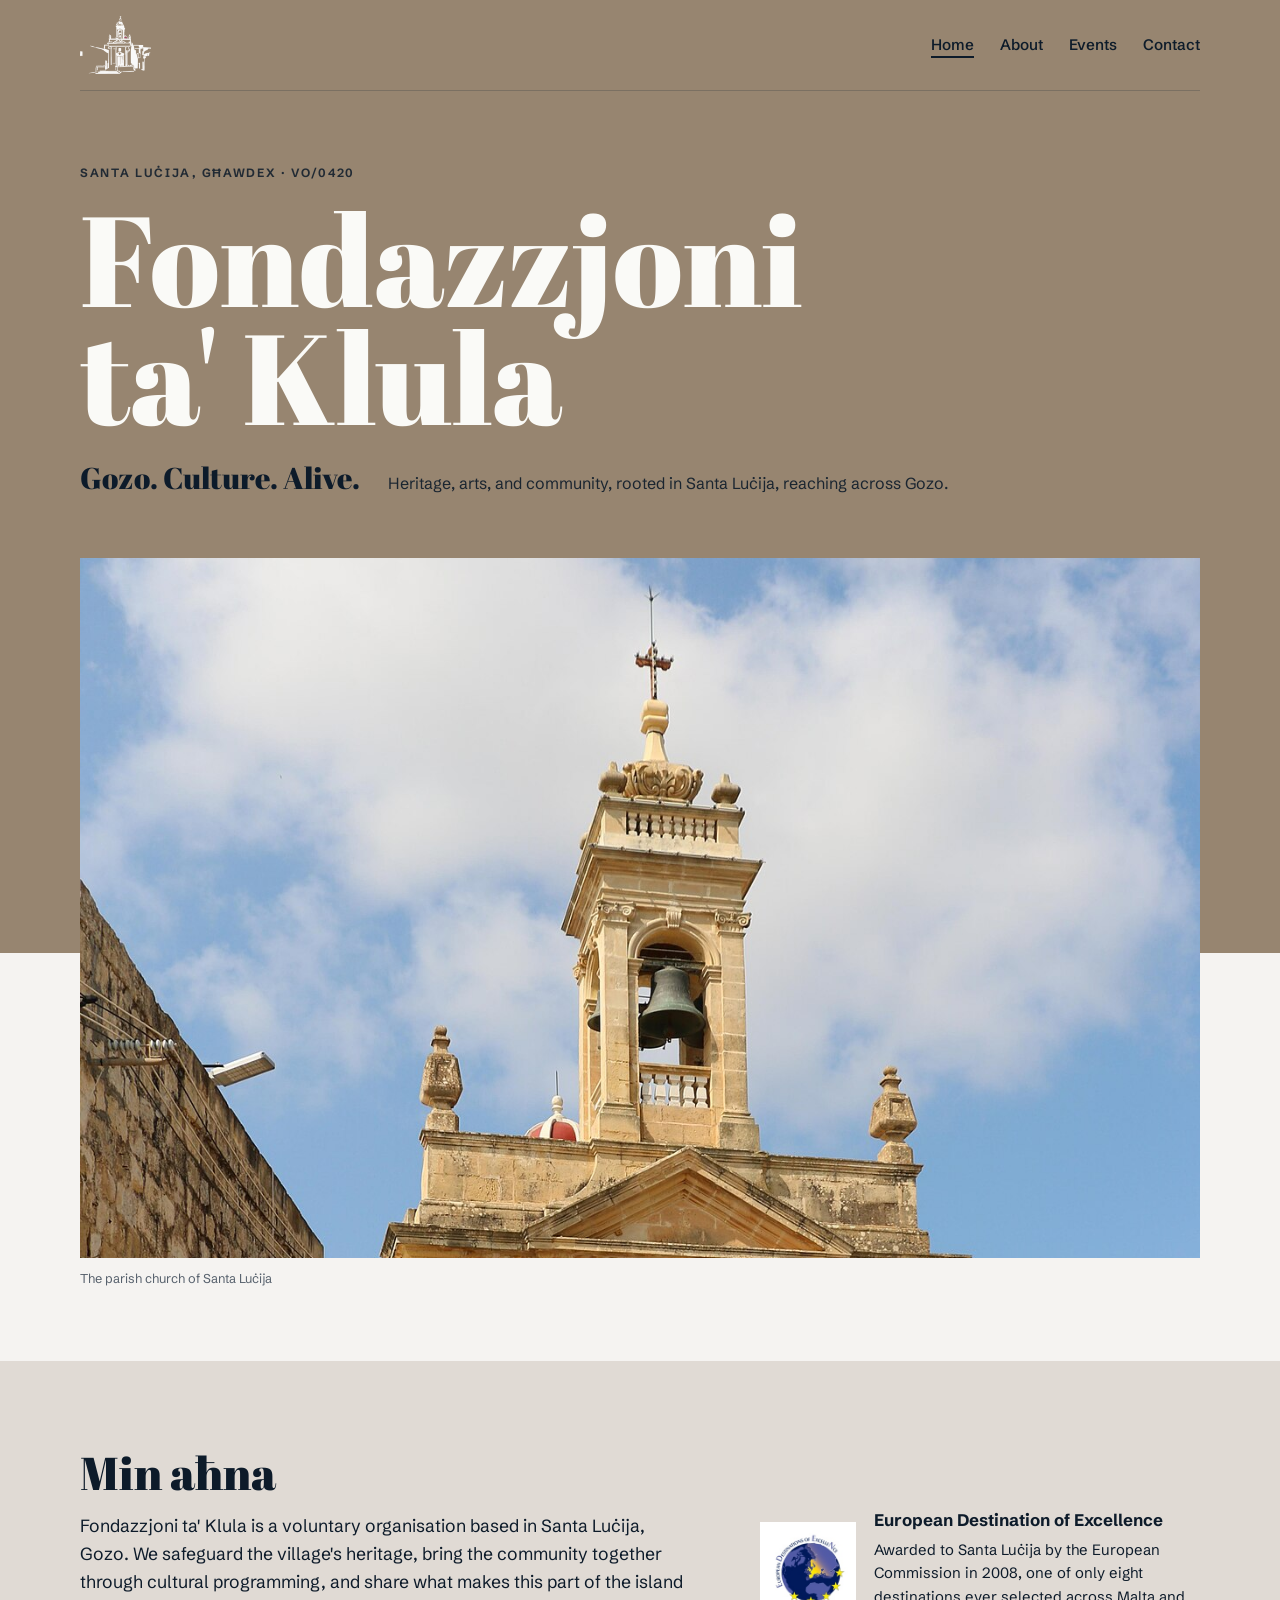
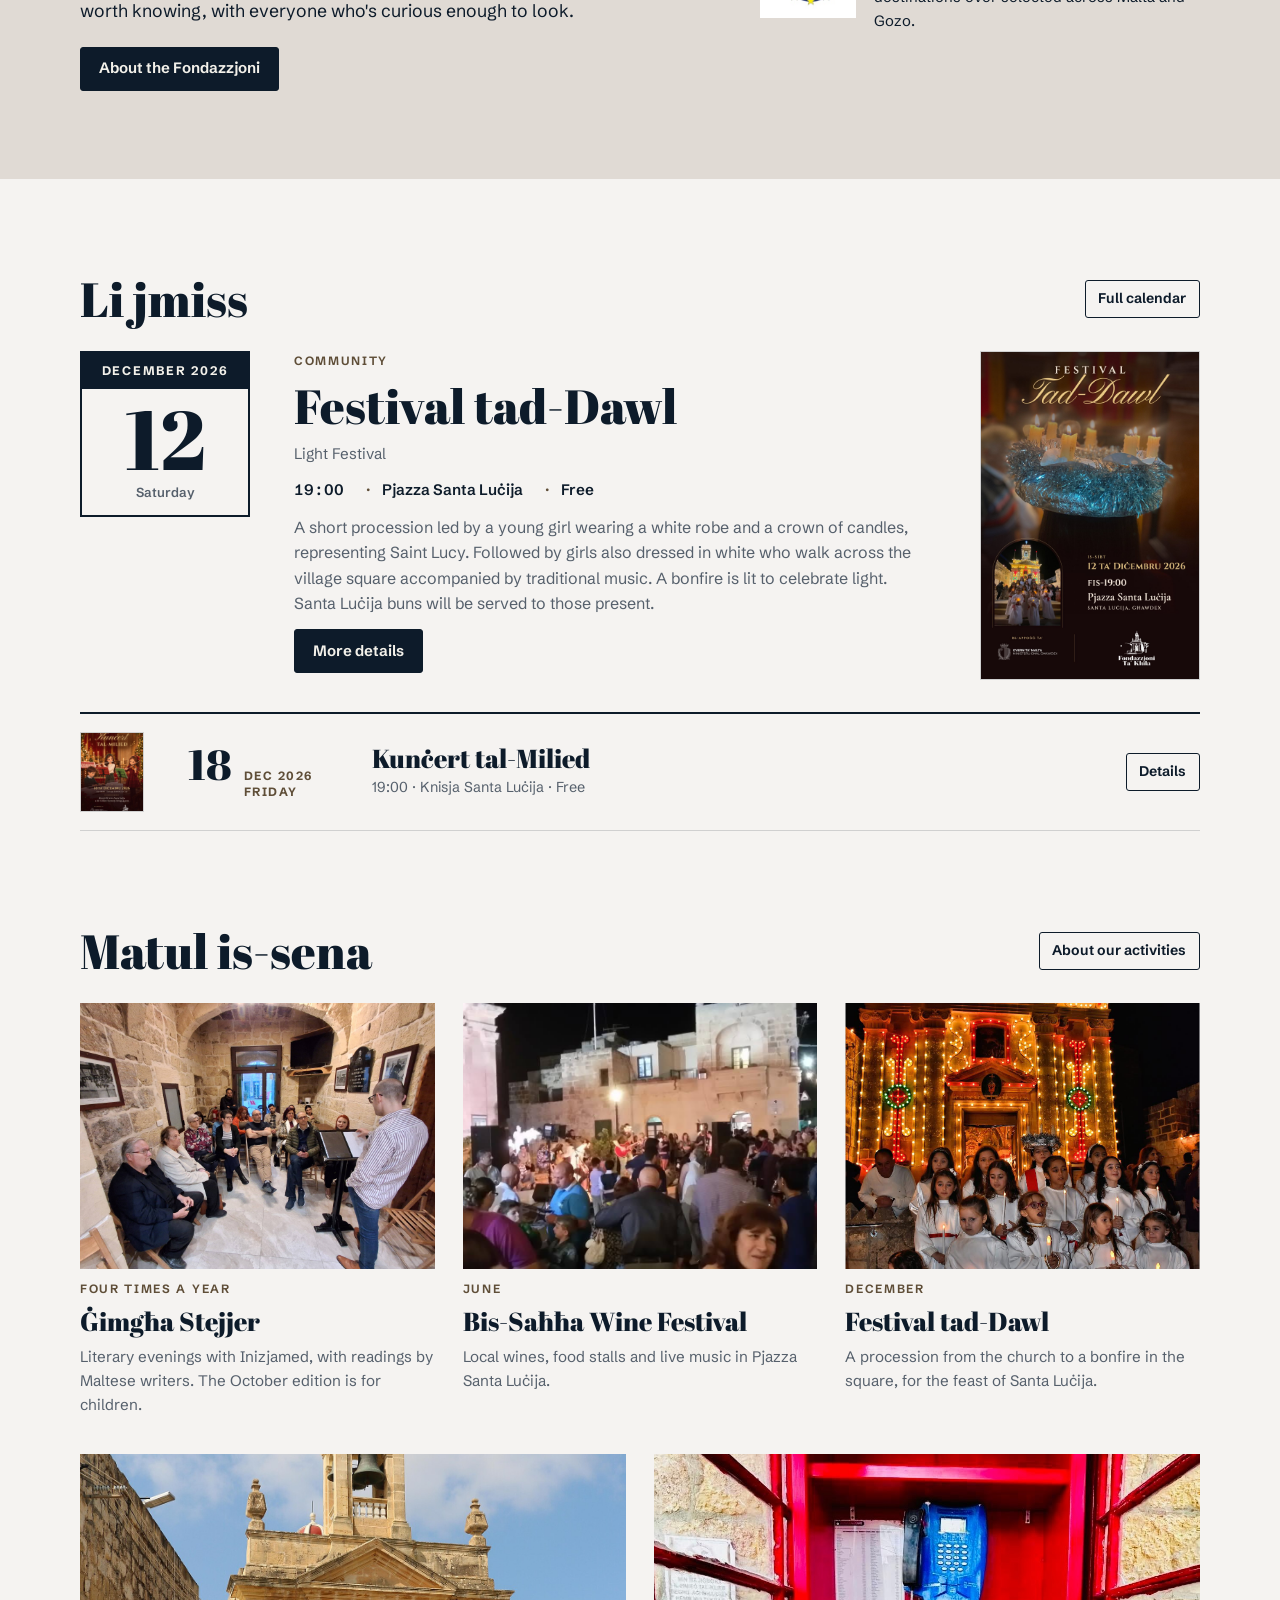
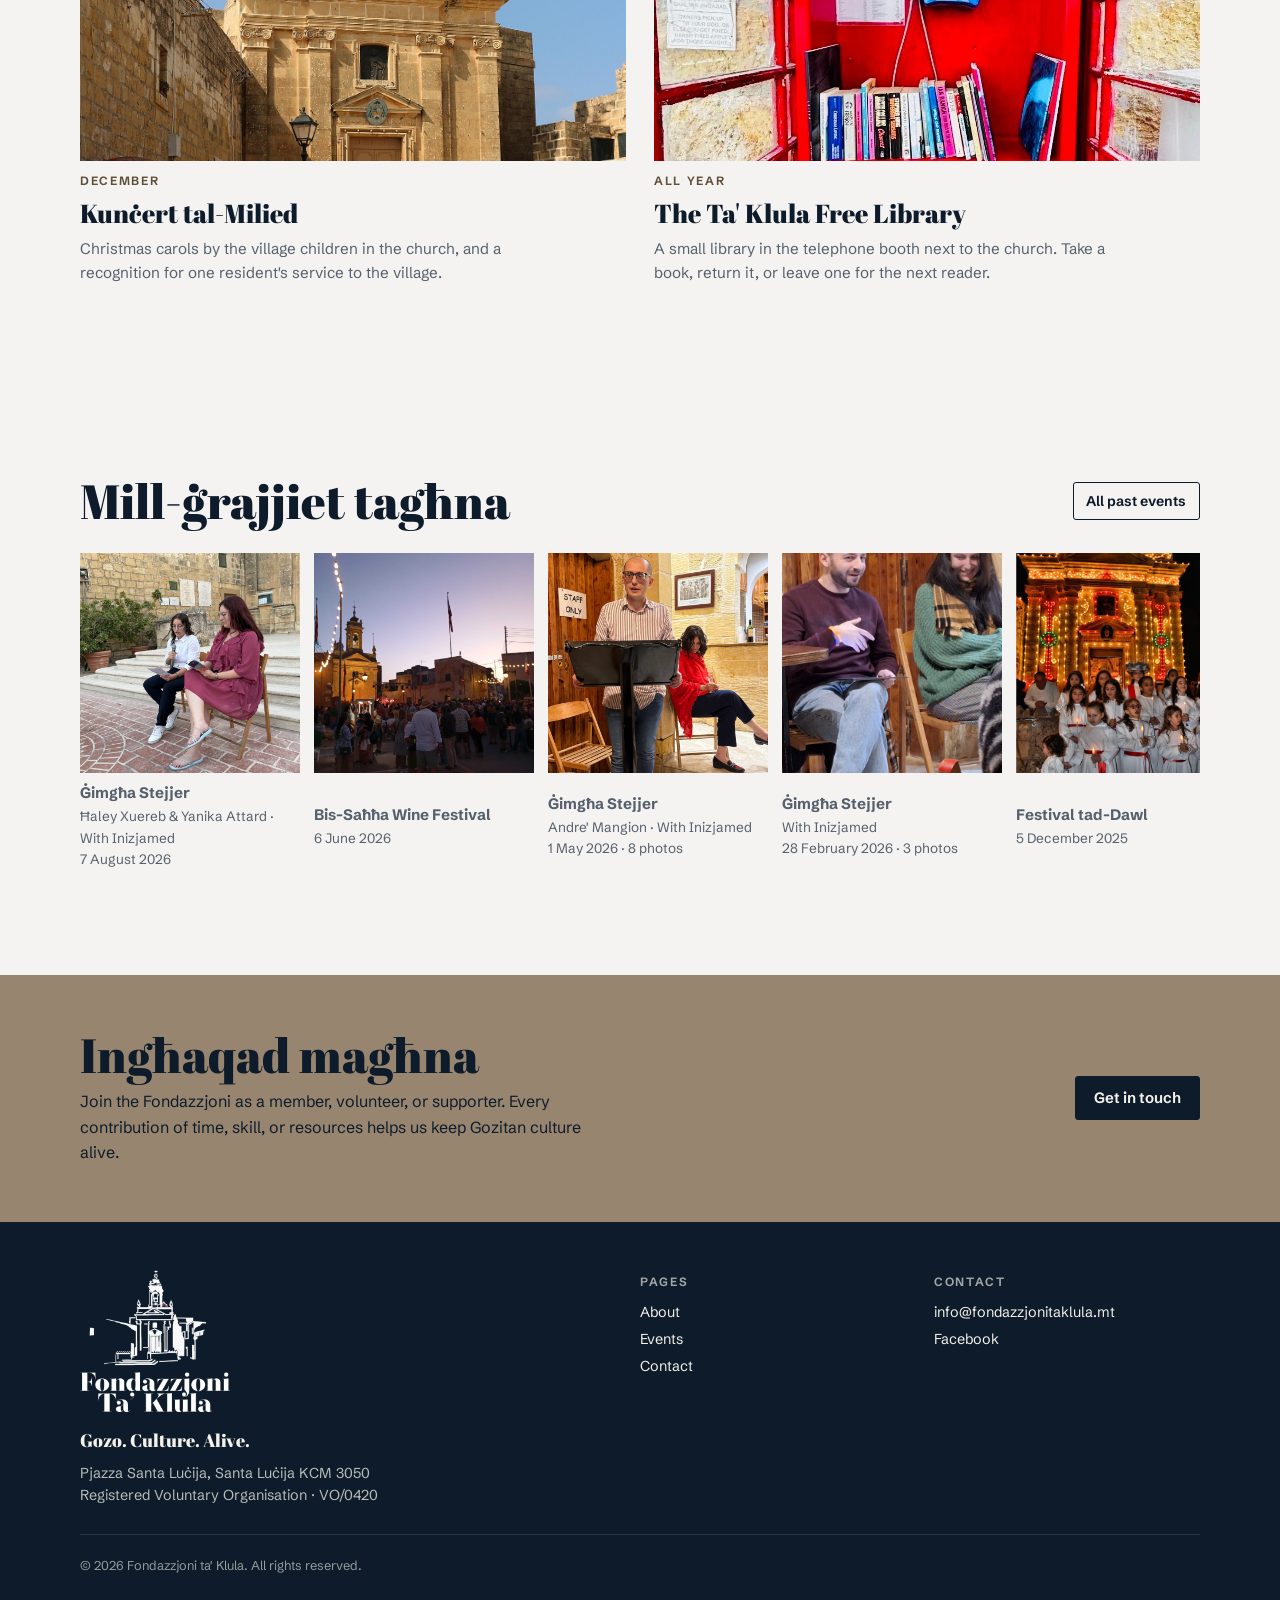
==== commit 5a6d6f35: "Add files via upload" ====
--- a/index.html
+++ b/index.html
@@ -38,6 +38,17 @@
 </header>
 
 <main>
+  <section class="stone" aria-labelledby="h-about" style="margin-top:clamp(40px,6vw,72px)">
+    <div class="in">
+      <div class="about">
+        <h2 id="h-about">Min aħna</h2>
+        <p>Fondazzjoni ta' Klula is a voluntary organisation based in Santa Luċija, Gozo. We safeguard the village's heritage, bring the community together through cultural programming, and share what makes this part of the island worth knowing, with everyone who's curious enough to look.</p>
+        <a class="btn" href="about.html">About the Fondazzjoni</a>
+      </div>
+      <div class="eden"><img src="images/eden-award.jpg" alt="European Destinations of Excellence logo"><div><h3>European Destination of Excellence</h3><p>Awarded to Santa Luċija by the European Commission in 2008, one of only eight destinations ever selected across Malta and Gozo.</p></div></div>
+    </div>
+  </section>
+
   <div class="in">
     <section class="sec" aria-labelledby="h-next">
       <div class="head"><h2 id="h-next">Li jmiss</h2><a class="btn-line btn-sm" href="events.html">Full calendar</a></div>
@@ -49,16 +60,6 @@
     </section>
   </div>
 
-  <section class="stone" aria-labelledby="h-about">
-    <div class="in">
-      <div class="about">
-        <h2 id="h-about">Fondazzjoni kulturali b'għeruqha f'Għawdex</h2>
-        <p>Fondazzjoni ta' Klula is a voluntary organisation based in Santa Luċija, Gozo. We safeguard the village's heritage, bring the community together through cultural programming, and share what makes this part of the island worth knowing, with everyone who's curious enough to look.</p>
-        <a class="btn" href="about.html">About the Fondazzjoni</a>
-      </div>
-      <div class="eden"><img src="images/eden-award.jpg" alt="European Destinations of Excellence logo"><div><h3>European Destination of Excellence</h3><p>Awarded to Santa Luċija by the European Commission in 2008, one of only eight destinations ever selected across Malta and Gozo.</p></div></div>
-    </div>
-  </section>
 
   <div class="in">
     <section class="sec" aria-labelledby="h-past">
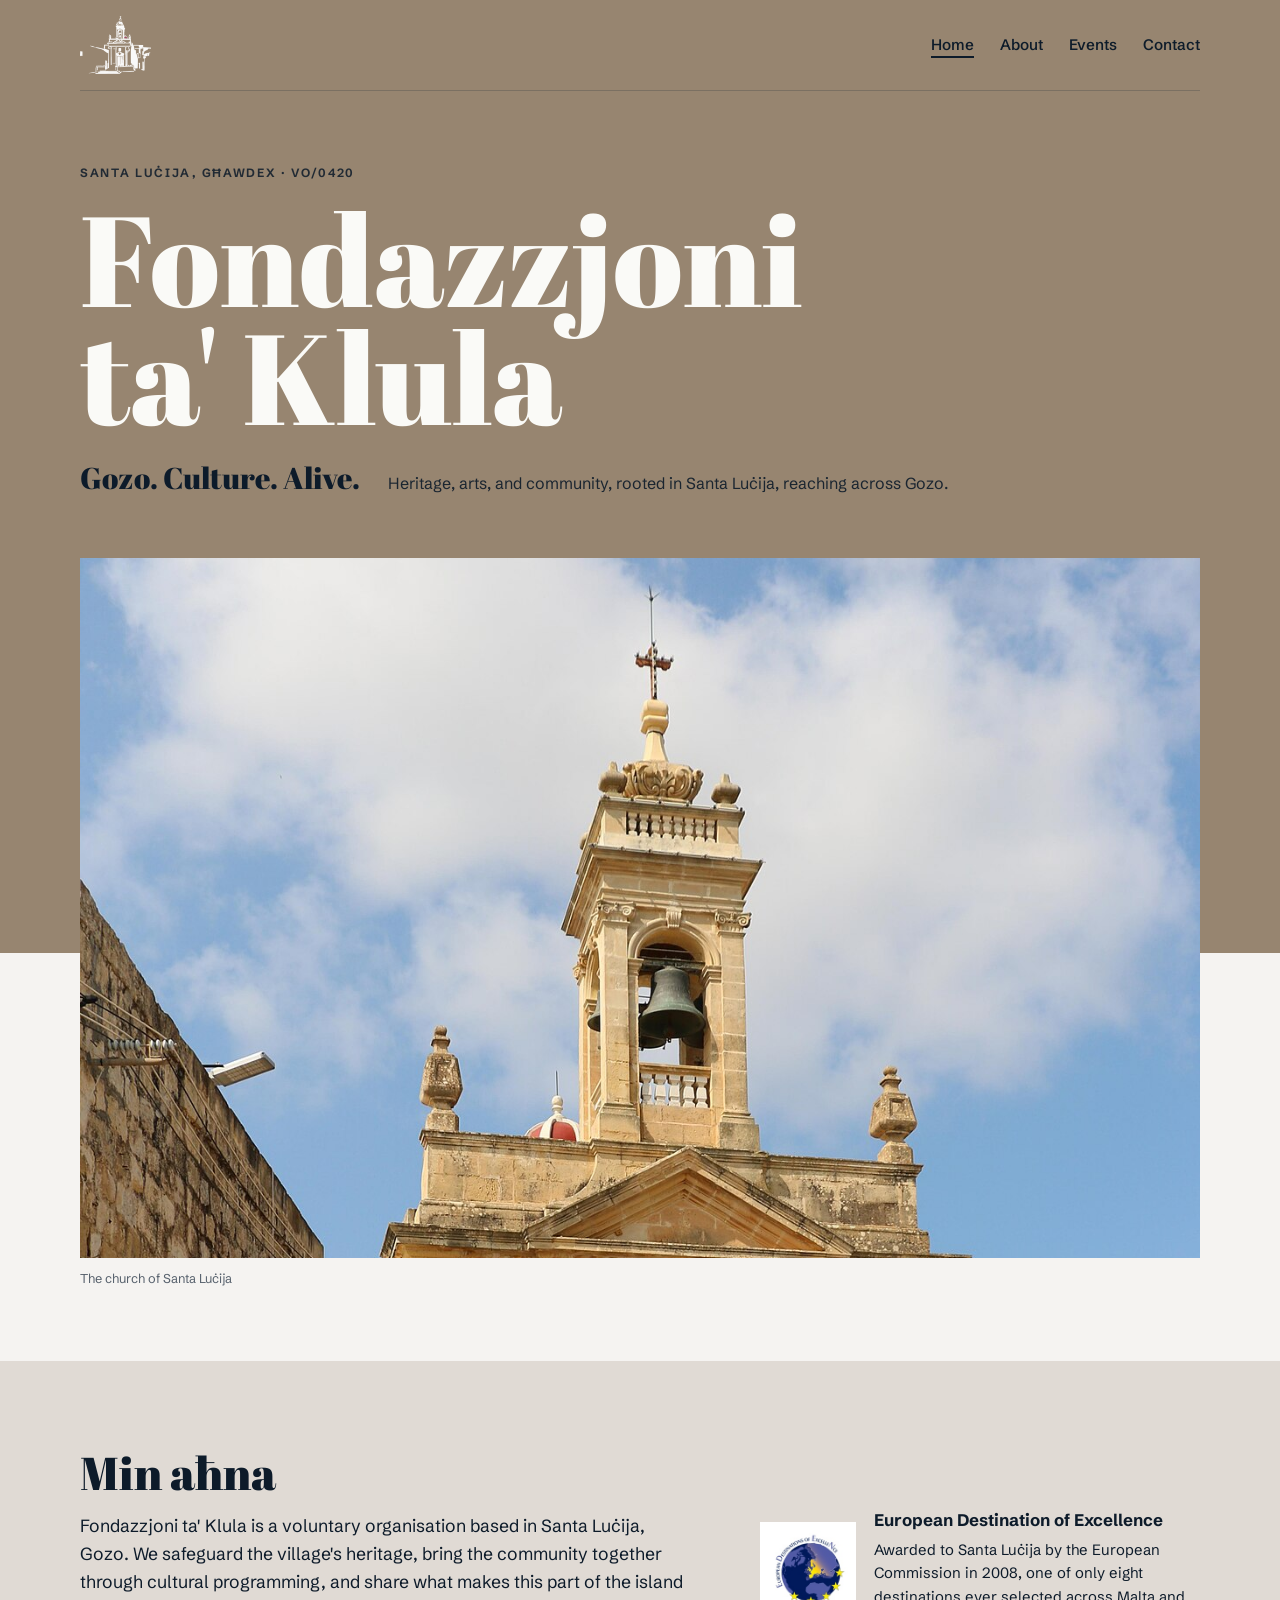
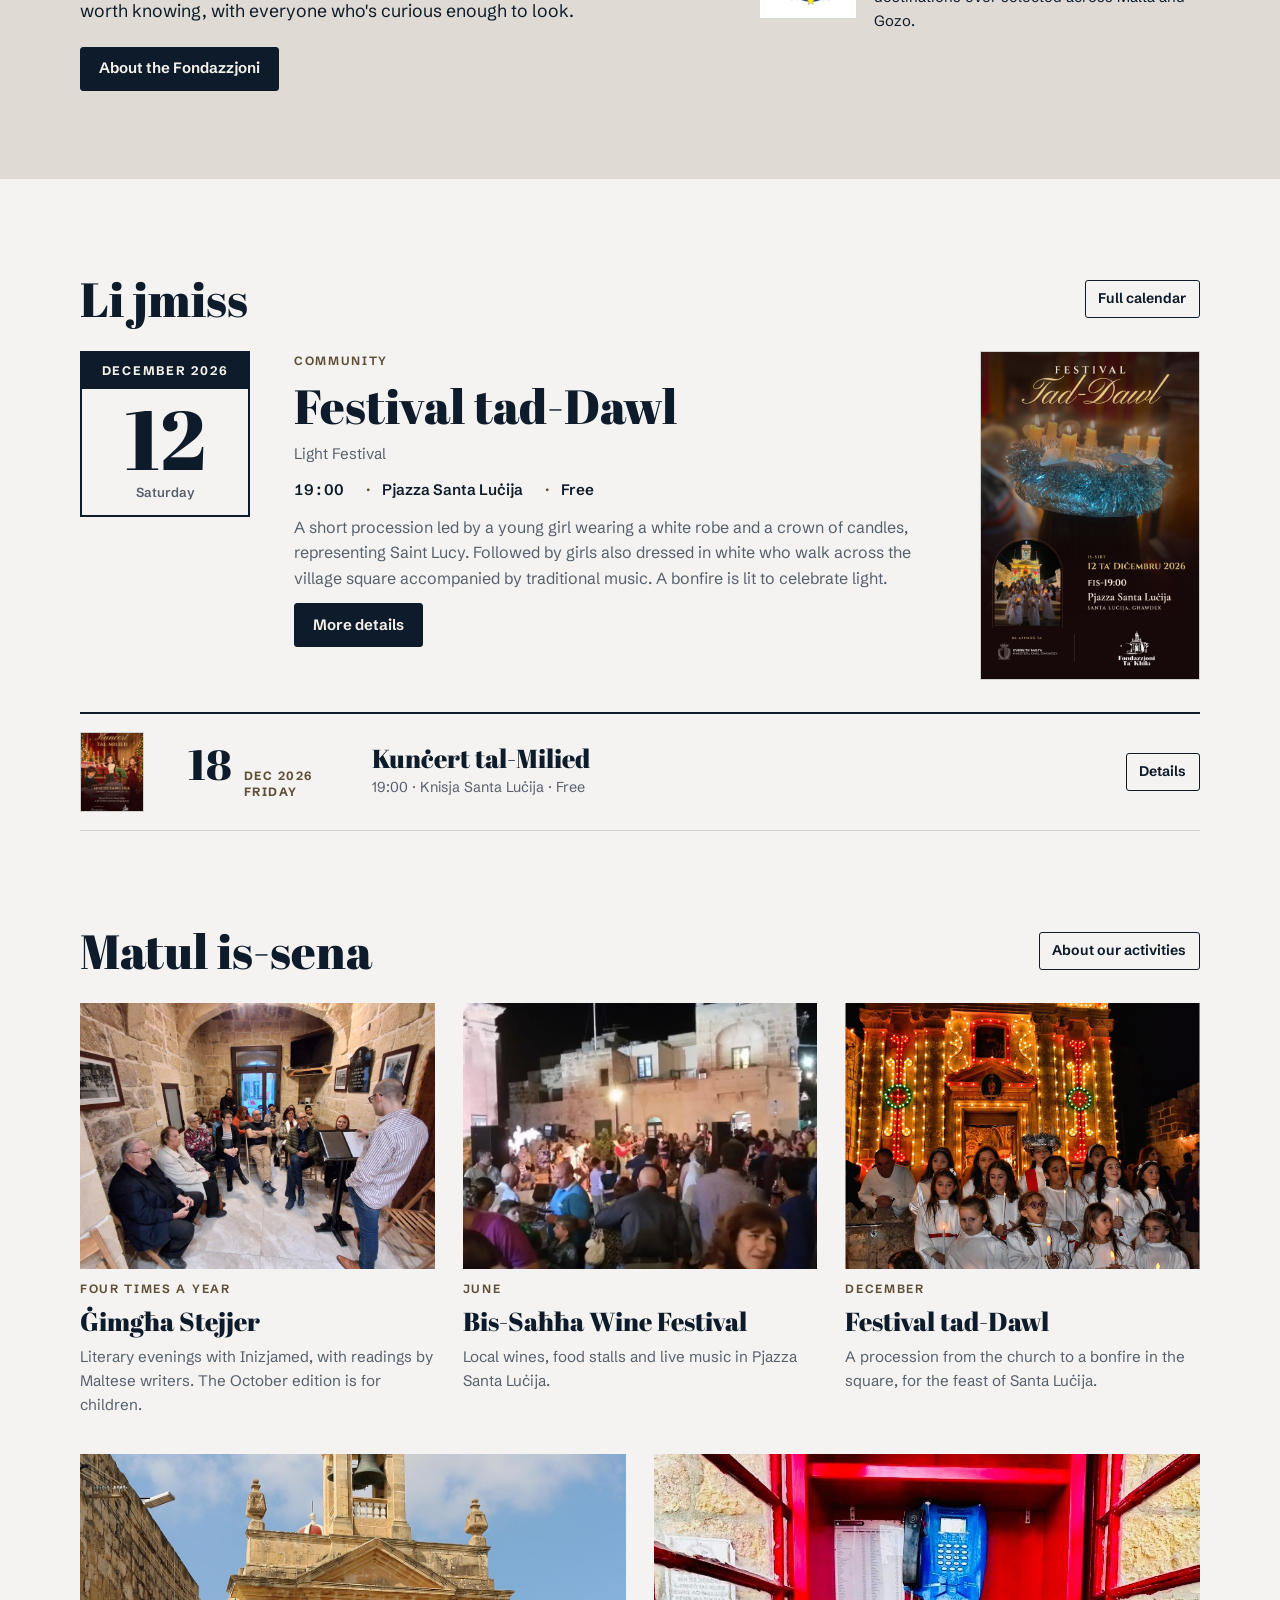
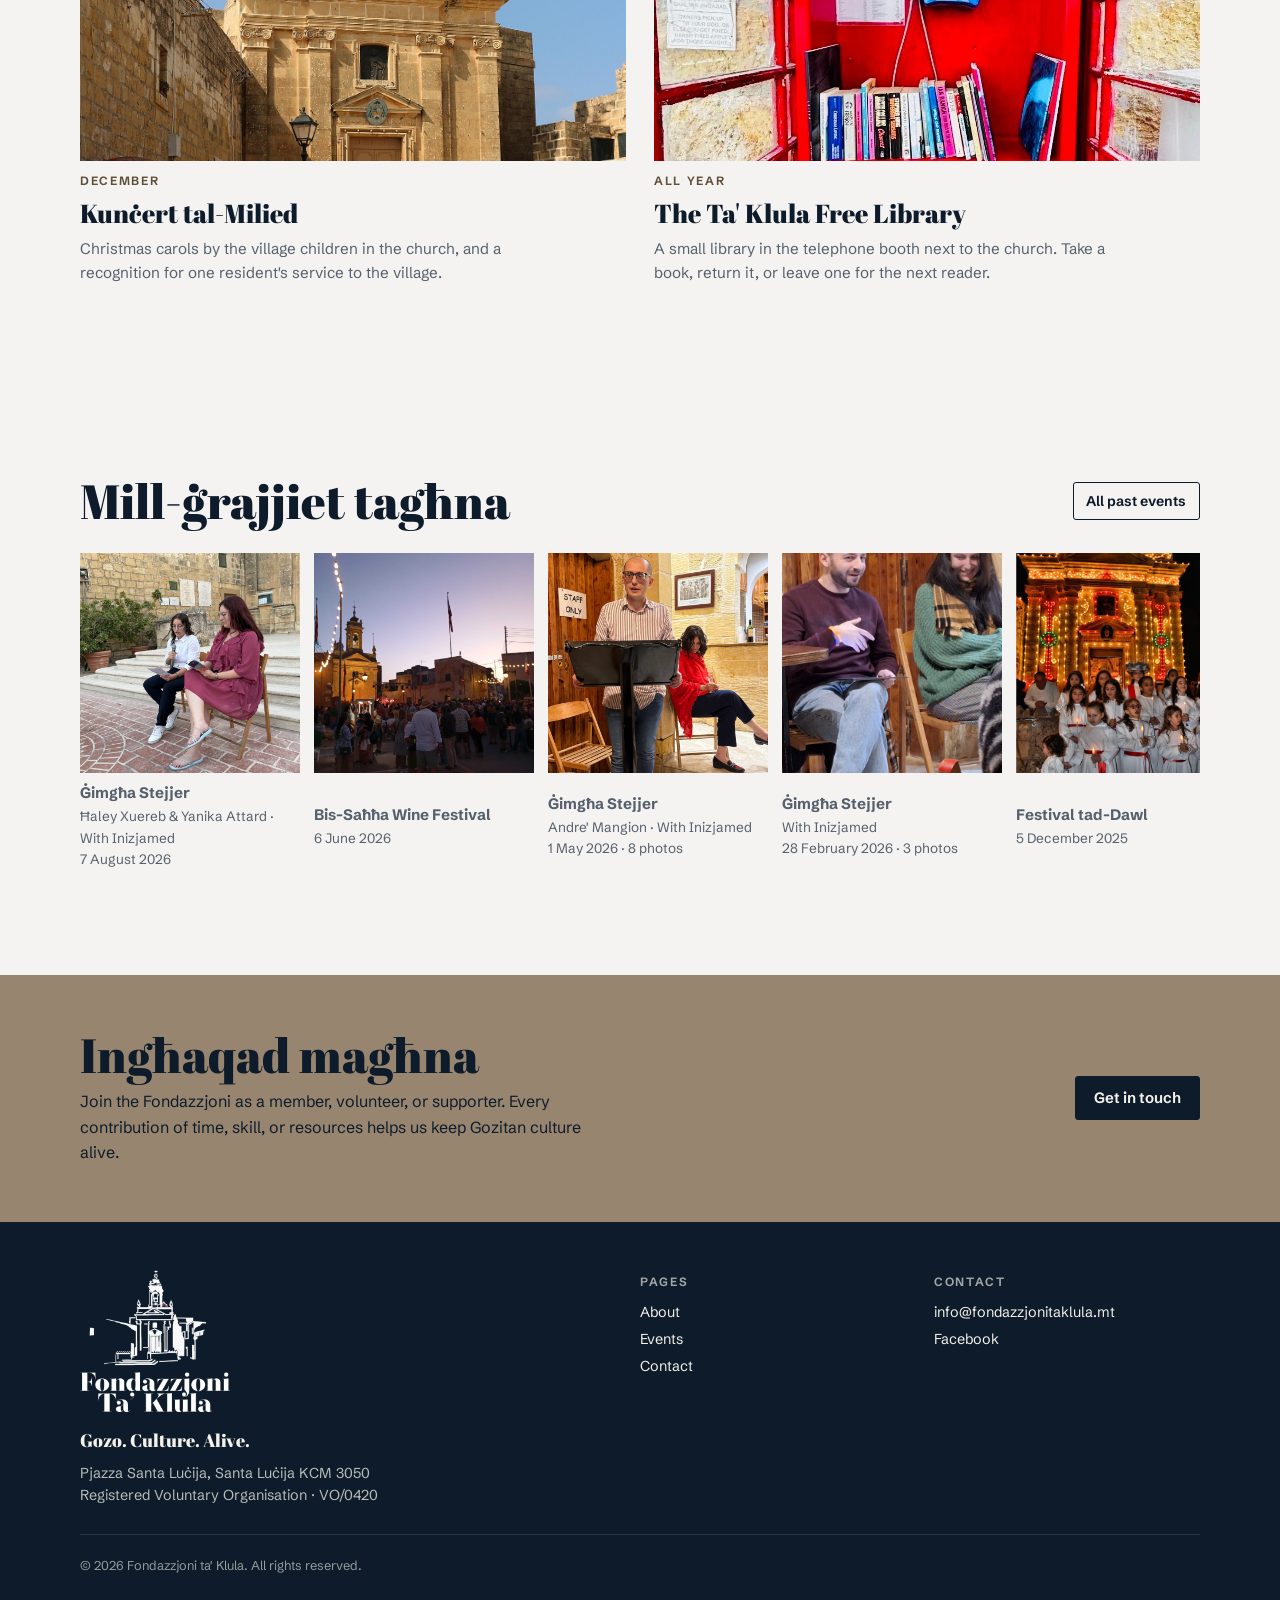
==== commit 7fbb020c: "Update index.html" ====
--- a/index.html
+++ b/index.html
@@ -32,7 +32,7 @@
     </div>
     <figure class="photo">
       <img src="images/hero-knisja.jpg" alt="The bell tower and façade of Santa Luċija parish church against a blue sky">
-      <figcaption>The parish church of Santa Luċija</figcaption>
+      <figcaption>The church of Santa Luċija</figcaption>
     </figure>
   </div>
 </header>
